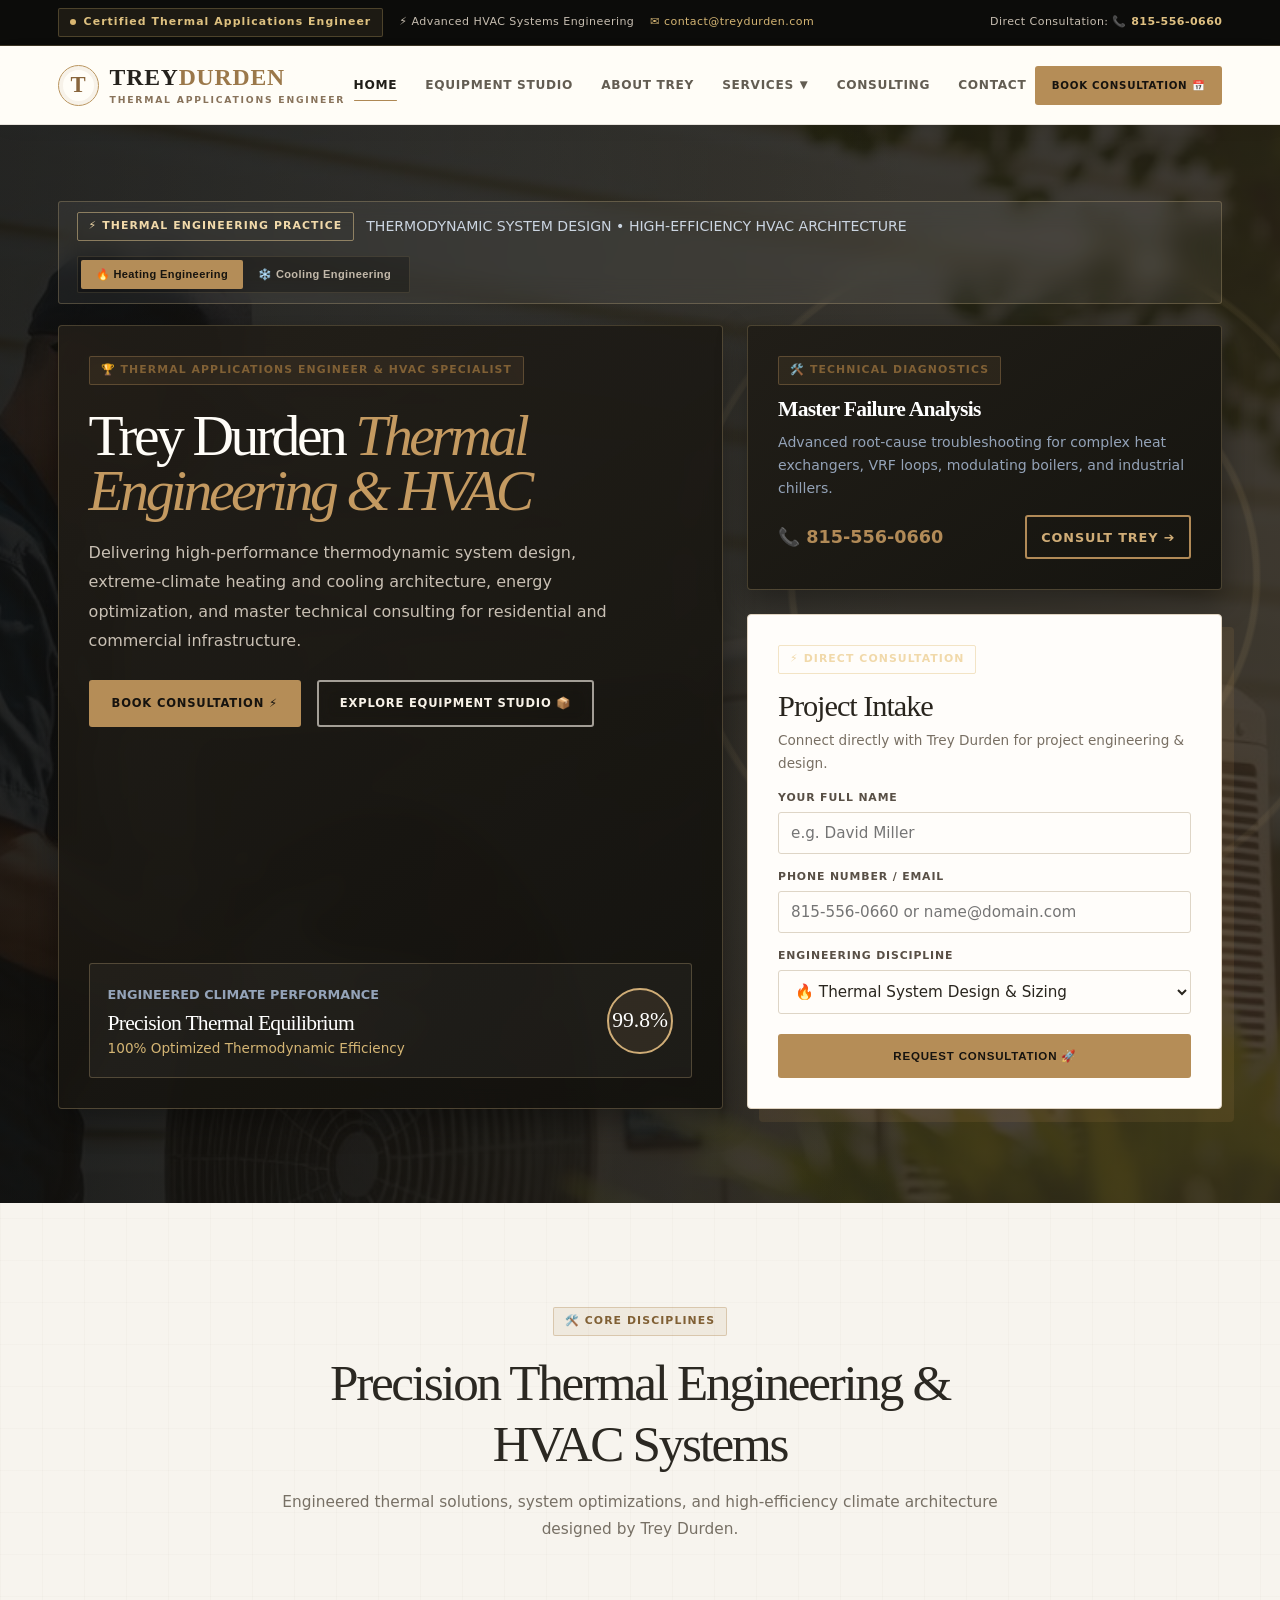
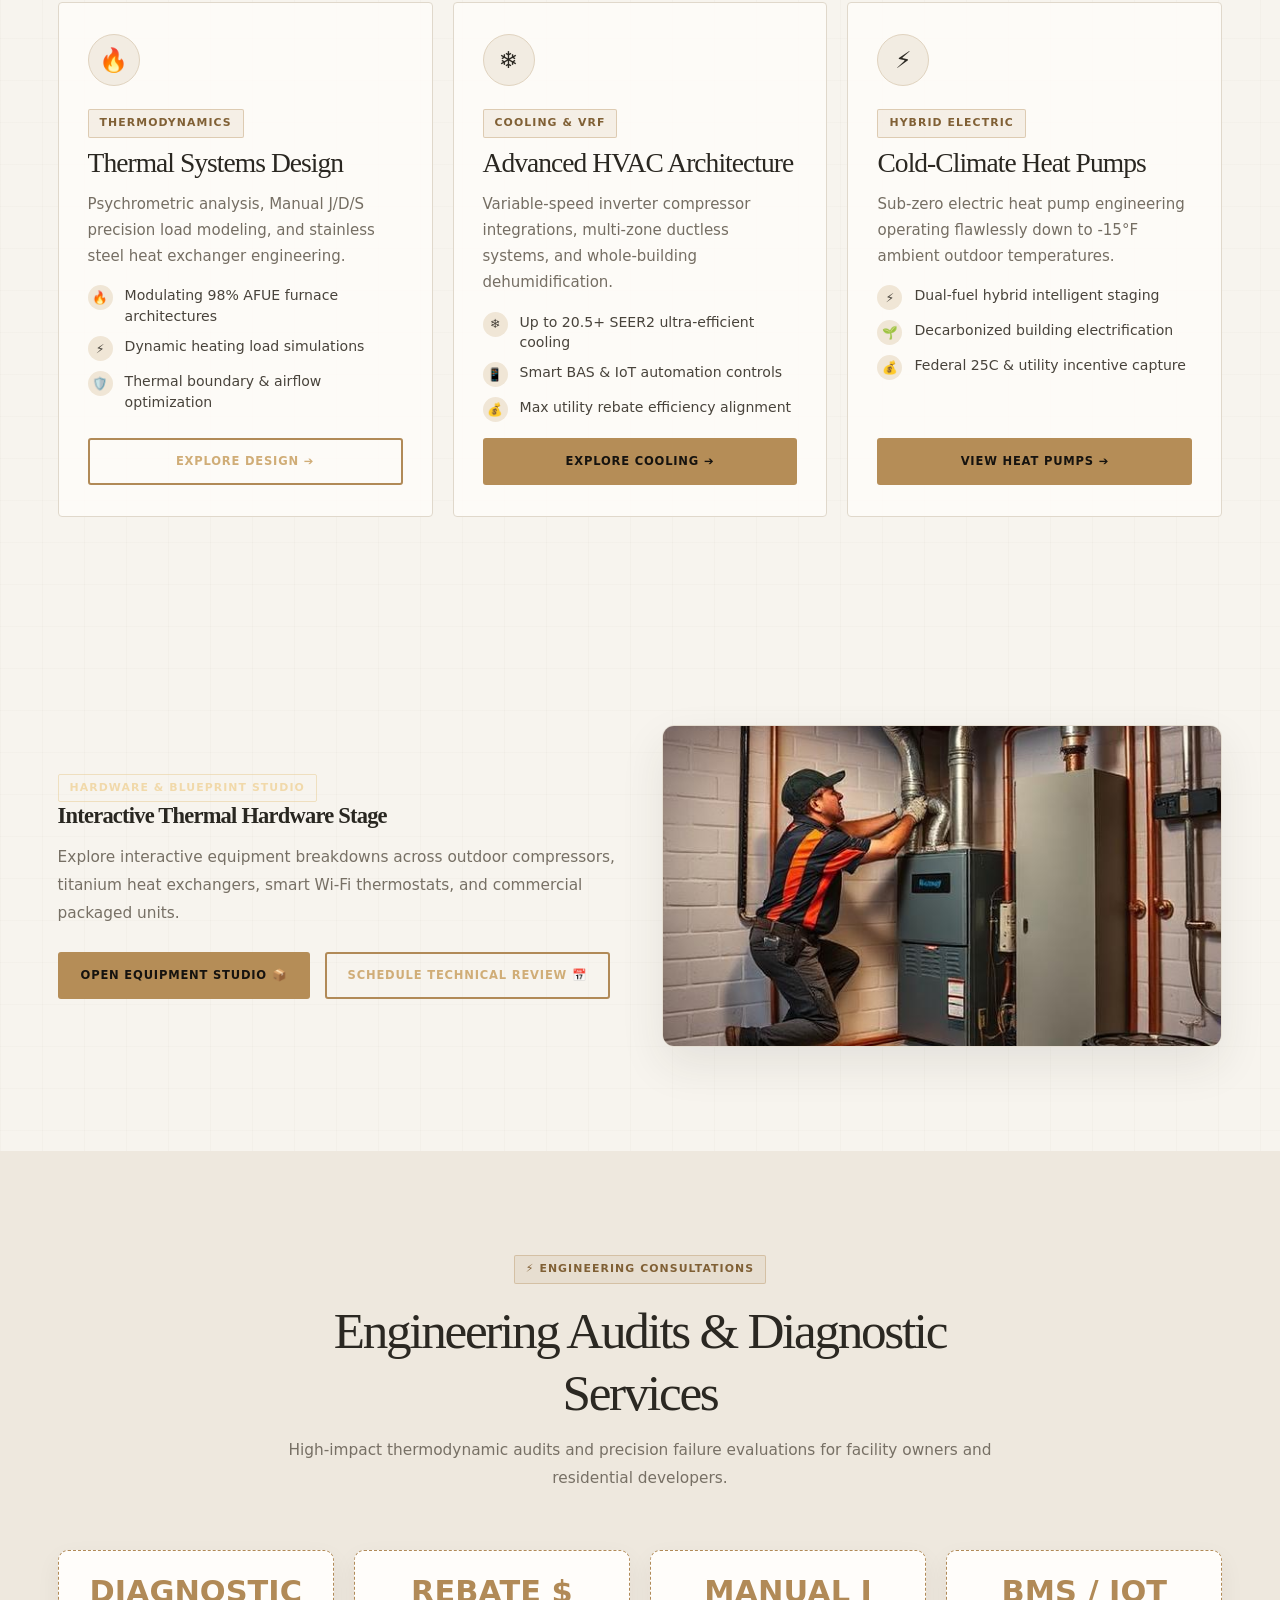
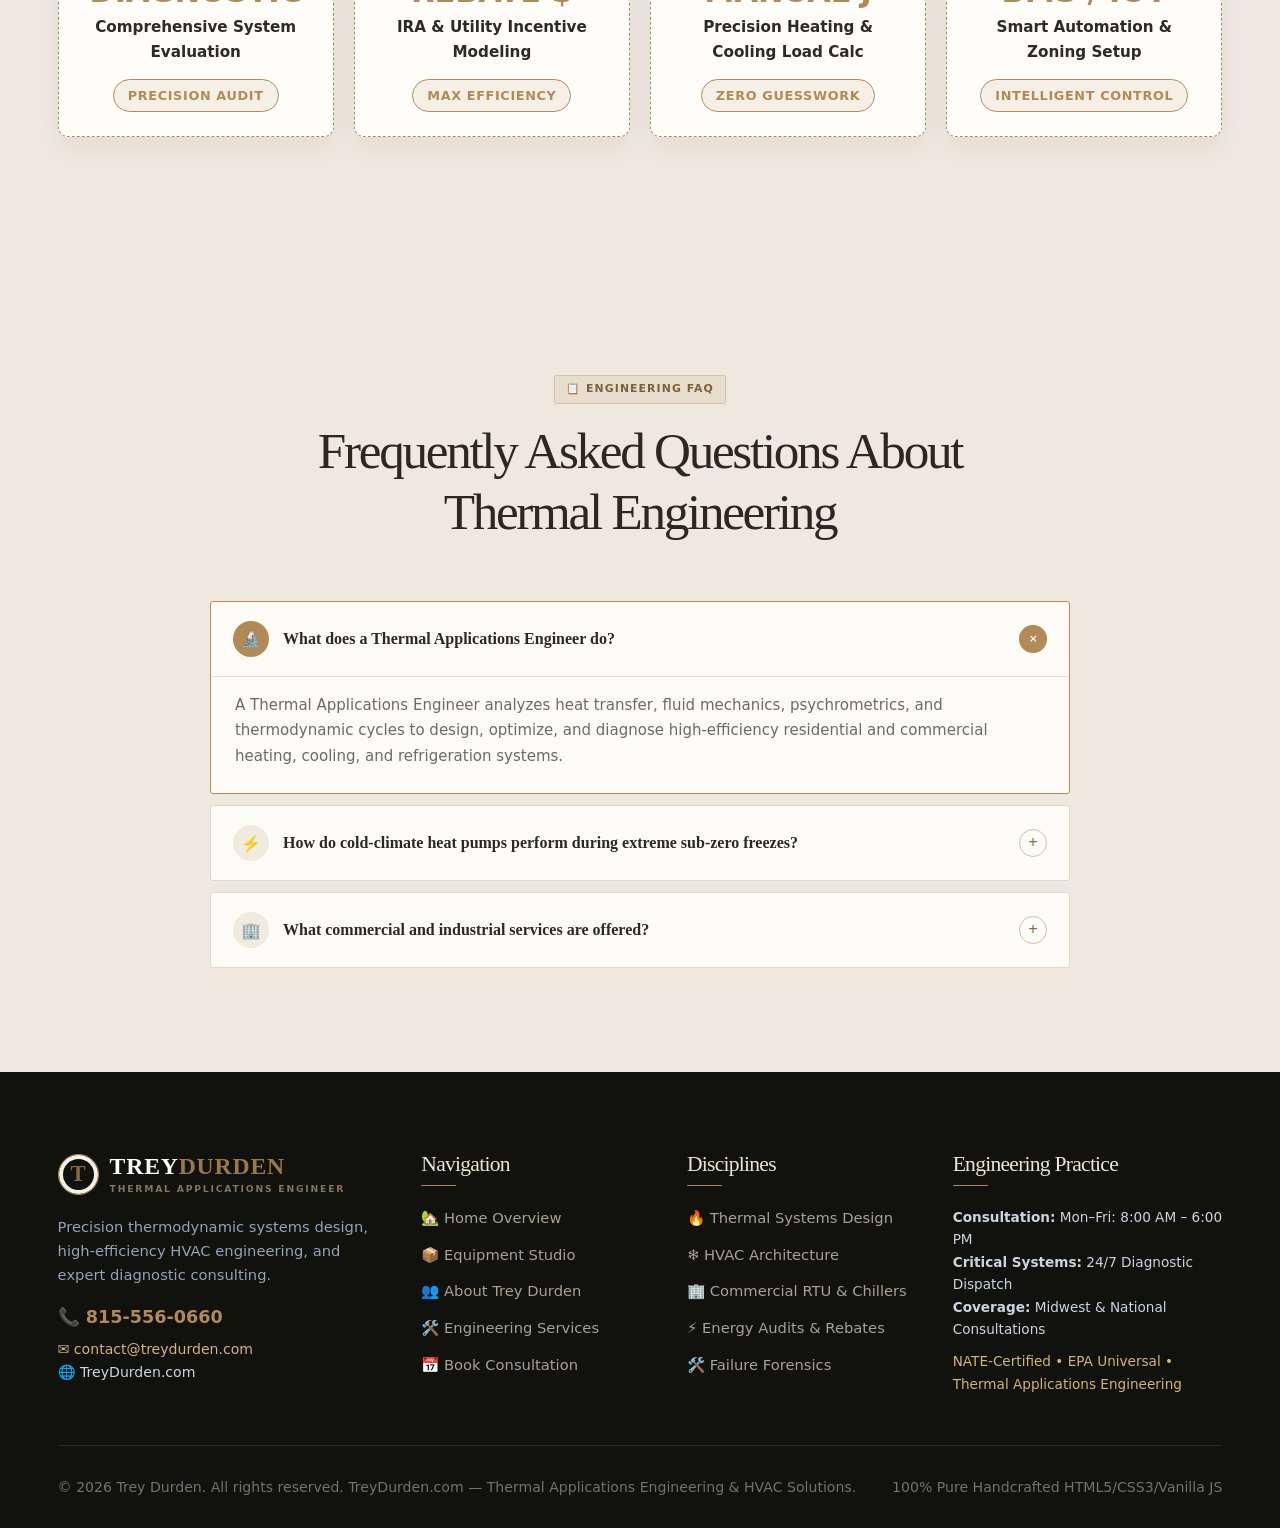
==== index.html @ c23e9679 "Fix 4-thumbnail image switcher and brand pill colors contrast" ====
<!DOCTYPE html>
<html lang="en">
<head>
  <meta charset="UTF-8">
  <meta name="viewport" content="width=device-width, initial-scale=1.0">
  <title>Trey Durden | Thermal Applications Engineer &amp; HVAC Specialist</title>
  <meta name="description" content="Trey Durden - Thermal Applications Engineer and HVAC Specialist providing thermodynamic systems design, advanced cooling & heating engineering, and diagnostic consulting.">
  <link rel="stylesheet" href="css/style.css?v=3.6">
</head>
<body>

  <!-- Top Announcement Bar -->
  <div class="top-announcement">
    <div class="container">
      <div class="top-left-badges">
        <span class="badge-live"><span class="live-dot"></span> Certified Thermal Applications Engineer</span>
        <span>⚡ Advanced HVAC Systems Engineering</span>
        <span style="color: var(--color-cyan);">✉️ contact@treydurden.com</span>
      </div>
      <div class="top-right-contact">
        <span>Direct Consultation:</span>
        <a href="tel:8155560660" class="top-phone-link">📞 815-556-0660</a>
      </div>
    </div>
  </div>

  <!-- Header Navigation -->
  <header class="site-header">
    <div class="container">
      <a href="index.html" class="brand-logo">
        <div class="brand-symbol">🔥❄️</div>
        <div class="brand-text">
          <h1>TREY<span>DURDEN</span></h1>
          <p>Thermal Applications Engineer</p>
        </div>
      </a>

      <nav class="nav-menu" id="navMenu">
        <div class="mobile-nav-top-bar">
          <span class="mobile-nav-heading">TREY DURDEN MENU</span>
          <button type="button" class="mobile-nav-close" id="mobileNavClose" aria-label="Close Menu">✕</button>
        </div>
        <a href="index.html" class="active">Home</a>
        <a href="products.html">Equipment Studio</a>
        <a href="about.html">About Trey</a>
        <div class="nav-item-dropdown">
          <a href="services.html">Services <span class="dropdown-caret">▼</span></a>
          <ul class="dropdown-menu">
            <li><a href="services.html#thermal-design">🔥 Thermal Systems Design</a></li>
            <li><a href="services.html#hvac-architecture">❄️ HVAC Architecture &amp; VRF</a></li>
            <li><a href="services.html#commercial-rtu">🏢 Commercial &amp; Industrial HVAC</a></li>
            <li><a href="services.html#energy-audits">⚡ Energy Audits &amp; Rebates</a></li>
            <li><a href="services.html#diagnostics">🛠️ Diagnostic Forensics</a></li>
            <li><a href="services.html#commissioning">📋 Commissioning &amp; Balancing</a></li>
          </ul>
        </div>
        <a href="services.html#consulting">Consulting</a>
        <a href="contact.html">Contact</a>
      </nav>

      <div class="header-right">
        <a href="contact.html" class="btn btn-primary" style="padding: 10px 22px; font-size: 0.9rem;">Book Consultation 📅</a>
        <button class="mobile-nav-toggle" id="mobileNavToggle" aria-label="Toggle Navigation">☰</button>
      </div>
    </div>
  </header>

  <!-- Bento Grid Hero Section with Interactive Climate Switcher -->
  <section class="hero-bento-section">
    <div class="container">
      
      <!-- Interactive Heat vs Cool Live Switcher Bar -->
      <div class="climate-mode-bar">
        <div style="display: flex; align-items: center; gap: 12px; flex-wrap: wrap;">
          <span class="badge badge-gradient">⚡ THERMAL ENGINEERING PRACTICE</span>
          <span style="font-size: 0.88rem; color: #cbd5e1;">THERMODYNAMIC SYSTEM DESIGN • HIGH-EFFICIENCY HVAC ARCHITECTURE</span>
        </div>
        <div class="mode-toggle-group">
          <button type="button" class="mode-btn active heat" id="heatModeBtn">🔥 Heating Engineering</button>
          <button type="button" class="mode-btn" id="coolModeBtn">❄️ Cooling Engineering</button>
        </div>
      </div>

      <!-- Bento Grid Layout -->
      <div class="bento-grid">
        
        <!-- Bento Main Hero Card -->
        <div class="bento-card bento-card-main">
          <div>
            <span class="badge badge-salmon">🏆 THERMAL APPLICATIONS ENGINEER &amp; HVAC SPECIALIST</span>
            <h1 class="bento-hero-title" id="heroDynamicTitle">
              Trey Durden <span class="text-gradient">Thermal Engineering &amp; HVAC</span>
            </h1>
            <p class="bento-lead" id="heroDynamicDesc">
              Delivering high-performance thermodynamic system design, extreme-climate heating and cooling architecture, energy optimization, and master technical consulting for residential and commercial infrastructure.
            </p>

            <div style="display: flex; gap: 16px; flex-wrap: wrap; margin-bottom: 25px;">
              <a href="contact.html" class="btn btn-primary">Book Consultation ⚡</a>
              <a href="products.html" class="btn btn-outline-white">Explore Equipment Studio 📦</a>
            </div>
          </div>

          <!-- Live Engineering Load Widget -->
          <div class="weather-load-widget">
            <div>
              <span style="font-size: 0.8rem; color: #94a3b8; text-transform: uppercase; font-weight: 700;">Engineered Climate Performance</span>
              <h4 style="color: #ffffff; font-size: 1.15rem; margin-top: 4px;">Precision Thermal Equilibrium</h4>
              <p style="color: var(--color-cyan); font-size: 0.85rem; margin: 0;">100% Optimized Thermodynamic Efficiency</p>
            </div>
            <div class="temp-gauge-circle" id="heroTempGauge">99.8%</div>
          </div>
        </div>

        <!-- Bento Card 2: Professional Diagnostic Dispatch -->
        <div class="bento-card" style="display: flex; flex-direction: column; justify-content: space-between;">
          <div>
            <span class="badge badge-pink" style="margin-bottom: 12px;">🛠️ Technical Diagnostics</span>
            <h3 style="font-size: 1.35rem; color: #fff; margin-bottom: 8px;">Master Failure Analysis</h3>
            <p style="color: #94a3b8; font-size: 0.88rem;">Advanced root-cause troubleshooting for complex heat exchangers, VRF loops, modulating boilers, and industrial chillers.</p>
          </div>
          <div style="margin-top: 15px; display: flex; align-items: center; justify-content: space-between; flex-wrap: wrap; gap: 10px;">
            <span style="color: var(--color-salmon); font-weight: 800; font-size: 1.1rem;">📞 815-556-0660</span>
            <a href="contact.html" class="btn btn-outline-salmon" style="padding: 6px 14px; font-size: 0.8rem;">Consult Trey ➔</a>
          </div>
        </div>

        <!-- Bento Card 3: Instant Consultation Request -->
        <div class="bento-card bento-form-card">
          <span class="badge badge-gradient">⚡ Direct Consultation</span>
          <h3>Project Intake</h3>
          <p style="color: #cbd5e1; font-size: 0.85rem; margin-bottom: 15px;">Connect directly with Trey Durden for project engineering &amp; design.</p>
          
          <form id="heroQuoteForm">
            <div class="form-group">
              <label class="form-label" for="quoteName">Your Full Name</label>
              <input type="text" id="quoteName" class="form-control" placeholder="e.g. David Miller" required>
            </div>
            <div class="form-group">
              <label class="form-label" for="quotePhone">Phone Number / Email</label>
              <input type="text" id="quotePhone" class="form-control" placeholder="815-556-0660 or name@domain.com" required>
            </div>
            <div class="form-group">
              <label class="form-label" for="quoteService">Engineering Discipline</label>
              <select id="quoteService" class="form-control">
                <option value="Thermal System Design">🔥 Thermal System Design &amp; Sizing</option>
                <option value="High-Efficiency HVAC Architecture">❄️ High-Efficiency HVAC Architecture</option>
                <option value="Commercial HVAC Consulting">🏢 Commercial RTU &amp; Chiller Engineering</option>
                <option value="Failure Analysis & Diagnostics">🛠️ Diagnostic Failure Analysis</option>
                <option value="Decarbonization & Rebates">⚡ Heat Pump &amp; IRA Rebate Engineering</option>
              </select>
            </div>
            <button type="submit" class="btn btn-primary" style="width: 100%; margin-top: 6px;">Request Consultation 🚀</button>
          </form>
        </div>

      </div>

    </div>
  </section>

  <!-- Core Engineering Disciplines -->
  <section class="section">
    <div class="container">
      <div class="section-header">
        <span class="badge badge-salmon">🛠️ Core Disciplines</span>
        <h2>Precision Thermal Engineering &amp; <span>HVAC Systems</span></h2>
        <p class="section-subtitle">Engineered thermal solutions, system optimizations, and high-efficiency climate architecture designed by Trey Durden.</p>
      </div>

      <div class="grid-3">
        <!-- Discipline 1 -->
        <div class="feature-bento-card">
          <div class="card-icon-frame">🔥</div>
          <span class="badge badge-salmon" style="margin-bottom: 8px;">Thermodynamics</span>
          <h3>Thermal Systems Design</h3>
          <p>Psychrometric analysis, Manual J/D/S precision load modeling, and stainless steel heat exchanger engineering.</p>
          <ul class="emoji-bullet-list">
            <li><span class="bullet-emoji salmon">🔥</span> Modulating 98% AFUE furnace architectures</li>
            <li><span class="bullet-emoji salmon">⚡</span> Dynamic heating load simulations</li>
            <li><span class="bullet-emoji salmon">🛡️</span> Thermal boundary &amp; airflow optimization</li>
          </ul>
          <a href="services.html#thermal-design" class="btn btn-outline-salmon" style="margin-top: auto;">Explore Design ➔</a>
        </div>

        <!-- Discipline 2 -->
        <div class="feature-bento-card">
          <div class="card-icon-frame">❄️</div>
          <span class="badge badge-pink" style="margin-bottom: 8px;">Cooling &amp; VRF</span>
          <h3>Advanced HVAC Architecture</h3>
          <p>Variable-speed inverter compressor integrations, multi-zone ductless systems, and whole-building dehumidification.</p>
          <ul class="emoji-bullet-list">
            <li><span class="bullet-emoji pink">❄️</span> Up to 20.5+ SEER2 ultra-efficient cooling</li>
            <li><span class="bullet-emoji pink">📱</span> Smart BAS &amp; IoT automation controls</li>
            <li><span class="bullet-emoji pink">💰</span> Max utility rebate efficiency alignment</li>
          </ul>
          <a href="services.html#hvac-architecture" class="btn btn-pink" style="margin-top: auto;">Explore Cooling ➔</a>
        </div>

        <!-- Discipline 3 -->
        <div class="feature-bento-card">
          <div class="card-icon-frame">⚡</div>
          <span class="badge badge-blue" style="margin-bottom: 8px;">Hybrid Electric</span>
          <h3>Cold-Climate Heat Pumps</h3>
          <p>Sub-zero electric heat pump engineering operating flawlessly down to -15°F ambient outdoor temperatures.</p>
          <ul class="emoji-bullet-list">
            <li><span class="bullet-emoji blue">⚡</span> Dual-fuel hybrid intelligent staging</li>
            <li><span class="bullet-emoji blue">🌱</span> Decarbonized building electrification</li>
            <li><span class="bullet-emoji blue">💰</span> Federal 25C &amp; utility incentive capture</li>
          </ul>
          <a href="services.html#energy-audits" class="btn btn-primary" style="margin-top: auto;">View Heat Pumps ➔</a>
        </div>
      </div>
    </div>
  </section>

  <!-- Interactive Equipment Studio Preview -->
  <section class="section">
    <div class="container">
      <div class="grid-2" style="align-items: center; gap: 45px;">
        <div>
          <span class="badge badge-gradient">HARDWARE &amp; BLUEPRINT STUDIO</span>
          <h2>Interactive Thermal <span>Hardware Stage</span></h2>
          <p class="section-subtitle" style="margin: 15px 0 25px;">
            Explore interactive equipment breakdowns across outdoor compressors, titanium heat exchangers, smart Wi-Fi thermostats, and commercial packaged units.
          </p>
          <div style="display: flex; gap: 15px; flex-wrap: wrap;">
            <a href="products.html" class="btn btn-primary">Open Equipment Studio 📦</a>
            <a href="contact.html" class="btn btn-outline-salmon">Schedule Technical Review 📅</a>
          </div>
        </div>
        <div style="border-radius: 12px; overflow: hidden; border: 1px solid var(--color-border); box-shadow: var(--shadow-md);">
          <img src="images/hvac-install.jpg" alt="Trey Durden Thermal Engineering" style="width: 100%; height: 320px; object-fit: cover;">
        </div>
      </div>
    </div>
  </section>

  <!-- Special Technical Value & Consultations -->
  <section class="section" style="background: #f8fafc;">
    <div class="container">
      <div class="section-header">
        <span class="badge badge-salmon">⚡ Engineering Consultations</span>
        <h2>Engineering Audits &amp; <span>Diagnostic Services</span></h2>
        <p class="section-subtitle">High-impact thermodynamic audits and precision failure evaluations for facility owners and residential developers.</p>
      </div>

      <div class="coupon-grid">
        <div class="coupon-card">
          <div class="coupon-discount">DIAGNOSTIC</div>
          <div class="coupon-title">Comprehensive System Evaluation</div>
          <div class="coupon-code-pill">PRECISION AUDIT</div>
        </div>

        <div class="coupon-card">
          <div class="coupon-discount">REBATE $</div>
          <div class="coupon-title">IRA &amp; Utility Incentive Modeling</div>
          <div class="coupon-code-pill">MAX EFFICIENCY</div>
        </div>

        <div class="coupon-card">
          <div class="coupon-discount">MANUAL J</div>
          <div class="coupon-title">Precision Heating &amp; Cooling Load Calc</div>
          <div class="coupon-code-pill">ZERO GUESSWORK</div>
        </div>

        <div class="coupon-card">
          <div class="coupon-discount">BMS / IOT</div>
          <div class="coupon-title">Smart Automation &amp; Zoning Setup</div>
          <div class="coupon-code-pill">INTELLIGENT CONTROL</div>
        </div>
      </div>
    </div>
  </section>

  <!-- Technical Accordion FAQ -->
  <section class="section" style="background: #f1f5f9;">
    <div class="container">
      <div class="section-header">
        <span class="badge badge-pink">📋 Engineering FAQ</span>
        <h2>Frequently Asked Questions About <span>Thermal Engineering</span></h2>
      </div>

      <div class="accordion-wrapper" style="max-width: 860px; margin: 0 auto;">
        
        <div class="accordion-item active">
          <button class="accordion-header" type="button">
            <div class="accordion-header-left">
              <span class="accordion-badge-icon">🔬</span>
              <span>What does a Thermal Applications Engineer do?</span>
            </div>
            <span class="accordion-icon-indicator">+</span>
          </button>
          <div class="accordion-content">
            <p>A Thermal Applications Engineer analyzes heat transfer, fluid mechanics, psychrometrics, and thermodynamic cycles to design, optimize, and diagnose high-efficiency residential and commercial heating, cooling, and refrigeration systems.</p>
          </div>
        </div>

        <div class="accordion-item">
          <button class="accordion-header" type="button">
            <div class="accordion-header-left">
              <span class="accordion-badge-icon">⚡</span>
              <span>How do cold-climate heat pumps perform during extreme sub-zero freezes?</span>
            </div>
            <span class="accordion-icon-indicator">+</span>
          </button>
          <div class="accordion-content">
            <p>Modern inverter-driven cold climate heat pumps maintain high coefficient of performance (COP) down to -15°F. Trey Durden designs custom hybrid dual-fuel systems that seamlessly blend electric heat pumps with modulating gas backup for 100% reliability.</p>
          </div>
        </div>

        <div class="accordion-item">
          <button class="accordion-header" type="button">
            <div class="accordion-header-left">
              <span class="accordion-badge-icon">🏢</span>
              <span>What commercial and industrial services are offered?</span>
            </div>
            <span class="accordion-icon-indicator">+</span>
          </button>
          <div class="accordion-content">
            <p>Services include packaged rooftop unit (RTU) engineering, chilled water system optimization, building automation systems (BAS) commissioning, ventilation air quality compliance, and root-cause failure forensics.</p>
          </div>
        </div>

      </div>
    </div>
  </section>

  <!-- Footer -->
  <footer class="site-footer">
    <div class="container">
      <div class="footer-grid">
        <div class="footer-col">
          <div class="brand-logo" style="margin-bottom: 18px;">
            <div class="brand-symbol">🔥❄️</div>
            <div class="brand-text">
              <h1 style="color: #fff;">TREY<span>DURDEN</span></h1>
              <p>Thermal Applications Engineer</p>
            </div>
          </div>
          <p style="font-size: 0.92rem; margin-bottom: 15px; color: #94a3b8;">
            Precision thermodynamic systems design, high-efficiency HVAC engineering, and expert diagnostic consulting.
          </p>
          <p style="color: var(--color-salmon); font-weight: 800; font-size: 1.1rem;">📞 815-556-0660</p>
          <p style="color: var(--color-cyan); font-size: 0.88rem; margin-top: 6px;">✉️ contact@treydurden.com</p>
          <p style="color: #cbd5e1; font-size: 0.88rem;">🌐 TreyDurden.com</p>
        </div>

        <div class="footer-col">
          <h4>Navigation</h4>
          <ul class="footer-links">
            <li><a href="index.html">🏡 Home Overview</a></li>
            <li><a href="products.html">📦 Equipment Studio</a></li>
            <li><a href="about.html">👥 About Trey Durden</a></li>
            <li><a href="services.html">🛠️ Engineering Services</a></li>
            <li><a href="contact.html">📅 Book Consultation</a></li>
          </ul>
        </div>

        <div class="footer-col">
          <h4>Disciplines</h4>
          <ul class="footer-links">
            <li><a href="services.html#thermal-design">🔥 Thermal Systems Design</a></li>
            <li><a href="services.html#hvac-architecture">❄️ HVAC Architecture</a></li>
            <li><a href="services.html#commercial-rtu">🏢 Commercial RTU &amp; Chillers</a></li>
            <li><a href="services.html#energy-audits">⚡ Energy Audits &amp; Rebates</a></li>
            <li><a href="services.html#diagnostics">🛠️ Failure Forensics</a></li>
          </ul>
        </div>

        <div class="footer-col">
          <h4>Engineering Practice</h4>
          <p style="font-size: 0.85rem; color: #cbd5e1; margin-bottom: 8px;">
            <strong>Consultation:</strong> Mon–Fri: 8:00 AM – 6:00 PM<br>
            <strong>Critical Systems:</strong> 24/7 Diagnostic Dispatch<br>
            <strong>Coverage:</strong> Midwest &amp; National Consultations
          </p>
          <p style="color: var(--color-cyan); font-size: 0.85rem; margin-top: 10px;">
            NATE-Certified • EPA Universal • Thermal Applications Engineering
          </p>
        </div>
      </div>

      <div class="footer-bottom">
        <p>&copy; 2026 Trey Durden. All rights reserved. TreyDurden.com — Thermal Applications Engineering &amp; HVAC Solutions.</p>
        <p>100% Pure Handcrafted HTML5/CSS3/Vanilla JS</p>
      </div>
    </div>
  </footer>

  <script src="js/main.js?v=3.6"></script>
</body>
</html>
---- css/style.css ----
/* ==========================================================================
   BESTCOMFORT HVAC - BENTO GRID & CLIMATE STUDIO DESIGN SYSTEM
   Palette: Electric Salmon (#FF4D30 / #FF6548), Rich Midnight Blue (#040D1A / #071933 / #0E2A54),
            Vibrant Hot Pink (#FF1A75 / #FF3E94), Electric Ice Cyan (#00E5FF)
   100% Pure Handcrafted CSS3 (Zero External Libraries, Zero Bloat)
   ========================================================================== */

:root {
  /* Rich Midnight Blues */
  --bg-darkest: #030914;
  --bg-dark: #071933;
  --bg-card-dark: #0b2246;
  --bg-card-dark-hover: #102e5c;
  --color-blue-deep: #071933;
  --color-blue-mid: #0f366d;
  --color-blue-light: #1d5cb0;
  --color-blue-ice: #eaf4fc;
  
  /* Electric Salmon & Hot Pinks */
  --color-salmon: #ff4d30;
  --color-salmon-light: #ff6c54;
  --color-pink: #ff1a75;
  --color-pink-light: #ff458f;
  --color-cyan: #00e5ff;
  --color-amber: #ffb703;
  --color-white: #ffffff;
  
  /* Neutrals */
  --color-text-main: #0f172a;
  --color-text-muted: #475569;
  --color-text-light: #94a3b8;
  --color-bg-page: #f8fafc;
  --color-bg-card: #ffffff;
  --color-border: #e2e8f0;
  --color-border-dark: rgba(255, 255, 255, 0.12);

  /* Gradients */
  --grad-salmon-pink: linear-gradient(135deg, #ff4d30 0%, #ff1a75 100%);
  --grad-cyan-blue: linear-gradient(135deg, #00e5ff 0%, #0f366d 100%);
  --grad-dark-bento: linear-gradient(145deg, #071933 0%, #0b2246 100%);
  --grad-hero-glow: radial-gradient(circle at top right, rgba(255, 26, 117, 0.28), transparent 50%),
                     radial-gradient(circle at bottom left, rgba(255, 77, 48, 0.22), transparent 45%);

  /* UI Tokens */
  --radius-xs: 8px;
  --radius-sm: 12px;
  --radius-md: 18px;
  --radius-lg: 26px;
  --radius-xl: 36px;
  --radius-pill: 9999px;
  
  --shadow-sm: 0 4px 14px rgba(4, 13, 26, 0.06);
  --shadow-md: 0 10px 30px rgba(4, 13, 26, 0.10);
  --shadow-lg: 0 20px 45px rgba(4, 13, 26, 0.16);
  --shadow-glow-salmon: 0 10px 30px rgba(255, 77, 48, 0.35);
  --shadow-glow-cyan: 0 10px 30px rgba(0, 229, 255, 0.35);
  
  --font-sans: system-ui, -apple-system, 'Segoe UI', Roboto, Helvetica, Arial, sans-serif;
  --transition: all 0.3s cubic-bezier(0.16, 1, 0.3, 1);
}

/* ==========================================================================
   Base & Reset
   ========================================================================== */
*, *::before, *::after {
  box-sizing: border-box;
  margin: 0;
  padding: 0;
}

html {
  scroll-behavior: smooth;
  font-size: 16px;
}

body {
  font-family: var(--font-sans);
  color: var(--color-text-main);
  background-color: var(--color-bg-page);
  line-height: 1.65;
  overflow-x: hidden;
}

a {
  text-decoration: none;
  color: inherit;
  transition: var(--transition);
}

ul {
  list-style: none;
}

img, svg {
  max-width: 100%;
  height: auto;
  display: block;
}

.container {
  width: 92%;
  max-width: 1260px;
  margin: 0 auto;
}

/* ==========================================================================
   Typography & Creative Headings
   ========================================================================== */
h1, h2, h3, h4, h5, h6 {
  color: var(--color-blue-deep);
  font-weight: 850;
  line-height: 1.2;
  letter-spacing: -0.025em;
}

.text-gradient {
  background: var(--grad-salmon-pink);
  -webkit-background-clip: text;
  -webkit-text-fill-color: transparent;
}

.text-gradient-cyan {
  background: linear-gradient(135deg, #00e5ff 0%, #1d5cb0 100%);
  -webkit-background-clip: text;
  -webkit-text-fill-color: transparent;
}

.text-salmon { color: var(--color-salmon); }
.text-pink { color: var(--color-pink); }
.text-cyan { color: var(--color-cyan); }
.text-white { color: #ffffff !important; }

/* ==========================================================================
   Badges & Interactive Tags
   ========================================================================== */
.badge {
  display: inline-flex;
  align-items: center;
  gap: 8px;
  padding: 6px 16px;
  font-size: 0.8rem;
  font-weight: 750;
  border-radius: var(--radius-pill);
  text-transform: uppercase;
  letter-spacing: 0.05em;
  width: fit-content;
}

.badge-salmon {
  background: rgba(255, 77, 48, 0.12);
  color: var(--color-salmon);
  border: 1px solid rgba(255, 77, 48, 0.35);
}

.badge-pink {
  background: rgba(255, 26, 117, 0.12);
  color: var(--color-pink);
  border: 1px solid rgba(255, 26, 117, 0.35);
}

.badge-blue {
  background: rgba(15, 54, 109, 0.12);
  color: var(--color-blue-mid);
  border: 1px solid rgba(15, 54, 109, 0.3);
}

.badge-gradient {
  background: var(--grad-salmon-pink);
  color: #fff;
  box-shadow: var(--shadow-glow-salmon);
}

.badge-live {
  display: inline-flex;
  align-items: center;
  gap: 8px;
  background: rgba(0, 229, 255, 0.15);
  color: var(--color-cyan);
  border: 1px solid rgba(0, 229, 255, 0.4);
  padding: 4px 12px;
  border-radius: var(--radius-pill);
  font-size: 0.8rem;
  font-weight: 700;
}

.live-dot {
  width: 8px;
  height: 8px;
  background: var(--color-cyan);
  border-radius: 50%;
  display: inline-block;
  animation: pulseDot 1.5s infinite;
}

@keyframes pulseDot {
  0% { transform: scale(0.9); box-shadow: 0 0 0 0 rgba(0, 229, 255, 0.7); }
  70% { transform: scale(1.2); box-shadow: 0 0 0 8px rgba(0, 229, 255, 0); }
  100% { transform: scale(0.9); box-shadow: 0 0 0 0 rgba(0, 229, 255, 0); }
}

/* ==========================================================================
   Buttons with High-Impact Polish
   ========================================================================== */
.btn {
  display: inline-flex;
  align-items: center;
  justify-content: center;
  gap: 10px;
  padding: 13px 28px;
  font-size: 0.95rem;
  font-weight: 750;
  border-radius: var(--radius-pill);
  cursor: pointer;
  border: 2px solid transparent;
  transition: var(--transition);
  text-align: center;
  position: relative;
  overflow: hidden;
  z-index: 1;
}

.btn-primary {
  background: var(--grad-salmon-pink);
  color: var(--color-white);
  box-shadow: var(--shadow-glow-salmon);
}

.btn-primary:hover {
  transform: translateY(-3px) scale(1.02);
  box-shadow: 0 15px 35px rgba(255, 77, 48, 0.5);
}

.btn-pink {
  background: var(--color-pink);
  color: #fff;
}

.btn-pink:hover {
  background: var(--color-pink-light);
  transform: translateY(-3px);
  box-shadow: 0 15px 35px rgba(255, 26, 117, 0.5);
}

.btn-outline-white {
  background: rgba(255, 255, 255, 0.08);
  color: #ffffff;
  border: 2px solid rgba(255, 255, 255, 0.3);
  backdrop-filter: blur(8px);
}

.btn-outline-white:hover {
  background: #ffffff;
  color: var(--color-blue-deep);
  border-color: #ffffff;
  transform: translateY(-3px);
}

.btn-outline-salmon {
  background: transparent;
  color: var(--color-salmon);
  border: 2px solid var(--color-salmon);
}

.btn-outline-salmon:hover {
  background: var(--color-salmon);
  color: #ffffff;
  transform: translateY(-3px);
}

/* ==========================================================================
   Header & Top Announcement Bar
   ========================================================================== */
.top-announcement {
  background: var(--bg-darkest);
  color: #fff;
  padding: 8px 0;
  font-size: 0.85rem;
  border-bottom: 2px solid;
  border-image: var(--grad-salmon-pink) 1;
}

.top-announcement .container {
  display: flex;
  justify-content: space-between;
  align-items: center;
  flex-wrap: wrap;
  gap: 12px;
}

.top-left-badges {
  display: flex;
  align-items: center;
  gap: 16px;
  flex-wrap: wrap;
}

.top-phone-link {
  color: var(--color-salmon);
  font-weight: 800;
  display: inline-flex;
  align-items: center;
  gap: 6px;
}

.site-header {
  position: sticky;
  top: 0;
  background: rgba(4, 13, 26, 0.97);
  border-bottom: 1px solid rgba(255, 255, 255, 0.08);
  z-index: 999;
  padding: 14px 0;
}

.site-header .container {
  display: flex;
  align-items: center;
  justify-content: space-between;
}

.brand-logo {
  display: flex;
  align-items: center;
  gap: 12px;
}

.brand-symbol {
  width: 46px;
  height: 46px;
  border-radius: 12px;
  background: var(--grad-salmon-pink);
  display: flex;
  align-items: center;
  justify-content: center;
  font-size: 1.4rem;
  box-shadow: var(--shadow-glow-salmon);
}

.brand-text h1 {
  font-size: 1.4rem;
  color: #ffffff;
  margin: 0;
}

.brand-text h1 span {
  color: var(--color-salmon);
}

.brand-text p {
  font-size: 0.72rem;
  color: var(--color-cyan);
  text-transform: uppercase;
  letter-spacing: 0.1em;
  font-weight: 700;
  margin: 0;
}

.nav-menu {
  display: flex;
  align-items: center;
  gap: 28px;
}

.mobile-nav-top-bar {
  display: none;
}

.nav-menu a {
  color: #cbd5e1;
  font-weight: 600;
  font-size: 0.95rem;
  position: relative;
  padding: 6px 0;
}

.nav-menu a::after {
  content: '';
  position: absolute;
  bottom: 0;
  left: 0;
  width: 0;
  height: 3px;
  border-radius: 2px;
  background: var(--grad-salmon-pink);
  transition: var(--transition);
}

.nav-menu a:hover,
.nav-menu a.active {
  color: #ffffff;
}

.nav-menu a:hover::after,
.nav-menu a.active::after {
  width: 100%;
}

/* Navigation Dropdown Menu */
.nav-item-dropdown {
  position: relative;
  display: inline-block;
}

.nav-item-dropdown > a {
  display: inline-flex;
  align-items: center;
  gap: 6px;
}

.dropdown-caret {
  font-size: 0.65rem;
  transition: transform 0.2s ease;
}

.nav-item-dropdown:hover .dropdown-caret {
  transform: rotate(180deg);
}

.dropdown-menu {
  position: absolute;
  top: 100%;
  left: 0;
  min-width: 270px;
  background: rgba(10, 25, 47, 0.98);
  border: 1px solid rgba(255, 255, 255, 0.12);
  border-radius: var(--radius-md, 12px);
  box-shadow: 0 18px 40px rgba(0, 0, 0, 0.45);
  backdrop-filter: blur(16px);
  -webkit-backdrop-filter: blur(16px);
  padding: 8px 0;
  margin-top: 10px;
  opacity: 0;
  visibility: hidden;
  transform: translateY(8px);
  transition: all 0.25s ease;
  z-index: 1000;
  list-style: none;
}

.nav-item-dropdown:hover .dropdown-menu,
.nav-item-dropdown:focus-within .dropdown-menu {
  opacity: 1;
  visibility: visible;
  transform: translateY(0);
}

.dropdown-menu li {
  margin: 0;
  padding: 0;
}

.dropdown-menu a {
  display: flex !important;
  align-items: center;
  gap: 10px;
  padding: 10px 18px !important;
  color: #cbd5e1 !important;
  font-size: 0.88rem !important;
  font-weight: 600;
  transition: var(--transition, all 0.3s ease);
}

.dropdown-menu a::after {
  display: none !important;
}

.dropdown-menu a:hover {
  background: rgba(255, 77, 48, 0.14);
  color: #ffffff !important;
  padding-left: 22px !important;
}

/* Service Category Filter Pills */
.service-filter-bar {
  display: flex;
  align-items: center;
  justify-content: center;
  flex-wrap: wrap;
  gap: 10px;
  margin: 25px 0 45px;
}

.service-filter-pill {
  display: inline-flex;
  align-items: center;
  gap: 8px;
  padding: 10px 20px;
  border-radius: var(--radius-pill, 9999px);
  background: #ffffff;
  border: 1.5px solid var(--color-border, #e2e8f0);
  color: var(--color-text-main, #334155);
  font-size: 0.9rem;
  font-weight: 700;
  cursor: pointer;
  transition: var(--transition, all 0.3s ease);
}

.service-filter-pill:hover,
.service-filter-pill.active {
  background: var(--color-blue-deep, #0f172a);
  color: #ffffff;
  border-color: var(--color-blue-deep, #0f172a);
  transform: translateY(-2px);
  box-shadow: 0 6px 16px rgba(15, 23, 42, 0.15);
}

.service-filter-pill.active {
  background: var(--grad-salmon-pink, linear-gradient(135deg, #ff4d30 0%, #ff1a75 100%));
  border-color: transparent;
  box-shadow: var(--shadow-glow-salmon, 0 8px 20px rgba(255, 77, 48, 0.35));
}

.header-right {
  display: flex;
  align-items: center;
  gap: 16px;
}

.mobile-nav-toggle {
  display: none;
  background: rgba(255, 255, 255, 0.1);
  border: 1px solid rgba(255, 255, 255, 0.2);
  color: #fff;
  font-size: 1.4rem;
  width: 44px;
  height: 44px;
  border-radius: 10px;
  cursor: pointer;
}

/* ==========================================================================
   INNOVATIVE CLIMATE SWITCHER & HERO BENTO STAGE
   ========================================================================== */
.hero-bento-section {
  background: linear-gradient(180deg, rgba(4, 13, 26, 0.82) 0%, rgba(4, 13, 26, 0.93) 100%), url('../images/hvac-hero.jpg') center center / cover no-repeat;
  padding: 60px 0 85px;
  position: relative;
  overflow: hidden;
  color: #ffffff;
}

.hero-bento-section::before {
  content: '';
  position: absolute;
  inset: 0;
  background: radial-gradient(circle at 75% 20%, rgba(255, 77, 48, 0.22) 0%, transparent 50%), radial-gradient(circle at 20% 80%, rgba(0, 229, 255, 0.16) 0%, transparent 50%);
  pointer-events: none;
}

/* Live Climate Mode Switcher Bar */
.climate-mode-bar {
  display: flex;
  align-items: center;
  justify-content: space-between;
  background: rgba(11, 34, 70, 0.7);
  border: 1px solid rgba(255, 255, 255, 0.15);
  padding: 12px 24px;
  border-radius: var(--radius-pill);
  margin-bottom: 35px;
  backdrop-filter: blur(12px);
  flex-wrap: wrap;
  gap: 15px;
}

.mode-toggle-group {
  display: inline-flex;
  background: rgba(3, 9, 20, 0.8);
  padding: 4px;
  border-radius: var(--radius-pill);
  border: 1px solid rgba(255, 255, 255, 0.12);
}

.mode-btn {
  padding: 8px 20px;
  border-radius: var(--radius-pill);
  border: none;
  font-size: 0.85rem;
  font-weight: 750;
  cursor: pointer;
  color: #94a3b8;
  background: transparent;
  transition: var(--transition);
  display: inline-flex;
  align-items: center;
  gap: 8px;
}

.mode-btn.active.heat {
  background: var(--grad-salmon-pink);
  color: #ffffff;
  box-shadow: var(--shadow-glow-salmon);
}

.mode-btn.active.cool {
  background: linear-gradient(135deg, #00e5ff, #0f366d);
  color: #ffffff;
  box-shadow: var(--shadow-glow-cyan);
}

/* Bento Grid System */
.bento-grid {
  display: grid;
  grid-template-columns: 1.4fr 1fr;
  grid-template-rows: auto auto;
  gap: 24px;
  position: relative;
  z-index: 2;
}

.bento-card {
  background: var(--grad-dark-bento);
  border: 1px solid var(--color-border-dark);
  border-radius: var(--radius-lg);
  padding: 34px;
  position: relative;
  overflow: hidden;
  box-shadow: var(--shadow-lg);
  transition: var(--transition);
}

.bento-card:hover {
  border-color: rgba(255, 77, 48, 0.4);
  transform: translateY(-4px);
}

.bento-card-main {
  grid-row: span 2;
  display: flex;
  flex-direction: column;
  justify-content: space-between;
}

.bento-hero-title {
  font-size: 3.2rem;
  color: #ffffff;
  line-height: 1.12;
  margin: 18px 0 16px;
}

.bento-lead {
  font-size: 1.1rem;
  color: #cbd5e1;
  margin-bottom: 25px;
  line-height: 1.65;
}

/* Live Weather & Load Widget */
.weather-load-widget {
  display: flex;
  align-items: center;
  justify-content: space-between;
  background: rgba(3, 9, 20, 0.6);
  border: 1px solid rgba(0, 229, 255, 0.25);
  border-radius: var(--radius-md);
  padding: 20px;
}

.temp-gauge-circle {
  width: 70px;
  height: 70px;
  border-radius: 50%;
  border: 4px solid var(--color-salmon);
  display: flex;
  flex-direction: column;
  align-items: center;
  justify-content: center;
  font-weight: 900;
  font-size: 1.4rem;
  color: #ffffff;
  background: rgba(255, 77, 48, 0.1);
}

/* Instant Quote Card in Bento */
.bento-form-card {
  background: rgba(11, 34, 70, 0.85);
  backdrop-filter: blur(20px);
  border: 1px solid rgba(255, 255, 255, 0.18);
  border-radius: var(--radius-lg);
  padding: 30px;
}

.bento-form-card h3 {
  color: #ffffff;
  font-size: 1.5rem;
  margin: 10px 0 6px;
}

.form-group {
  margin-bottom: 14px;
}

.form-label {
  display: block;
  font-size: 0.82rem;
  font-weight: 700;
  color: #cbd5e1;
  margin-bottom: 5px;
}

.form-control {
  width: 100%;
  padding: 11px 16px;
  background: rgba(3, 9, 20, 0.7);
  border: 1.5px solid rgba(255, 255, 255, 0.18);
  border-radius: var(--radius-xs);
  color: #ffffff;
  font-size: 0.95rem;
  font-family: inherit;
  transition: var(--transition);
}

.form-control:focus {
  outline: none;
  border-color: var(--color-salmon);
  box-shadow: 0 0 0 4px rgba(255, 77, 48, 0.2);
}

.form-control option {
  background: var(--bg-darkest);
  color: #ffffff;
}

/* ==========================================================================
   Section Headers & Standard Cards
   ========================================================================== */
.section {
  padding: 85px 0;
}

.section-header {
  text-align: center;
  max-width: 780px;
  margin: 0 auto 55px;
}

.section-header h2 {
  font-size: 2.5rem;
  margin: 14px 0 16px;
}

.section-subtitle {
  font-size: 1.05rem;
  color: var(--color-text-muted);
}

.grid-3 {
  display: grid;
  grid-template-columns: repeat(3, 1fr);
  gap: 28px;
}

.grid-2 {
  display: grid;
  grid-template-columns: repeat(2, 1fr);
  gap: 36px;
}

.feature-bento-card {
  background: var(--color-bg-card);
  border: 1px solid var(--color-border);
  border-radius: var(--radius-lg);
  padding: 34px;
  box-shadow: var(--shadow-sm);
  transition: var(--transition);
  display: flex;
  flex-direction: column;
}

.feature-bento-card:hover {
  transform: translateY(-6px);
  box-shadow: var(--shadow-lg);
  border-color: rgba(255, 77, 48, 0.4);
}

.card-icon-frame {
  width: 62px;
  height: 62px;
  border-radius: 16px;
  background: var(--color-blue-ice);
  display: flex;
  align-items: center;
  justify-content: center;
  font-size: 1.9rem;
  margin-bottom: 20px;
  transition: var(--transition);
}

.feature-bento-card:hover .card-icon-frame {
  background: var(--grad-salmon-pink);
  transform: scale(1.08) rotate(4deg);
}

/* Emoji Bullet Points */
.emoji-bullet-list {
  display: flex;
  flex-direction: column;
  gap: 12px;
  margin: 16px 0;
}

.emoji-bullet-list li {
  display: flex;
  align-items: flex-start;
  gap: 12px;
  font-size: 0.94rem;
  color: var(--color-text-main);
  line-height: 1.45;
}

.bullet-emoji {
  display: inline-flex;
  align-items: center;
  justify-content: center;
  width: 28px;
  height: 28px;
  min-width: 28px;
  border-radius: 8px;
  background: var(--color-blue-ice);
  font-size: 1rem;
}

.bullet-emoji.salmon { background: rgba(255, 77, 48, 0.15); }
.bullet-emoji.pink { background: rgba(255, 26, 117, 0.15); }
.bullet-emoji.blue { background: rgba(15, 54, 109, 0.15); }

/* ==========================================================================
   PRODUCTS PAGE: High-Tech Blueprint & Interactive Studio Stage
   ========================================================================== */
.product-studio-stage {
  background: #ffffff;
  border: 1px solid var(--color-border);
  border-radius: var(--radius-xl);
  padding: 40px;
  box-shadow: var(--shadow-lg);
  margin-bottom: 50px;
}

.studio-grid {
  display: grid;
  grid-template-columns: 1fr 1.15fr;
  gap: 45px;
}

/* Primary Image Box (Studio Blueprint & Thermostat Preview) */
.primary-studio-box {
  width: 100%;
  aspect-ratio: 4 / 3;
  background: var(--bg-darkest);
  border: 2px solid var(--color-blue-mid);
  border-radius: var(--radius-lg);
  position: relative;
  overflow: hidden;
  display: flex;
  flex-direction: column;
  align-items: center;
  justify-content: center;
  padding: 25px;
  color: #ffffff;
  box-shadow: 0 15px 35px rgba(3, 9, 20, 0.4);
  transition: var(--transition);
}

.primary-studio-box::before {
  content: '';
  position: absolute;
  inset: 0;
  background: radial-gradient(circle at center, rgba(255, 77, 48, 0.2) 0%, transparent 70%);
}

.primary-studio-box.active-glow {
  border-color: var(--color-salmon);
  box-shadow: 0 0 35px rgba(255, 77, 48, 0.45);
}

/* Interactive Hotspot Tooltips on Blueprint */
.hotspot-marker {
  position: absolute;
  width: 24px;
  height: 24px;
  background: var(--color-salmon);
  border: 3px solid #ffffff;
  border-radius: 50%;
  cursor: pointer;
  animation: pulseDot 2s infinite;
  z-index: 10;
}

.hotspot-marker::after {
  content: attr(data-tooltip);
  position: absolute;
  bottom: 30px;
  left: 50%;
  transform: translateX(-50%);
  background: rgba(3, 9, 20, 0.95);
  color: #fff;
  padding: 4px 10px;
  border-radius: 6px;
  font-size: 0.75rem;
  white-space: nowrap;
  opacity: 0;
  pointer-events: none;
  transition: var(--transition);
  border: 1px solid var(--color-cyan);
}

.hotspot-marker:hover::after {
  opacity: 1;
}

/* Interactive Thermostat LCD Screen View */
.thermostat-lcd-screen {
  background: #0b1a2e;
  border: 2px solid var(--color-cyan);
  border-radius: 20px;
  padding: 20px 30px;
  text-align: center;
  box-shadow: inset 0 0 20px rgba(0, 229, 255, 0.3);
  width: 85%;
  position: relative;
  z-index: 2;
}

.thermo-temp-display {
  font-size: 3.5rem;
  font-weight: 900;
  color: var(--color-cyan);
  line-height: 1;
  margin: 10px 0;
}

.thermo-btn-row {
  display: flex;
  justify-content: center;
  gap: 15px;
  margin-top: 10px;
}

.thermo-ctrl-btn {
  width: 38px;
  height: 38px;
  border-radius: 50%;
  border: 1.5px solid var(--color-cyan);
  background: rgba(0, 229, 255, 0.15);
  color: #fff;
  font-size: 1.2rem;
  font-weight: 900;
  cursor: pointer;
  transition: var(--transition);
}

.thermo-ctrl-btn:hover {
  background: var(--color-cyan);
  color: #000;
}

/* 4 Interactive Thumbnails */
.thumbnail-bento-row {
  display: grid;
  grid-template-columns: repeat(4, 1fr);
  gap: 12px;
  margin-top: 16px;
}

.thumbnail-bento-item {
  background: #f1f5f9;
  border: 2px solid transparent;
  border-radius: var(--radius-sm);
  padding: 12px 6px;
  text-align: center;
  cursor: pointer;
  transition: var(--transition);
  display: flex;
  flex-direction: column;
  align-items: center;
  gap: 4px;
}

.thumbnail-bento-item:hover {
  background: #e2e8f0;
  transform: translateY(-2px);
}

.thumbnail-bento-item.active {
  background: #ffffff;
  border-color: var(--color-salmon);
  box-shadow: 0 6px 18px rgba(255, 77, 48, 0.25);
  transform: translateY(-2px);
}

/* Placeholder Field Cards (Client Requirement: TextPlaceHolder1, etc.) */
.placeholder-bento-field {
  background: #f8fafc;
  border: 1.5px dashed var(--color-salmon);
  border-radius: var(--radius-sm);
  padding: 14px 18px;
  margin-bottom: 14px;
}

.placeholder-bento-tag {
  display: inline-block;
  font-size: 0.72rem;
  font-weight: 800;
  color: var(--color-salmon);
  background: rgba(255, 77, 48, 0.1);
  padding: 2px 8px;
  border-radius: 4px;
  margin-bottom: 5px;
}

/* ==========================================================================
   ACCORDION MATRIX (Client Core Requirement)
   ========================================================================== */
.accordion-wrapper {
  display: flex;
  flex-direction: column;
  gap: 16px;
}

.accordion-item {
  background: var(--color-bg-card);
  border: 1.5px solid var(--color-border);
  border-radius: var(--radius-md);
  overflow: hidden;
  transition: var(--transition);
  box-shadow: var(--shadow-sm);
}

.accordion-item.active {
  border-color: var(--color-salmon);
  box-shadow: 0 10px 25px rgba(255, 77, 48, 0.12);
}

.accordion-header {
  width: 100%;
  display: flex;
  align-items: center;
  justify-content: space-between;
  padding: 20px 24px;
  background: transparent;
  border: none;
  cursor: pointer;
  text-align: left;
  font-size: 1.05rem;
  font-weight: 750;
  color: var(--color-blue-deep);
  font-family: inherit;
  transition: var(--transition);
  gap: 15px;
}

.accordion-header:hover {
  background: rgba(255, 77, 48, 0.04);
  color: var(--color-salmon);
}

.accordion-header-left {
  display: flex;
  align-items: center;
  gap: 14px;
}

.accordion-badge-icon {
  font-size: 1.3rem;
  width: 38px;
  height: 38px;
  border-radius: 10px;
  background: var(--color-blue-ice);
  display: inline-flex;
  align-items: center;
  justify-content: center;
}

.accordion-item.active .accordion-badge-icon {
  background: var(--grad-salmon-pink);
  color: #fff;
}

.accordion-icon-indicator {
  width: 32px;
  height: 32px;
  min-width: 32px;
  border-radius: 50%;
  background: var(--color-blue-ice);
  display: flex;
  align-items: center;
  justify-content: center;
  font-size: 1.2rem;
  font-weight: 800;
  color: var(--color-blue-deep);
  transition: var(--transition);
}

.accordion-item.active .accordion-icon-indicator {
  background: var(--color-salmon);
  color: #ffffff;
  transform: rotate(45deg);
}

.accordion-content {
  max-height: 0;
  overflow: hidden;
  transition: max-height 0.4s cubic-bezier(0, 1, 0, 1);
  padding: 0 24px;
}

.accordion-item.active .accordion-content {
  max-height: 1000px;
  transition: max-height 0.4s ease-in-out;
  padding: 0 24px 24px;
  border-top: 1px solid var(--color-border);
}

.accordion-content p {
  color: var(--color-text-muted);
  margin-top: 16px;
  line-height: 1.7;
}

/* ==========================================================================
   Neighborhood Quick Selector Pills (Contact Page)
   ========================================================================== */
.neighborhood-pills-row {
  display: flex;
  flex-wrap: wrap;
  gap: 8px;
  margin: 15px 0 20px;
}

.neighborhood-btn {
  background: #f1f5f9;
  border: 1px solid var(--color-border);
  padding: 6px 14px;
  border-radius: var(--radius-pill);
  font-size: 0.82rem;
  font-weight: 700;
  color: var(--color-blue-deep);
  cursor: pointer;
  transition: var(--transition);
}

.neighborhood-btn:hover,
.neighborhood-btn.active {
  background: var(--color-salmon);
  color: #ffffff;
  border-color: var(--color-salmon);
}

/* ==========================================================================
   Subpage Hero Banner
   ========================================================================== */
.subpage-hero {
  background: linear-gradient(135deg, rgba(4, 13, 26, 0.85) 0%, rgba(11, 34, 70, 0.90) 100%), url('../images/hvac-install.jpg') center center / cover no-repeat;
  color: #ffffff;
  padding: 65px 0 75px;
  text-align: center;
  position: relative;
  overflow: hidden;
}

.subpage-hero::before {
  content: '';
  position: absolute;
  inset: 0;
  background: radial-gradient(circle at 75% 20%, rgba(255, 77, 48, 0.2) 0%, transparent 50%), radial-gradient(circle at 20% 80%, rgba(0, 229, 255, 0.15) 0%, transparent 50%);
}

.subpage-hero .container {
  position: relative;
  z-index: 2;
  max-width: 820px;
}

.subpage-hero h1 {
  font-size: 3rem;
  color: #ffffff;
  margin: 12px 0 16px;
}

.subpage-hero p {
  color: #cbd5e1;
  font-size: 1.1rem;
}

/* ==========================================================================
   Footer
   ========================================================================== */
.site-footer {
  background: var(--bg-darkest);
  color: #cbd5e1;
  padding: 70px 0 30px;
  border-top: 3px solid;
  border-image: var(--grad-salmon-pink) 1;
}

.footer-grid {
  display: grid;
  grid-template-columns: 1.3fr 0.9fr 0.9fr 1.1fr;
  gap: 40px;
  margin-bottom: 50px;
}

.footer-col h4 {
  color: #ffffff;
  font-size: 1.15rem;
  margin-bottom: 20px;
  position: relative;
  padding-bottom: 8px;
}

.footer-col h4::after {
  content: '';
  position: absolute;
  bottom: 0;
  left: 0;
  width: 35px;
  height: 3px;
  background: var(--grad-salmon-pink);
  border-radius: 2px;
}

.footer-links li {
  margin-bottom: 12px;
}

.footer-links a {
  color: #94a3b8;
  font-size: 0.92rem;
}

.footer-links a:hover {
  color: var(--color-salmon);
  padding-left: 5px;
}

.footer-bottom {
  padding-top: 30px;
  border-top: 1px solid rgba(255, 255, 255, 0.1);
  display: flex;
  justify-content: space-between;
  align-items: center;
  flex-wrap: wrap;
  gap: 15px;
  font-size: 0.88rem;
  color: #64748b;
}

/* ==========================================================================
   Special Offers / Promotional Coupons
   ========================================================================== */
.coupon-grid {
  display: grid;
  grid-template-columns: repeat(auto-fit, minmax(220px, 1fr));
  gap: 20px;
  margin: 30px 0;
}

.coupon-card {
  background: var(--color-bg-card, #ffffff);
  border: 1.5px dashed var(--color-salmon);
  border-radius: var(--radius-md, 12px);
  padding: 24px 20px;
  text-align: center;
  position: relative;
  overflow: hidden;
  box-shadow: var(--shadow-sm);
  transition: var(--transition);
}

.coupon-card:hover {
  transform: translateY(-4px);
  box-shadow: var(--shadow-md);
  border-style: solid;
  border-color: var(--color-salmon);
}

.coupon-discount {
  font-size: 1.9rem;
  font-weight: 900;
  color: var(--color-salmon);
  line-height: 1.1;
  margin-bottom: 6px;
}

.coupon-title {
  font-size: 0.95rem;
  font-weight: 700;
  color: var(--color-text-main, #2d2a24);
  margin-bottom: 14px;
}

.coupon-code-pill {
  display: inline-block;
  background: rgba(177, 138, 87, 0.12);
  border: 1px solid var(--color-salmon);
  color: var(--color-salmon);
  padding: 5px 14px;
  border-radius: var(--radius-pill, 9999px);
  font-weight: 800;
  font-size: 0.8rem;
  letter-spacing: 0.05em;
}

/* Stats Counter Grid */
.stats-grid {
  display: grid;
  grid-template-columns: repeat(auto-fit, minmax(160px, 1fr));
  gap: 16px;
  margin: 35px 0;
}

.stat-card {
  background: var(--color-bg-card, #ffffff);
  border: 1px solid var(--color-border, #e2e8f0);
  border-radius: var(--radius-md, 12px);
  padding: 20px 16px;
  text-align: center;
  box-shadow: var(--shadow-sm);
  transition: var(--transition);
}

.stat-card:hover {
  border-color: var(--color-salmon);
  transform: translateY(-3px);
}

.stat-number {
  font-size: 2.2rem;
  font-weight: 900;
  color: var(--color-salmon);
  line-height: 1.1;
  margin-bottom: 4px;
}

.stat-label {
  font-size: 0.85rem;
  font-weight: 700;
  color: var(--color-text-main, #334155);
}

/* Partners Grid */
.partners-grid {
  display: grid;
  grid-template-columns: repeat(auto-fit, minmax(200px, 1fr));
  gap: 16px;
  margin: 30px 0;
}

.partner-card {
  background: #ffffff;
  border: 1px solid var(--color-border, #e2e8f0);
  border-radius: var(--radius-md, 10px);
  padding: 18px 16px;
  transition: var(--transition);
  display: flex;
  flex-direction: column;
  justify-content: space-between;
}

.partner-card:hover {
  border-color: var(--color-salmon);
  transform: translateY(-3px);
  box-shadow: var(--shadow-md);
}

.partner-name {
  font-size: 0.95rem;
  font-weight: 750;
  color: var(--color-blue-deep, #0f172a);
  margin-bottom: 6px;
}

.partner-phone {
  font-size: 0.88rem;
  font-weight: 700;
  color: var(--color-salmon);
}

/* Service Area Tag Cloud */
.service-area-tags {
  display: flex;
  flex-wrap: wrap;
  gap: 8px;
  margin-top: 15px;
}

.area-pill {
  background: rgba(255, 255, 255, 0.06);
  border: 1px solid rgba(255, 255, 255, 0.12);
  color: #cbd5e1;
  font-size: 0.78rem;
  font-weight: 600;
  padding: 4px 10px;
  border-radius: 4px;
}

/* ==========================================================================
   Responsive Breakpoints
   ========================================================================== */
@media (max-width: 1024px) {
  .bento-grid,
  .studio-grid,
  .grid-2 {
    grid-template-columns: 1fr;
  }
  
  .bento-card-main {
    grid-row: span 1;
  }
  
  .grid-3 {
    grid-template-columns: repeat(2, 1fr);
  }
  
  .footer-grid {
    grid-template-columns: repeat(2, 1fr);
  }
}

@media (max-width: 768px) {
  .bento-hero-title {
    font-size: 2.3rem;
  }
  
  .subpage-hero h1 {
    font-size: 2.2rem;
  }
  
  .section-header h2 {
    font-size: 2rem;
  }
  
  .grid-3,
  .footer-grid {
    grid-template-columns: 1fr;
  }
  
  .thumbnail-bento-row {
    grid-template-columns: repeat(2, 1fr);
  }
  
  .mobile-nav-toggle {
    display: flex;
    align-items: center;
    justify-content: center;
  }
  
  .nav-menu {
    position: fixed;
    top: 74px;
    left: 0;
    right: 0;
    background: var(--bg-darkest);
    flex-direction: column;
    padding: 24px;
    gap: 18px;
    display: none;
    border-bottom: 2px solid var(--color-salmon);
    box-shadow: var(--shadow-lg);
  }
  
  .nav-menu.show {
    display: flex;
  }
}

/* ===========================================================================
   MODERN LUXURY OVERLAY — tailored editorial treatment for the bento system
   =========================================================================== */

:root {
  --bg-darkest: #0d0d0b;
  --bg-dark: #171610;
  --bg-card-dark: #211e18;
  --bg-card-dark-hover: #2b261f;
  --color-blue-deep: #292721;
  --color-blue-mid: #685a48;
  --color-blue-light: #a6875b;
  --color-blue-ice: #f2ede3;
  --color-salmon: #b18a57;
  --color-salmon-light: #d0ad77;
  --color-pink: #806653;
  --color-pink-light: #ab8a6c;
  --color-cyan: #d4b574;
  --color-amber: #c5a161;
  --color-white: #fffdfa;
  --color-text-main: #2d2a24;
  --color-text-muted: #746d62;
  --color-text-light: #aaa195;
  --color-bg-page: #f7f4ee;
  --color-bg-card: #fffdfa;
  --color-border: #e5ded2;
  --color-border-dark: rgba(220, 193, 140, 0.27);
  --grad-salmon-pink: linear-gradient(135deg, #d0af7b 0%, #a87f4e 100%);
  --grad-cyan-blue: linear-gradient(135deg, #dbc287 0%, #80664a 100%);
  --grad-dark-bento: linear-gradient(145deg, #211e18 0%, #15140f 100%);
  --grad-hero-glow: radial-gradient(circle at 82% 18%, rgba(205, 170, 108, 0.17), transparent 26%), radial-gradient(circle at 12% 100%, rgba(143, 110, 68, 0.18), transparent 40%);
  --radius-xs: 3px;
  --radius-sm: 6px;
  --radius-md: 10px;
  --radius-lg: 16px;
  --radius-xl: 24px;
  --shadow-sm: 0 9px 24px rgba(48, 39, 28, 0.06);
  --shadow-md: 0 18px 45px rgba(48, 39, 28, 0.09);
  --shadow-lg: 0 25px 65px rgba(20, 16, 10, 0.20);
  --shadow-glow-salmon: 0 14px 32px rgba(124, 91, 48, 0.20);
  --shadow-glow-cyan: 0 14px 32px rgba(124, 91, 48, 0.18);
  --font-sans: Inter, ui-sans-serif, system-ui, -apple-system, BlinkMacSystemFont, "Segoe UI", sans-serif;
  --font-display: Iowan Old Style, Baskerville, "Times New Roman", serif;
  --transition: all 0.32s cubic-bezier(0.16, 1, 0.3, 1);
}

body {
  background-color: var(--color-bg-page);
  background-image: linear-gradient(90deg, rgba(99, 80, 51, 0.024) 1px, transparent 1px), linear-gradient(rgba(99, 80, 51, 0.018) 1px, transparent 1px);
  background-size: 42px 42px;
  font-size: 15px;
}

h1, h2, h3, h4, h5, h6 {
  font-family: var(--font-display);
  font-weight: 600;
  letter-spacing: -0.035em;
}

.container { width: min(91%, 1280px); }

.text-gradient,
.text-gradient-cyan {
  background: none;
  -webkit-text-fill-color: currentColor;
  color: #c49a61;
  font-style: italic;
}

.badge,
.badge-live {
  padding: 6px 11px;
  border-radius: 2px;
  font-size: 0.68rem;
  font-weight: 800;
  letter-spacing: 0.10em;
  line-height: 1.35;
}

.badge-salmon,
.badge-pink,
.badge-blue {
  background: rgba(177, 138, 87, 0.10);
  color: #806035;
  border-color: rgba(177, 138, 87, 0.36);
}

.badge-gradient {
  background: transparent;
  color: #f1d9aa;
  border: 1px solid rgba(232, 203, 146, 0.50);
  box-shadow: none;
}

.badge-live { background: rgba(212, 181, 116, 0.09); color: #dec180; border-color: rgba(212, 181, 116, 0.26); }
.live-dot { width: 6px; height: 6px; background: #d9b671; animation: none; }

.btn {
  min-height: 44px;
  border-radius: 3px;
  padding: 12px 21px;
  font-size: 0.72rem;
  font-weight: 800;
  letter-spacing: 0.07em;
  text-transform: uppercase;
}

.btn-primary,
.btn-pink { background: #b58d57; color: #16130f; box-shadow: none; }
.btn-primary:hover,
.btn-pink:hover { background: #d0ad77; color: #15130f; box-shadow: 0 10px 20px rgba(121,91,53,0.20); transform: translateY(-2px); }
.btn-outline-white,
.btn-outline-salmon { background: transparent; border-color: currentColor; }
.btn-outline-white { color: #f8f2e8; border-color: rgba(248,242,232,0.62); }
.btn-outline-salmon { color: #d0ad77; border-color: #b18a57; }
.btn-outline-white:hover { background: #f8f2e8; color: #17140f; border-color: #f8f2e8; transform: translateY(-2px); }
.btn-outline-salmon:hover { background: #b18a57; color: #17140f; border-color: #b18a57; transform: translateY(-2px); }

.top-announcement {
  background: #0c0c0a;
  border: 0;
  border-bottom: 1px solid rgba(222,193,128,0.23);
  padding: 8px 0;
  color: #c7beb1;
  font-size: 0.69rem;
  letter-spacing: 0.04em;
}
.top-phone-link { color: #dfc082; letter-spacing: 0.04em; }
.top-phone-link:hover { color: #fff6df; }

.site-header {
  background: rgba(255,253,248,0.94);
  border-bottom: 1px solid rgba(76,62,44,0.13);
  padding: 17px 0;
  box-shadow: 0 4px 18px rgba(36,29,19,0.035);
}
.brand-logo { gap: 11px; }
.brand-symbol { width: 41px; height: 41px; border: 1px solid #b9955f; background: transparent; border-radius: 50%; box-shadow: inset 0 0 0 4px #f7f2e9; font-size: 0; }
.brand-symbol::after { content: 'T'; font-family: var(--font-display); font-size: 1.42rem; font-weight: 600; color: #89663d; line-height: 1; }
.brand-text h1 { color: #25221d; font-family: var(--font-display); font-size: 1.48rem; font-weight: 600; letter-spacing: 0.035em; }
.brand-text h1 span { color: #9b784a; }
.brand-text p { color: #88735b; font-size: 0.58rem; letter-spacing: 0.19em; margin-top: 1px; }
.nav-menu { gap: clamp(15px, 2.2vw, 31px); }
.nav-menu a { color: #635d52; font-size: 0.76rem; font-weight: 750; letter-spacing: 0.055em; text-transform: uppercase; }
.nav-menu a::after { height: 1px; background: #ae8854; }
.nav-menu a:hover, .nav-menu a.active { color: #201e19; }
.header-right { gap: 12px; }
.header-right .btn { min-height: 39px; padding: 9px 15px !important; font-size: 0.64rem !important; }

/* Home / climate studio */
.hero-bento-section {
  background: linear-gradient(120deg, rgba(17, 17, 14, 0.82) 0%, rgba(31, 27, 21, 0.86) 53%, rgba(49, 39, 27, 0.88) 100%), url('../images/hvac-hero.jpg') center center / cover no-repeat !important;
  padding: 76px 0 94px;
  isolation: isolate;
  position: relative;
}
.hero-bento-section::before {
  background: radial-gradient(circle at 80% 42%, transparent 0 19%, rgba(220,190,129,0.095) 19.2% 19.55%, transparent 19.8% 28%, rgba(220,190,129,0.07) 28.2% 28.5%, transparent 28.8%), linear-gradient(90deg, rgba(8,8,7,0.40), transparent 72%);
}
.climate-mode-bar { background: rgba(255,253,248,0.055); border-color: rgba(227,199,142,0.25); border-radius: 3px; padding: 10px 13px 10px 18px; margin-bottom: 21px; }
.mode-toggle-group { padding: 3px; border-radius: 2px; background: rgba(0,0,0,0.27); border-color: rgba(223,195,139,0.15); }
.mode-btn { border-radius: 2px; padding: 8px 15px; font-size: 0.69rem; letter-spacing: 0.035em; color: #c3b9aa; }
.mode-btn.active.heat,
.mode-btn.active.cool { background: #b48d58; color: #17140f; box-shadow: none; }
.bento-card { border-color: rgba(218,190,136,0.25); border-radius: 4px; padding: 30px; box-shadow: 0 12px 30px rgba(0,0,0,0.35); backdrop-filter: blur(10px); -webkit-backdrop-filter: blur(10px); }
.bento-card:hover { border-color: rgba(211,177,113,0.62); box-shadow: 0 18px 36px rgba(0,0,0,0.3); transform: translateY(-3px); }
.bento-card-main { background: linear-gradient(145deg, rgba(34,30,24,0.88), rgba(17,16,12,0.90)); min-height: 475px; }
.bento-hero-title { font-family: var(--font-display); color: #fffdf8; font-size: clamp(3rem, 4.5vw, 4.95rem); font-weight: 500; letter-spacing: -0.06em; line-height: 0.96; margin: 23px 0 20px; max-width: 680px; }
.bento-lead { color: #c9c0b4; font-size: 1rem; line-height: 1.82; max-width: 555px; }
.weather-load-widget { background: rgba(255,253,248,0.04); border-color: rgba(218,190,136,0.27); border-radius: 3px; padding: 18px; }
.weather-load-widget h4 { font-family: var(--font-display); font-size: 1.35rem !important; font-weight: 500; }
.temp-gauge-circle { width: 66px; height: 66px; border-width: 2px; border-color: #d0ad77; border-radius: 50%; background: rgba(204,168,105,0.10); font-family: var(--font-display); font-size: 1.35rem; font-weight: 500; }
.bento-form-card { background: #fffdfa; border-color: #dfd3c1; box-shadow: 12px 13px 0 rgba(173,136,81,0.14); }
.bento-form-card h3 { color: #29251e; font-family: var(--font-display); font-size: 1.9rem; font-weight: 500; margin: 14px 0 5px; }
.bento-form-card p[style] { color: #786f63 !important; }
.form-label { color: #584f45; font-size: 0.68rem; letter-spacing: 0.08em; text-transform: uppercase; }
.form-control { background: #fffdfa; color: #29251e; border-color: #ded5c6; border-radius: 3px; padding: 11px 12px; }
.form-control:focus { background: #fffdfa; border-color: #ae8956; box-shadow: 0 0 0 3px rgba(177,138,87,0.14); }
.form-control option { background: #fffdfa; color: #29251e; }

.section { padding: 104px 0; }
.section[style*="background"] { background: #eee8de !important; }
.section-header { max-width: 720px; margin-bottom: 58px; }
.section-header h2 { color: #2b2822; font-family: var(--font-display); font-size: clamp(2.4rem,4vw,3.8rem); font-weight: 500; letter-spacing: -0.045em; margin: 16px 0 14px; }
.section-subtitle { color: #777065; font-size: 0.96rem; line-height: 1.8; }
.grid-3 { gap: 20px; }
.grid-2 { gap: 30px; }
.feature-bento-card {
  border: 1px solid #e0d8cb;
  border-radius: 4px;
  padding: 31px 29px;
  box-shadow: none;
  background: rgba(255,253,249,0.82);
}
.feature-bento-card:hover { border-color: #b7905c; box-shadow: 0 18px 35px rgba(62,47,28,0.10); transform: translateY(-5px); }
.card-icon-frame { width: 52px; height: 52px; border-radius: 50%; background: #f2ece2; border: 1px solid #e0d3bf; box-shadow: none; font-size: 1.45rem; margin-bottom: 23px; }
.feature-bento-card:hover .card-icon-frame { background: #f3e4ca; transform: none; }
.feature-bento-card h3 { color: #2a2721; font-family: var(--font-display); font-size: 1.72rem; font-weight: 500; margin-bottom: 12px; }
.feature-bento-card p { color: #756e63; line-height: 1.75; }
.emoji-bullet-list { gap: 10px; }
.emoji-bullet-list li { color: #48433b; font-size: 0.88rem; }
.bullet-emoji, .bullet-emoji.salmon, .bullet-emoji.pink, .bullet-emoji.blue { width: 25px; height: 25px; min-width: 25px; border-radius: 50%; background: #f0e6d6; font-size: 0.78rem; }

/* Shared content pages */
.accordion-wrapper { gap: 11px; }
.accordion-item { border: 1px solid #dfd7ca; border-radius: 3px; box-shadow: none; background: rgba(255,253,249,0.9); }
.accordion-item.active { border-color: #b48d59; box-shadow: none; }
.accordion-header { padding: 19px 22px; color: #2d2922; font-family: var(--font-display); font-size: 1rem; font-weight: 600; }
.accordion-header:hover { background: #fbf7f0; color: #8b693f; }
.accordion-badge-icon { background: #f1eadf; width: 36px; height: 36px; border-radius: 50%; font-size: 1rem; }
.accordion-item.active .accordion-badge-icon { background: #b28a56; color: #fff; }
.accordion-icon-indicator { background: transparent; border: 1px solid #cfc1ae; width: 28px; height: 28px; min-width: 28px; border-radius: 50%; color: #86663d; font-size: 1.05rem; }
.accordion-item.active .accordion-icon-indicator { background: #b28a56; border-color: #b28a56; }
.accordion-item.active .accordion-content { border-color: #e4dccf; }
.accordion-content p { color: #71695e; }

.subpage-hero { min-height: 330px; display: flex; align-items: center; padding: 66px 0; background: linear-gradient(116deg, rgba(21, 20, 15, 0.86), rgba(41, 34, 25, 0.90)), url('../images/hvac-install.jpg') center center / cover no-repeat; }
.subpage-hero::before { background: radial-gradient(circle at 80% 50%, rgba(210,177,109,0.20), transparent 20%), radial-gradient(circle at 80% 50%, transparent 0 31%, rgba(209,176,108,0.10) 31.3% 31.7%, transparent 32%); }
.subpage-hero h1 { font-family: var(--font-display); font-size: clamp(3rem,5vw,4.8rem); font-weight: 500; letter-spacing: -0.05em; margin: 17px 0 14px; }
.subpage-hero p { color: #c6bdae; font-size: 1rem; line-height: 1.75; }

.product-studio-stage { background: #fffdfa; border: 1px solid #dfd6c7; border-radius: 4px; padding: 34px; box-shadow: 0 20px 44px rgba(54,40,23,0.07); }
.primary-studio-box { background: linear-gradient(145deg, #1f1c16, #403424); border-color: #7b6646; border-radius: 3px; box-shadow: none; }
.primary-studio-box.active-glow { border-color: #d1ac71; box-shadow: 0 0 0 4px rgba(177,138,87,0.12); }
.thumbnail-bento-item { background: #f4efe7; border-radius: 3px; }
.thumbnail-bento-item:hover { background: #ede3d4; transform: translateY(-2px); }
.thumbnail-bento-item.active { background: #fffdfa; border-color: #af8752; box-shadow: none; transform: translateY(-2px); }
.placeholder-bento-field { background: #fbf8f2; border: 1px solid #ded2c0; border-radius: 3px; }
.placeholder-bento-field:hover { background: #fffdfa; border-color: #b58e5a; }
.placeholder-bento-tag { background: #f0e4d1; color: #87643b; border-radius: 2px; font-size: 0.65rem; }

.neighborhood-btn { border-radius: 2px; border-color: #d9cbb8; color: #6c5a45; background: #fffdfa; }
.neighborhood-btn.active, .neighborhood-btn:hover { background: #b28a56; color: #17140f; border-color: #b28a56; }

.site-footer { padding: 80px 0 28px; background: #11110e; border: 0; }
.footer-grid { gap: 45px; }
.footer-col h4 { color: #eee5d6; font-family: var(--font-display); font-size: 1.35rem; font-weight: 500; }
.footer-col h4::after { height: 1px; background: #b18a57; }
.footer-links a { color: #aaa194; }
.footer-links a:hover { color: #ddc188; padding-left: 3px; }
.footer-bottom { color: #777166; }
::selection { background: #caa974; color: #18150f; }

/* ==========================================================================
   COMPREHENSIVE RESPONSIVE OPTIMIZATIONS ACROSS ALL DEVICES
   ========================================================================== */

@media (max-width: 1024px) {
  .container {
    width: 94%;
  }

  .nav-menu {
    gap: 18px;
  }

  .bento-grid {
    grid-template-columns: 1fr;
    gap: 20px;
  }

  .bento-card-main {
    grid-row: span 1;
    min-height: auto;
  }

  .grid-3 {
    grid-template-columns: repeat(2, 1fr);
    gap: 20px;
  }

  .studio-grid {
    grid-template-columns: 1fr;
    gap: 30px;
  }

  .footer-grid {
    grid-template-columns: repeat(2, 1fr);
    gap: 35px;
  }
}

@media (max-width: 992px) {
  .top-announcement {
    padding: 8px 0;
  }

  .top-announcement .container {
    flex-direction: column;
    gap: 6px;
    text-align: center;
    justify-content: center;
  }

  .top-left-badges {
    justify-content: center;
    gap: 8px;
    font-size: 0.78rem;
  }

  .top-left-badges > span:not(:first-child):not(:last-child) {
    display: none;
  }

  .top-right-contact {
    font-size: 0.82rem;
  }

  .site-header {
    position: sticky;
    top: 0;
    z-index: 10000;
    padding: 12px 0;
    background: #fcf9f2 !important;
    border-bottom: 1px solid #dfd5c5 !important;
    backdrop-filter: none !important;
    -webkit-backdrop-filter: none !important;
    transform: none !important;
    filter: none !important;
  }

  .site-header .container {
    transform: none !important;
    filter: none !important;
  }

  .brand-logo {
    gap: 8px;
  }

  .brand-symbol {
    width: 38px;
    height: 38px;
    font-size: 1.1rem;
  }

  .brand-text h1 {
    font-size: 1.2rem;
  }

  .brand-text p {
    font-size: 0.6rem;
    letter-spacing: 0.08em;
  }

  .header-right {
    display: flex;
    align-items: center;
    gap: 8px;
  }

  .header-right .btn {
    display: none;
  }

  .mobile-nav-toggle {
    display: flex !important;
    align-items: center;
    justify-content: center;
    width: 42px;
    height: 42px;
    background: #f0e6d6 !important;
    border: 1.5px solid #b9955f !important;
    border-radius: 8px;
    color: #24201a !important;
    font-size: 1.4rem;
    font-weight: 700;
    cursor: pointer;
    box-shadow: 0 2px 8px rgba(0,0,0,0.06);
    z-index: 10002;
    transition: all 0.2s ease;
  }

  .mobile-nav-toggle:hover {
    background: #e4d5bf !important;
  }

  .nav-menu {
    position: fixed !important;
    top: 0 !important;
    left: 0 !important;
    right: 0 !important;
    bottom: 0 !important;
    width: 100vw !important;
    height: 100vh !important;
    max-height: 100vh !important;
    background: #110f0c !important;
    flex-direction: column !important;
    align-items: stretch !important;
    padding: 18px 20px 80px !important;
    gap: 8px !important;
    display: none !important;
    overflow-y: auto !important;
    -webkit-overflow-scrolling: touch !important;
    z-index: 9999999 !important;
    box-shadow: 0 0 100px rgba(0, 0, 0, 0.95) !important;
  }

  .nav-menu.show {
    display: flex !important;
  }

  .mobile-nav-top-bar {
    display: flex !important;
    align-items: center !important;
    justify-content: space-between !important;
    padding: 4px 4px 14px !important;
    margin-bottom: 12px !important;
    border-bottom: 1px solid rgba(220, 193, 140, 0.25) !important;
    width: 100% !important;
  }

  .mobile-nav-heading {
    font-size: 0.82rem !important;
    font-weight: 700 !important;
    letter-spacing: 0.12em !important;
    color: var(--color-salmon, #b18a57) !important;
    text-transform: uppercase !important;
    margin: 0 !important;
  }

  .mobile-nav-close {
    display: flex !important;
    align-items: center !important;
    justify-content: center !important;
    width: 40px !important;
    height: 40px !important;
    background: rgba(255, 255, 255, 0.08) !important;
    border: 1.5px solid rgba(220, 193, 140, 0.4) !important;
    border-radius: 8px !important;
    color: #fffdf8 !important;
    font-size: 1.35rem !important;
    font-weight: 700 !important;
    cursor: pointer !important;
    transition: all 0.2s ease !important;
  }

  .mobile-nav-close:hover {
    background: rgba(255, 77, 48, 0.25) !important;
    border-color: var(--color-salmon) !important;
    color: #ffffff !important;
  }

  .nav-menu a {
    font-size: 0.95rem !important;
    font-weight: 600 !important;
    letter-spacing: 0.04em !important;
    padding: 12px 16px !important;
    border-radius: 6px !important;
    color: #fffdf8 !important;
    background: rgba(255, 253, 248, 0.06) !important;
    border: 1px solid rgba(220, 193, 140, 0.18) !important;
    text-transform: uppercase !important;
    display: flex !important;
    align-items: center !important;
    justify-content: space-between !important;
    text-decoration: none !important;
  }

  .nav-menu a:hover,
  .nav-menu a.active {
    background: #b48d58 !important;
    color: #14120e !important;
    border-color: #b48d58 !important;
  }

  .nav-item-dropdown {
    width: 100% !important;
    margin: 2px 0 !important;
  }

  .nav-item-dropdown > a {
    display: flex !important;
    justify-content: space-between !important;
    align-items: center !important;
  }

  .dropdown-menu {
    position: static !important;
    opacity: 1 !important;
    visibility: visible !important;
    transform: none !important;
    background: rgba(0, 0, 0, 0.45) !important;
    border: 1px solid rgba(220, 193, 140, 0.22) !important;
    border-radius: 6px !important;
    box-shadow: none !important;
    margin: 6px 0 6px 12px !important;
    padding: 8px 10px !important;
    list-style: none !important;
    display: block !important;
  }

  .dropdown-menu li {
    margin-bottom: 4px !important;
  }

  .dropdown-menu a {
    padding: 9px 12px !important;
    font-size: 0.85rem !important;
    background: transparent !important;
    border: 1px solid transparent !important;
    color: #ded6c8 !important;
    font-weight: 500 !important;
    text-transform: none !important;
  }

  .dropdown-menu a:hover,
  .dropdown-menu a.active {
    color: #ffffff !important;
    background: rgba(220, 193, 140, 0.2) !important;
    border-color: rgba(220, 193, 140, 0.3) !important;
  }

  /* Hero & Climate Switcher */
  .hero-bento-section {
    padding: 40px 0 60px;
  }

  .climate-mode-bar {
    flex-direction: column;
    align-items: stretch;
    padding: 14px;
    gap: 12px;
    border-radius: 12px;
  }

  .mode-toggle-group {
    width: 100%;
    display: flex;
  }

  .mode-btn {
    flex: 1;
    justify-content: center;
    padding: 10px 8px;
    font-size: 0.78rem;
  }

  .bento-card {
    padding: 22px 18px;
  }

  .bento-hero-title {
    font-size: clamp(2rem, 7vw, 2.6rem);
    line-height: 1.15;
  }

  .bento-lead {
    font-size: 0.95rem;
  }

  .weather-load-widget {
    flex-direction: column;
    align-items: flex-start;
    gap: 12px;
  }

  .temp-gauge-circle {
    align-self: flex-start;
  }

  /* Subpage Hero */
  .subpage-hero {
    padding: 45px 0 55px;
    min-height: auto;
  }

  .subpage-hero h1 {
    font-size: clamp(1.9rem, 6vw, 2.6rem);
  }

  /* Section Headings */
  .section {
    padding: 60px 0;
  }

  .section-header {
    margin-bottom: 35px;
  }

  .section-header h2 {
    font-size: clamp(1.8rem, 5.5vw, 2.4rem);
  }

  .grid-3,
  .grid-2 {
    grid-template-columns: 1fr;
    gap: 20px;
  }

  /* Service Filter Bar */
  .service-filter-bar {
    justify-content: flex-start;
    overflow-x: auto;
    flex-wrap: nowrap;
    padding-bottom: 12px;
    gap: 8px;
    -webkit-overflow-scrolling: touch;
  }

  .service-filter-pill {
    flex-shrink: 0;
    padding: 8px 16px;
    font-size: 0.82rem;
  }

  /* Accordions on mobile */
  .accordion-header {
    padding: 16px 18px;
    font-size: 0.95rem;
    gap: 10px;
  }

  .accordion-badge-icon {
    width: 32px;
    height: 32px;
    font-size: 1.05rem;
  }

  .accordion-content {
    padding: 0 16px;
  }

  .accordion-item.active .accordion-content {
    padding: 0 16px 20px;
  }

  /* Product Studio Stage */
  .product-studio-stage {
    padding: 20px 16px;
  }

  .thumbnail-bento-row {
    grid-template-columns: repeat(2, 1fr);
    gap: 8px;
  }

  /* Footer */
  .site-footer {
    padding: 50px 0 25px;
  }

  .footer-grid {
    grid-template-columns: 1fr;
    gap: 30px;
  }

  .footer-bottom {
    flex-direction: column;
    text-align: center;
    gap: 10px;
  }
}

@media (max-width: 480px) {
  .bento-hero-title {
    font-size: 1.85rem;
  }

  .btn {
    width: 100%;
    padding: 12px 20px;
  }

  .mode-btn {
    font-size: 0.72rem;
    padding: 8px 4px;
  }
}

@media (prefers-reduced-motion: reduce) {
  *, *::before, *::after { scroll-behavior: auto !important; transition-duration: 0.01ms !important; animation-duration: 0.01ms !important; }
}
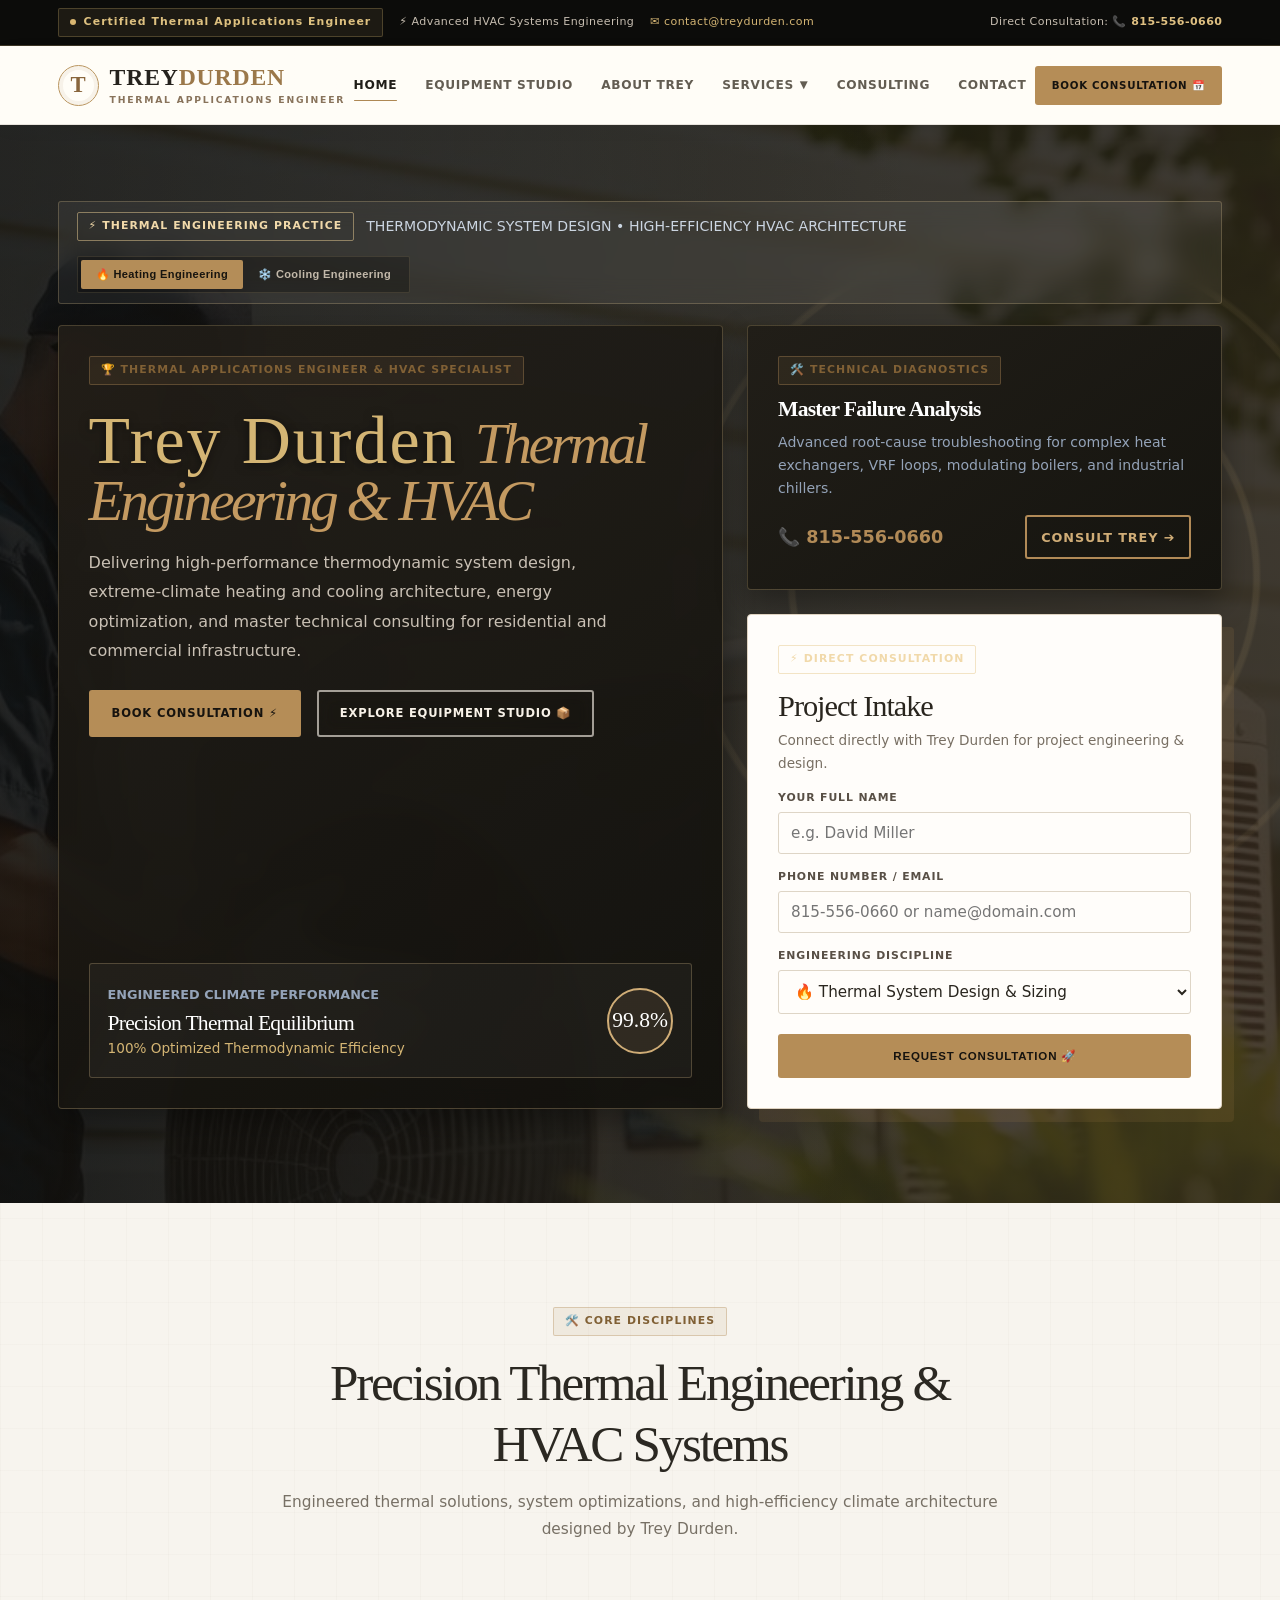
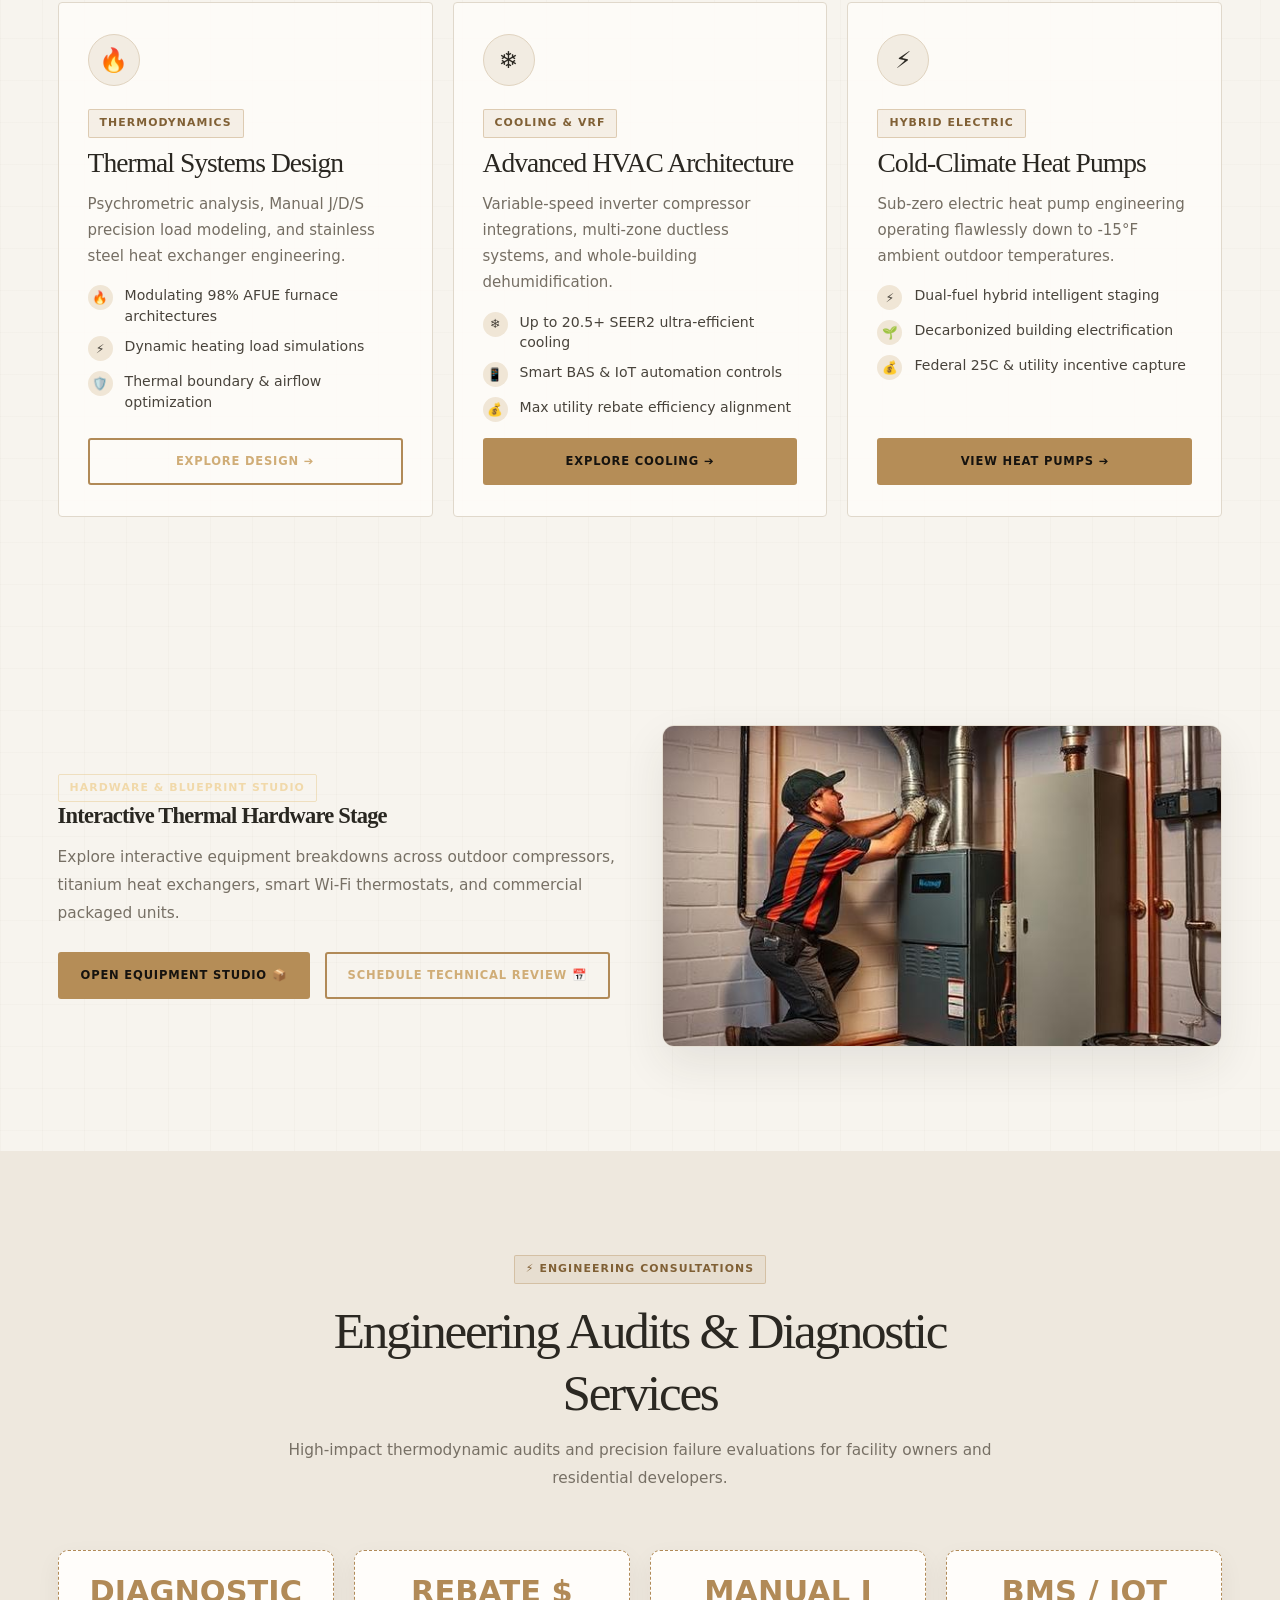
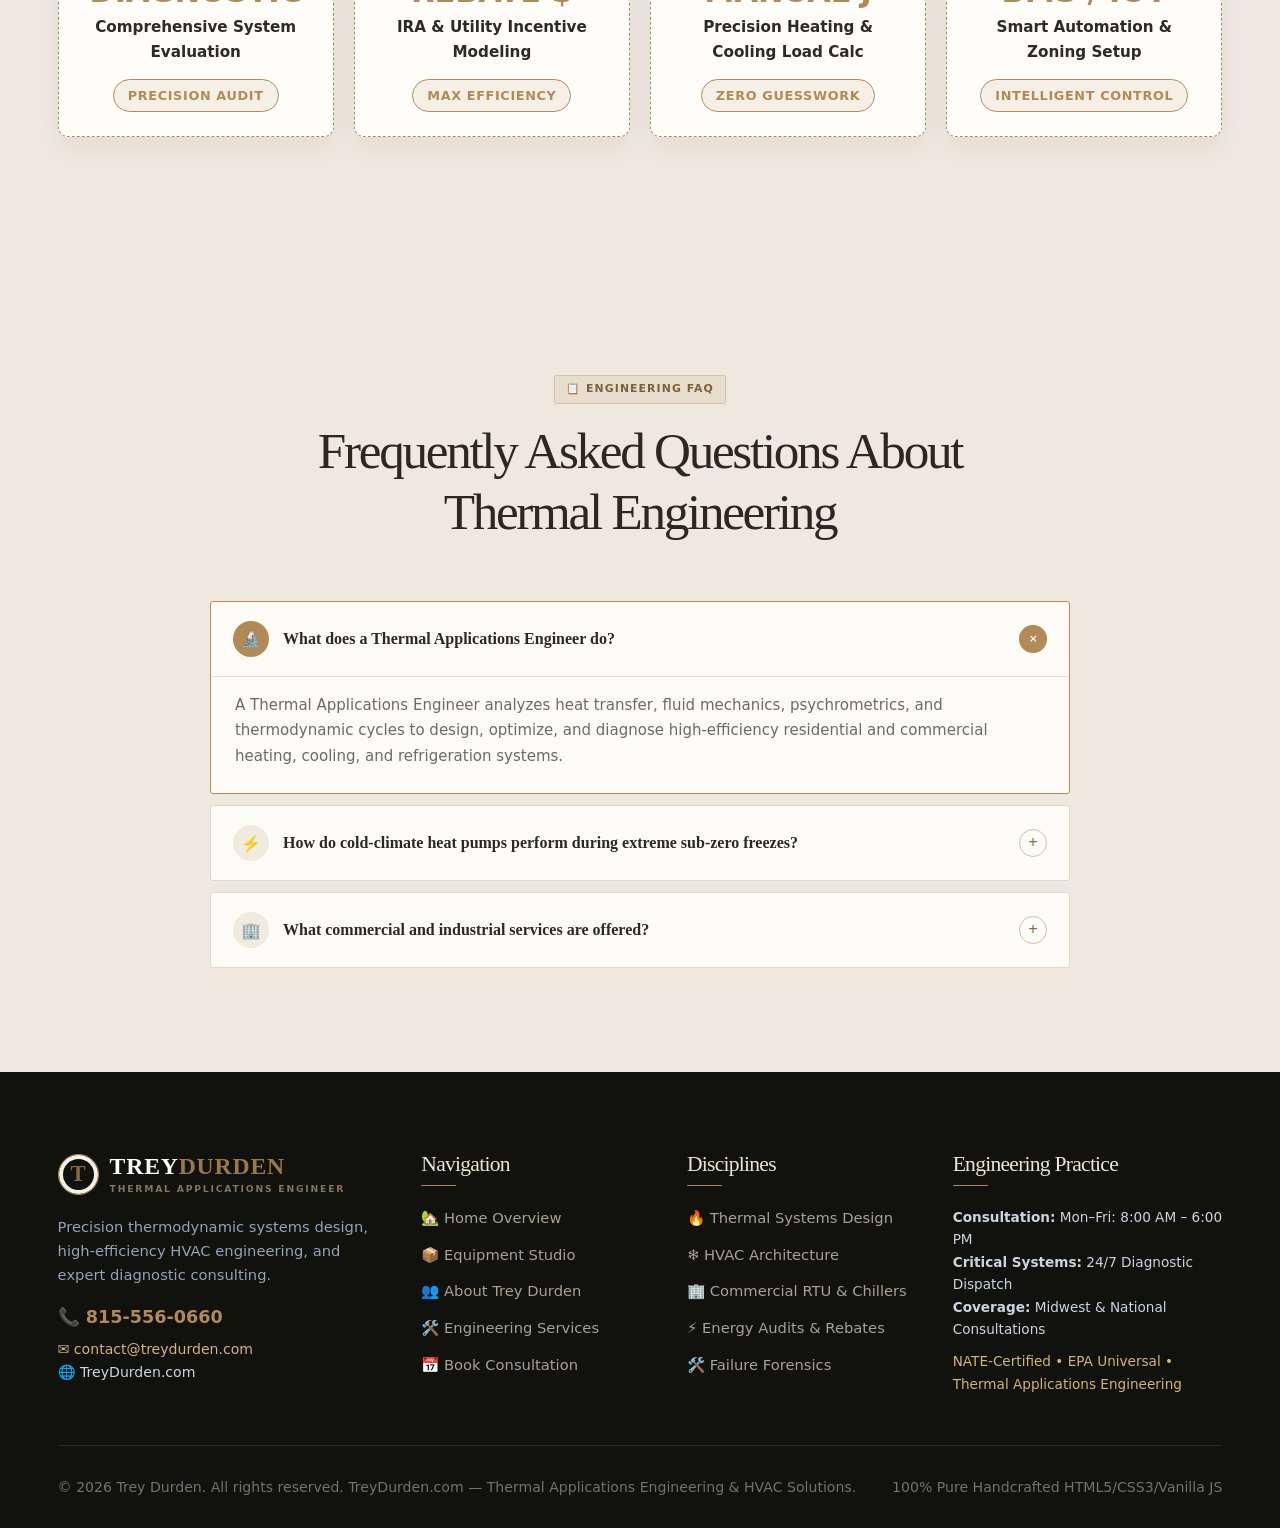
==== commit 73f5afc8: "Apply Rastanty Cortez script font style to Trey Durden on home page" ====
--- a/index.html
+++ b/index.html
@@ -5,7 +5,7 @@
   <meta name="viewport" content="width=device-width, initial-scale=1.0">
   <title>Trey Durden | Thermal Applications Engineer &amp; HVAC Specialist</title>
   <meta name="description" content="Trey Durden - Thermal Applications Engineer and HVAC Specialist providing thermodynamic systems design, advanced cooling & heating engineering, and diagnostic consulting.">
-  <link rel="stylesheet" href="css/style.css?v=3.6">
+  <link rel="stylesheet" href="css/style.css?v=3.7">
 </head>
 <body>
 
@@ -89,7 +89,7 @@
           <div>
             <span class="badge badge-salmon">🏆 THERMAL APPLICATIONS ENGINEER &amp; HVAC SPECIALIST</span>
             <h1 class="bento-hero-title" id="heroDynamicTitle">
-              Trey Durden <span class="text-gradient">Thermal Engineering &amp; HVAC</span>
+              <span class="trey-signature">Trey Durden</span> <span class="text-gradient">Thermal Engineering &amp; HVAC</span>
             </h1>
             <p class="bento-lead" id="heroDynamicDesc">
               Delivering high-performance thermodynamic system design, extreme-climate heating and cooling architecture, energy optimization, and master technical consulting for residential and commercial infrastructure.
@@ -388,6 +388,6 @@
     </div>
   </footer>
 
-  <script src="js/main.js?v=3.6"></script>
+  <script src="js/main.js?v=3.7"></script>
 </body>
 </html>
--- a/css/style.css
+++ b/css/style.css
@@ -1465,6 +1465,14 @@
 /* ===========================================================================
    MODERN LUXURY OVERLAY — tailored editorial treatment for the bento system
    =========================================================================== */
+
+@import url('https://fonts.googleapis.com/css2?family=Alex+Brush&family=Great+Vibes&family=MonteCarlo&display=swap');
+
+@font-face {
+  font-family: 'Rastanty Cortez';
+  src: local('Rastanty Cortez'), local('RastantyCortez'), local('Rastanty-Cortez');
+  font-display: swap;
+}
 
 :root {
   --bg-darkest: #0d0d0b;
@@ -1505,6 +1513,7 @@
   --shadow-glow-cyan: 0 14px 32px rgba(124, 91, 48, 0.18);
   --font-sans: Inter, ui-sans-serif, system-ui, -apple-system, BlinkMacSystemFont, "Segoe UI", sans-serif;
   --font-display: Iowan Old Style, Baskerville, "Times New Roman", serif;
+  --font-signature: 'Rastanty Cortez', 'Alex Brush', 'Great Vibes', 'MonteCarlo', cursive;
   --transition: all 0.32s cubic-bezier(0.16, 1, 0.3, 1);
 }
 
@@ -1519,6 +1528,24 @@
   font-family: var(--font-display);
   font-weight: 600;
   letter-spacing: -0.035em;
+}
+
+.trey-signature,
+.font-signature,
+.brand-signature {
+  font-family: 'Rastanty Cortez', 'Alex Brush', 'Great Vibes', 'MonteCarlo', cursive !important;
+  font-weight: 400 !important;
+  letter-spacing: 0.03em !important;
+  text-transform: none !important;
+  font-style: normal !important;
+}
+
+.bento-hero-title .trey-signature {
+  font-size: 1.18em;
+  color: #d4b574;
+  display: inline-block;
+  margin-right: 6px;
+  text-shadow: 0 2px 10px rgba(0, 0, 0, 0.5);
 }
 
 .container { width: min(91%, 1280px); }
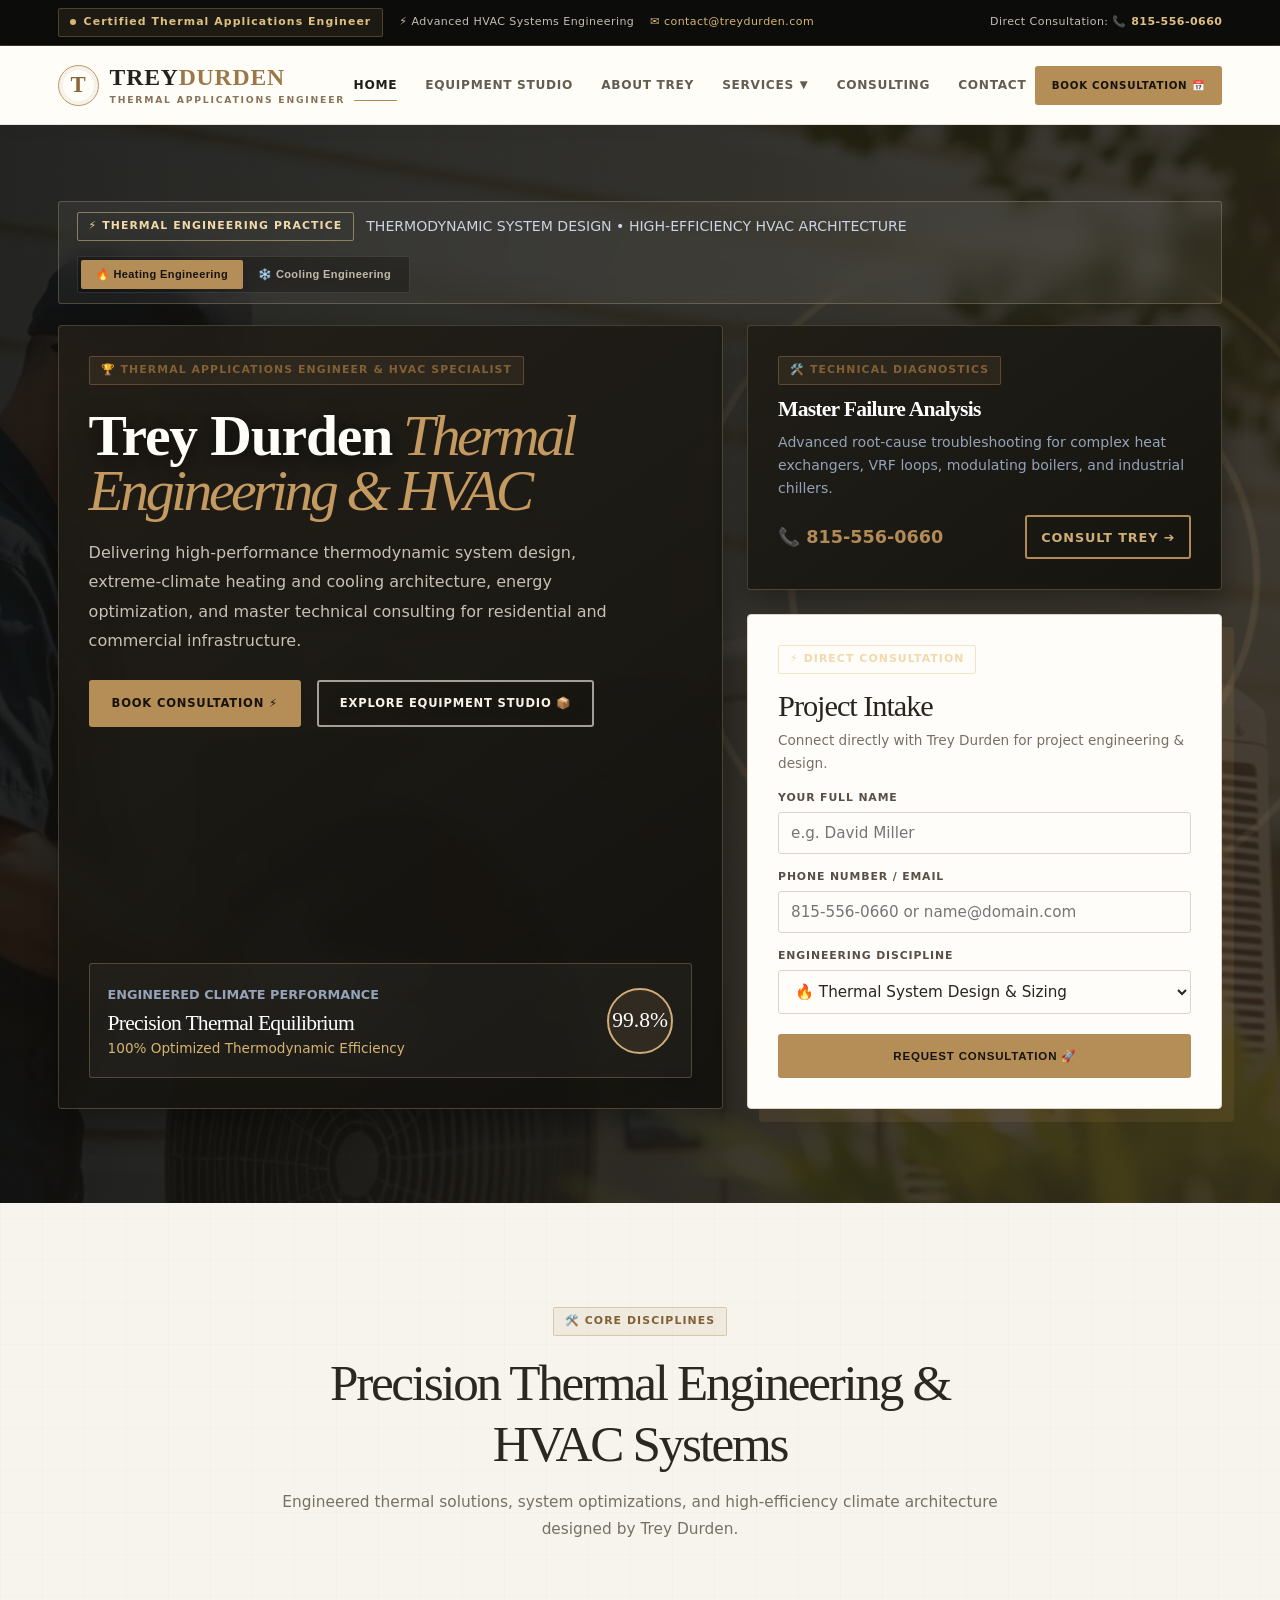
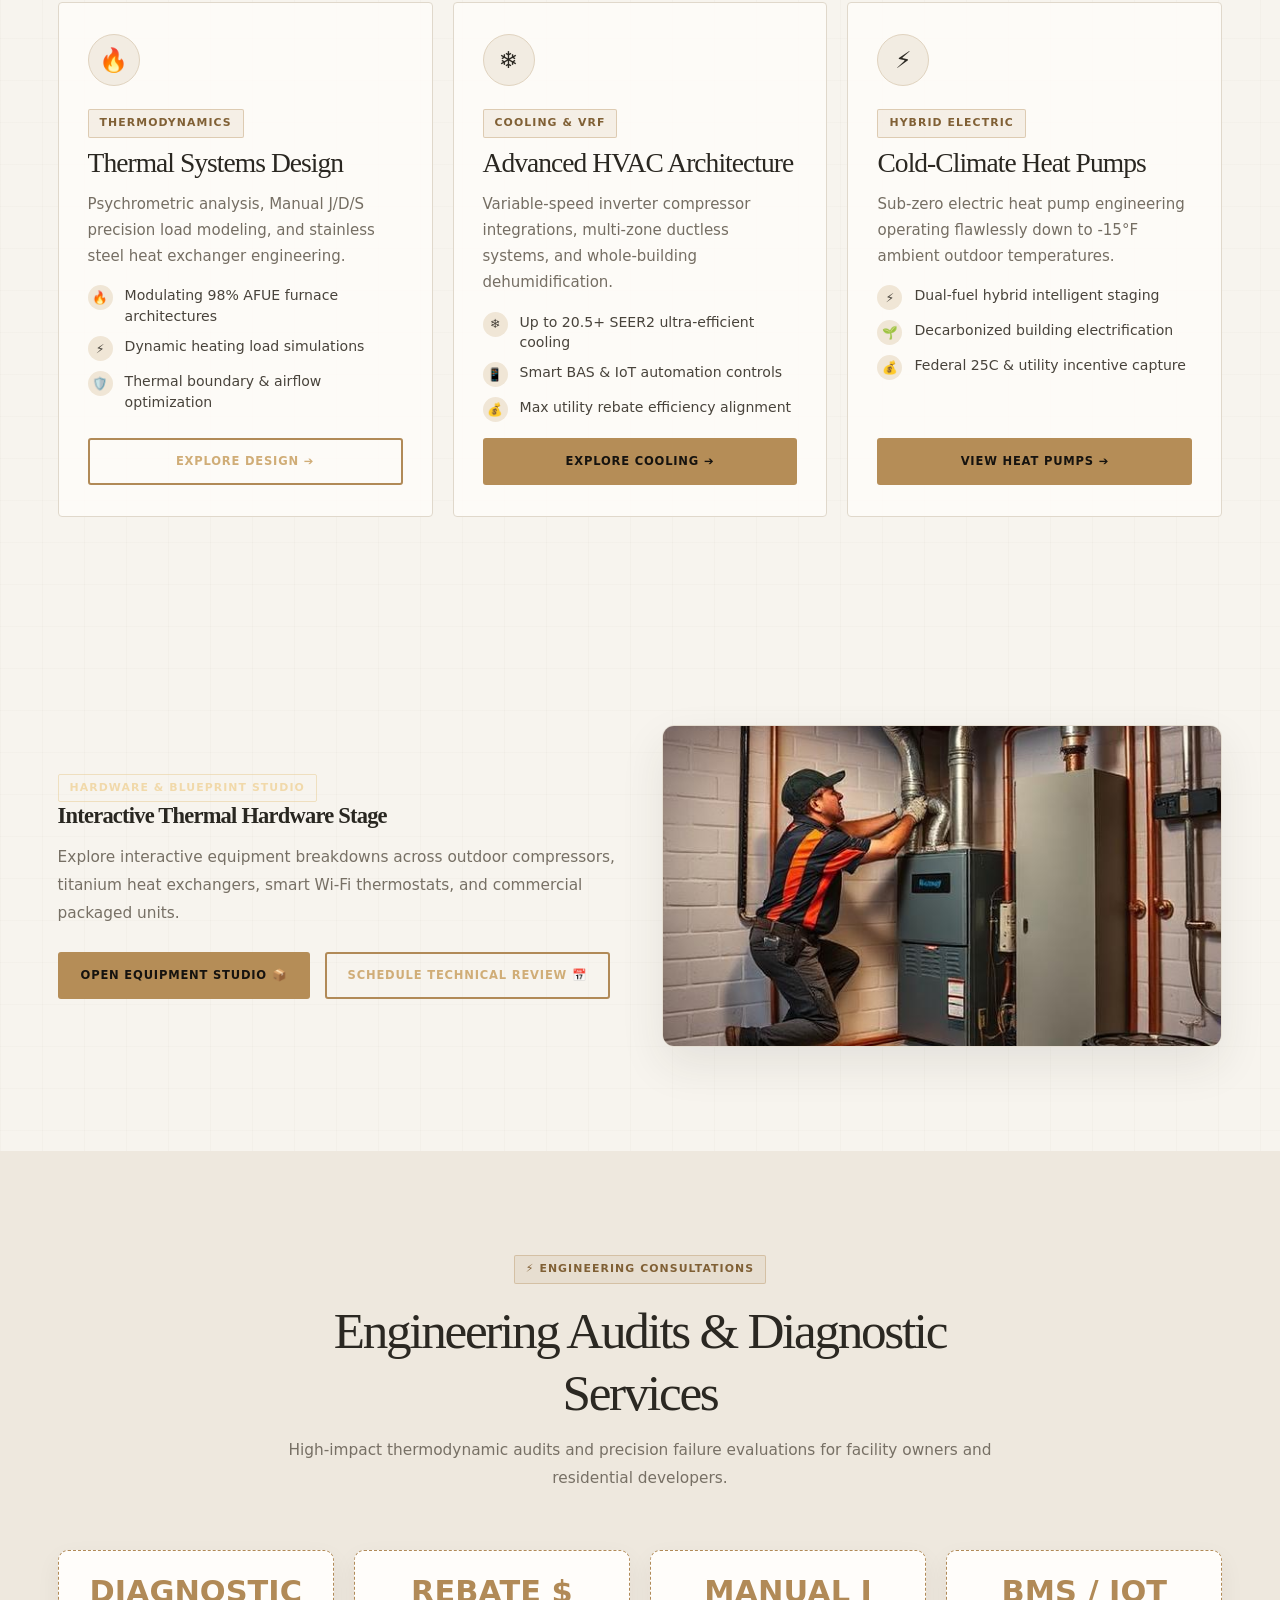
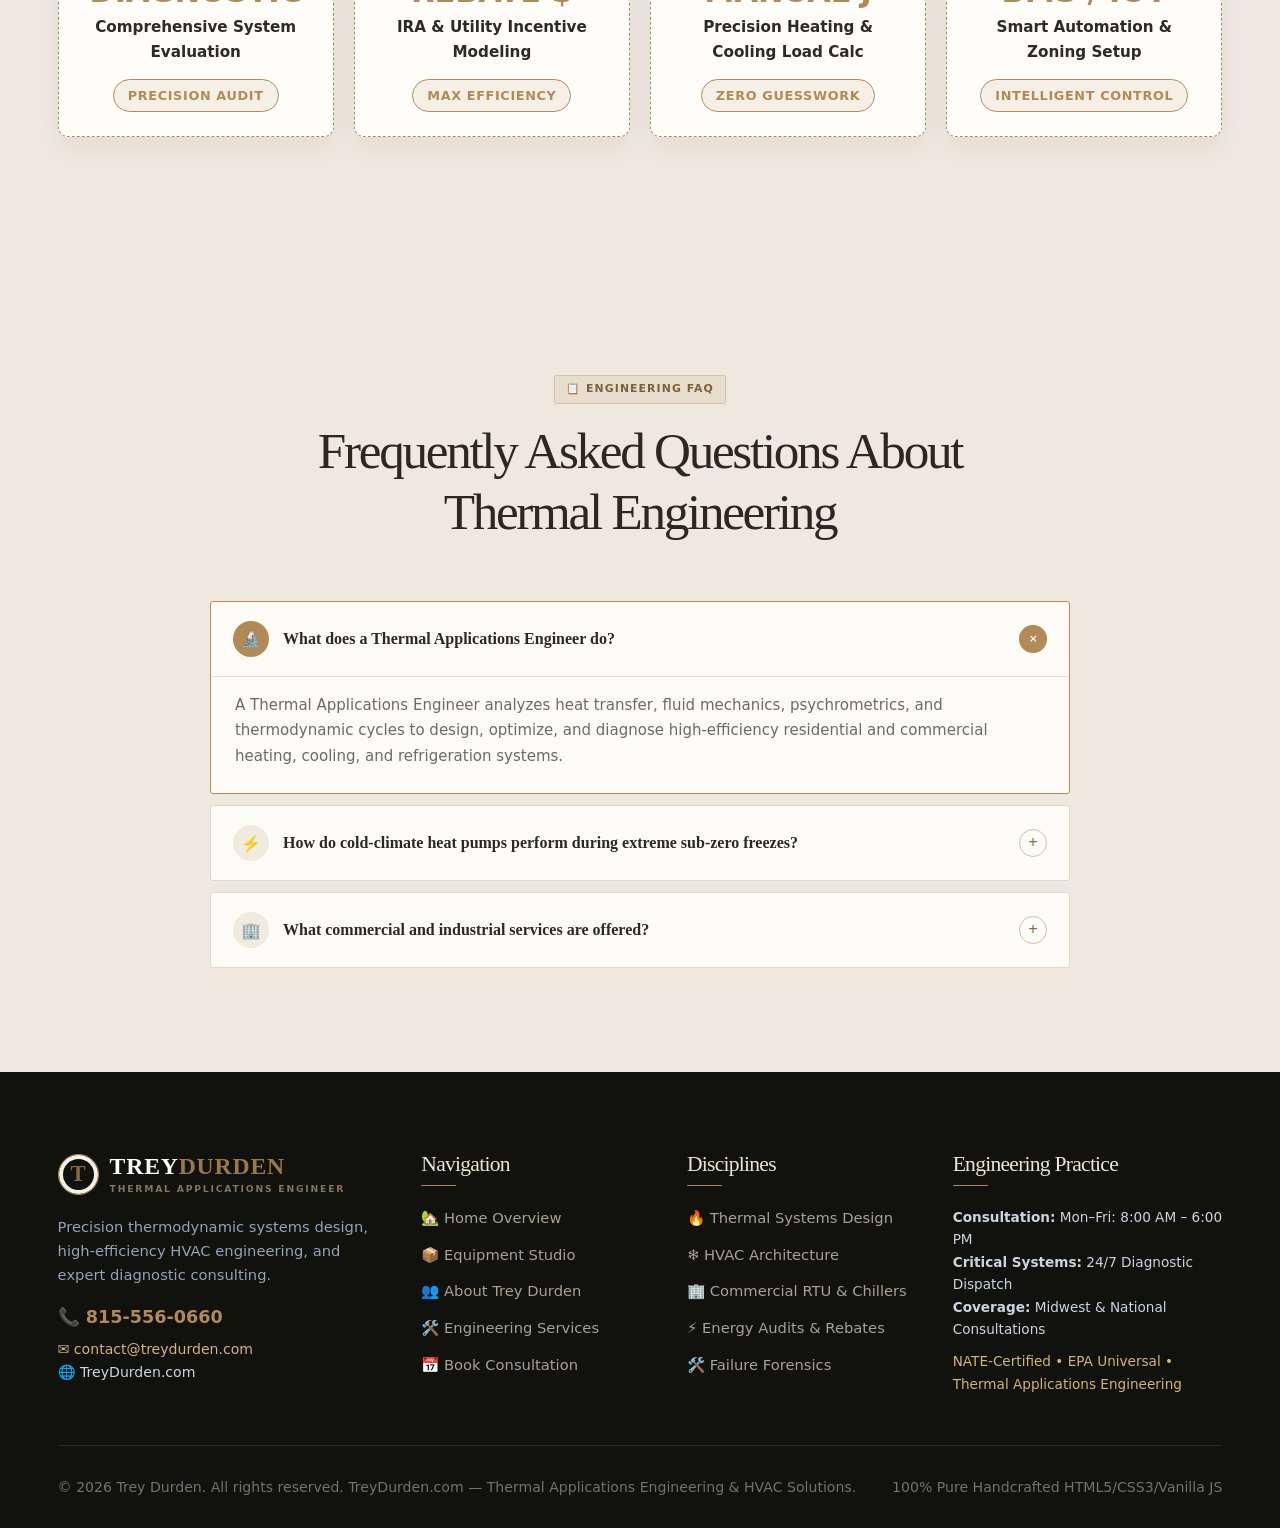
==== commit 73902655: "Upgrade Trey Durden to bold editorial luxury display typography for large headers" ====
--- a/index.html
+++ b/index.html
@@ -5,7 +5,8 @@
   <meta name="viewport" content="width=device-width, initial-scale=1.0">
   <title>Trey Durden | Thermal Applications Engineer &amp; HVAC Specialist</title>
   <meta name="description" content="Trey Durden - Thermal Applications Engineer and HVAC Specialist providing thermodynamic systems design, advanced cooling & heating engineering, and diagnostic consulting.">
-  <link rel="stylesheet" href="css/style.css?v=3.7">
+  <link rel="stylesheet" href="css/style.css?v=3.8">
+  <link rel="shortcut icon" href="images/favicon.svg" type="image/svg+xml">
 </head>
 <body>
 
@@ -89,7 +90,7 @@
           <div>
             <span class="badge badge-salmon">🏆 THERMAL APPLICATIONS ENGINEER &amp; HVAC SPECIALIST</span>
             <h1 class="bento-hero-title" id="heroDynamicTitle">
-              <span class="trey-signature">Trey Durden</span> <span class="text-gradient">Thermal Engineering &amp; HVAC</span>
+              <span class="trey-hero-brand">Trey Durden</span> <span class="text-gradient">Thermal Engineering &amp; HVAC</span>
             </h1>
             <p class="bento-lead" id="heroDynamicDesc">
               Delivering high-performance thermodynamic system design, extreme-climate heating and cooling architecture, energy optimization, and master technical consulting for residential and commercial infrastructure.
@@ -388,6 +389,6 @@
     </div>
   </footer>
 
-  <script src="js/main.js?v=3.7"></script>
+  <script src="js/main.js?v=3.8"></script>
 </body>
 </html>
--- a/css/style.css
+++ b/css/style.css
@@ -1,9 +1,6 @@
-/* ==========================================================================
-   BESTCOMFORT HVAC - BENTO GRID & CLIMATE STUDIO DESIGN SYSTEM
-   Palette: Electric Salmon (#FF4D30 / #FF6548), Rich Midnight Blue (#040D1A / #071933 / #0E2A54),
-            Vibrant Hot Pink (#FF1A75 / #FF3E94), Electric Ice Cyan (#00E5FF)
-   100% Pure Handcrafted CSS3 (Zero External Libraries, Zero Bloat)
-   ========================================================================== */
+/* TREY DURDEN - THERMAL APPLICATIONS ENGINEERING & HVAC SPECIALIST
+   Modern Editorial Bento System & Interactive Climate Architecture
+   Clean Vanilla CSS3 (Modular Tokens, Custom Properties & Responsive System) */
 
 :root {
   /* Rich Midnight Blues */
@@ -59,9 +56,7 @@
   --transition: all 0.3s cubic-bezier(0.16, 1, 0.3, 1);
 }
 
-/* ==========================================================================
-   Base & Reset
-   ========================================================================== */
+/* Base & Reset */
 *, *::before, *::after {
   box-sizing: border-box;
   margin: 0;
@@ -103,9 +98,7 @@
   margin: 0 auto;
 }
 
-/* ==========================================================================
-   Typography & Creative Headings
-   ========================================================================== */
+/* Typography & Creative Headings */
 h1, h2, h3, h4, h5, h6 {
   color: var(--color-blue-deep);
   font-weight: 850;
@@ -130,9 +123,7 @@
 .text-cyan { color: var(--color-cyan); }
 .text-white { color: #ffffff !important; }
 
-/* ==========================================================================
-   Badges & Interactive Tags
-   ========================================================================== */
+/* Badges & Interactive Tags */
 .badge {
   display: inline-flex;
   align-items: center;
@@ -198,9 +189,7 @@
   100% { transform: scale(0.9); box-shadow: 0 0 0 0 rgba(0, 229, 255, 0); }
 }
 
-/* ==========================================================================
-   Buttons with High-Impact Polish
-   ========================================================================== */
+/* Buttons with High-Impact Polish */
 .btn {
   display: inline-flex;
   align-items: center;
@@ -267,9 +256,7 @@
   transform: translateY(-3px);
 }
 
-/* ==========================================================================
-   Header & Top Announcement Bar
-   ========================================================================== */
+/* Header & Top Announcement Bar */
 .top-announcement {
   background: var(--bg-darkest);
   color: #fff;
@@ -527,9 +514,7 @@
   cursor: pointer;
 }
 
-/* ==========================================================================
-   INNOVATIVE CLIMATE SWITCHER & HERO BENTO STAGE
-   ========================================================================== */
+/* INNOVATIVE CLIMATE SWITCHER & HERO BENTO STAGE */
 .hero-bento-section {
   background: linear-gradient(180deg, rgba(4, 13, 26, 0.82) 0%, rgba(4, 13, 26, 0.93) 100%), url('../images/hvac-hero.jpg') center center / cover no-repeat;
   padding: 60px 0 85px;
@@ -719,9 +704,7 @@
   color: #ffffff;
 }
 
-/* ==========================================================================
-   Section Headers & Standard Cards
-   ========================================================================== */
+/* Section Headers & Standard Cards */
 .section {
   padding: 85px 0;
 }
@@ -822,9 +805,7 @@
 .bullet-emoji.pink { background: rgba(255, 26, 117, 0.15); }
 .bullet-emoji.blue { background: rgba(15, 54, 109, 0.15); }
 
-/* ==========================================================================
-   PRODUCTS PAGE: High-Tech Blueprint & Interactive Studio Stage
-   ========================================================================== */
+/* PRODUCTS PAGE: High-Tech Blueprint & Interactive Studio Stage */
 .product-studio-stage {
   background: #ffffff;
   border: 1px solid var(--color-border);
@@ -1006,9 +987,7 @@
   margin-bottom: 5px;
 }
 
-/* ==========================================================================
-   ACCORDION MATRIX (Client Core Requirement)
-   ========================================================================== */
+/* ACCORDION MATRIX (Client Core Requirement) */
 .accordion-wrapper {
   display: flex;
   flex-direction: column;
@@ -1115,9 +1094,7 @@
   line-height: 1.7;
 }
 
-/* ==========================================================================
-   Neighborhood Quick Selector Pills (Contact Page)
-   ========================================================================== */
+/* Neighborhood Quick Selector Pills (Contact Page) */
 .neighborhood-pills-row {
   display: flex;
   flex-wrap: wrap;
@@ -1144,9 +1121,7 @@
   border-color: var(--color-salmon);
 }
 
-/* ==========================================================================
-   Subpage Hero Banner
-   ========================================================================== */
+/* Subpage Hero Banner */
 .subpage-hero {
   background: linear-gradient(135deg, rgba(4, 13, 26, 0.85) 0%, rgba(11, 34, 70, 0.90) 100%), url('../images/hvac-install.jpg') center center / cover no-repeat;
   color: #ffffff;
@@ -1180,9 +1155,7 @@
   font-size: 1.1rem;
 }
 
-/* ==========================================================================
-   Footer
-   ========================================================================== */
+/* Footer */
 .site-footer {
   background: var(--bg-darkest);
   color: #cbd5e1;
@@ -1243,9 +1216,7 @@
   color: #64748b;
 }
 
-/* ==========================================================================
-   Special Offers / Promotional Coupons
-   ========================================================================== */
+/* Special Offers / Promotional Coupons */
 .coupon-grid {
   display: grid;
   grid-template-columns: repeat(auto-fit, minmax(220px, 1fr));
@@ -1392,9 +1363,7 @@
   border-radius: 4px;
 }
 
-/* ==========================================================================
-   Responsive Breakpoints
-   ========================================================================== */
+/* Responsive Breakpoints */
 @media (max-width: 1024px) {
   .bento-grid,
   .studio-grid,
@@ -1462,17 +1431,9 @@
   }
 }
 
-/* ===========================================================================
-   MODERN LUXURY OVERLAY — tailored editorial treatment for the bento system
-   =========================================================================== */
-
-@import url('https://fonts.googleapis.com/css2?family=Alex+Brush&family=Great+Vibes&family=MonteCarlo&display=swap');
-
-@font-face {
-  font-family: 'Rastanty Cortez';
-  src: local('Rastanty Cortez'), local('RastantyCortez'), local('Rastanty-Cortez');
-  font-display: swap;
-}
+/* MODERN LUXURY OVERLAY — tailored editorial treatment for the bento system */
+
+@import url('https://fonts.googleapis.com/css2?family=Cinzel:wght@600;700;800&family=Cormorant+Garamond:ital,wght@0,600;0,700;1,600&family=Playfair+Display:ital,wght@0,600;0,700;0,800;1,600&display=swap');
 
 :root {
   --bg-darkest: #0d0d0b;
@@ -1512,8 +1473,8 @@
   --shadow-glow-salmon: 0 14px 32px rgba(124, 91, 48, 0.20);
   --shadow-glow-cyan: 0 14px 32px rgba(124, 91, 48, 0.18);
   --font-sans: Inter, ui-sans-serif, system-ui, -apple-system, BlinkMacSystemFont, "Segoe UI", sans-serif;
-  --font-display: Iowan Old Style, Baskerville, "Times New Roman", serif;
-  --font-signature: 'Rastanty Cortez', 'Alex Brush', 'Great Vibes', 'MonteCarlo', cursive;
+  --font-display: 'Playfair Display', 'Cormorant Garamond', 'Iowan Old Style', Baskerville, Georgia, serif;
+  --font-display-hero: 'Playfair Display', 'Cormorant Garamond', 'Cinzel', serif;
   --transition: all 0.32s cubic-bezier(0.16, 1, 0.3, 1);
 }
 
@@ -1530,22 +1491,25 @@
   letter-spacing: -0.035em;
 }
 
-.trey-signature,
-.font-signature,
-.brand-signature {
-  font-family: 'Rastanty Cortez', 'Alex Brush', 'Great Vibes', 'MonteCarlo', cursive !important;
-  font-weight: 400 !important;
-  letter-spacing: 0.03em !important;
-  text-transform: none !important;
-  font-style: normal !important;
-}
-
-.bento-hero-title .trey-signature {
-  font-size: 1.18em;
-  color: #d4b574;
+.trey-hero-brand,
+.trey-display-title {
+  font-family: var(--font-display-hero) !important;
+  font-weight: 700 !important;
+  letter-spacing: -0.02em !important;
+  color: #fffdf8 !important;
+  text-shadow: 0 4px 20px rgba(0, 0, 0, 0.6);
   display: inline-block;
-  margin-right: 6px;
-  text-shadow: 0 2px 10px rgba(0, 0, 0, 0.5);
+}
+
+.bento-hero-title {
+  font-family: var(--font-display);
+  color: #fffdf8;
+  font-size: clamp(2.8rem, 4.3vw, 4.5rem);
+  font-weight: 600;
+  letter-spacing: -0.04em;
+  line-height: 1.05;
+  margin: 20px 0 18px;
+  max-width: 700px;
 }
 
 .container { width: min(91%, 1280px); }
@@ -1732,9 +1696,7 @@
 .footer-bottom { color: #777166; }
 ::selection { background: #caa974; color: #18150f; }
 
-/* ==========================================================================
-   COMPREHENSIVE RESPONSIVE OPTIMIZATIONS ACROSS ALL DEVICES
-   ========================================================================== */
+/* COMPREHENSIVE RESPONSIVE OPTIMIZATIONS ACROSS ALL DEVICES */
 
 @media (max-width: 1024px) {
   .container {
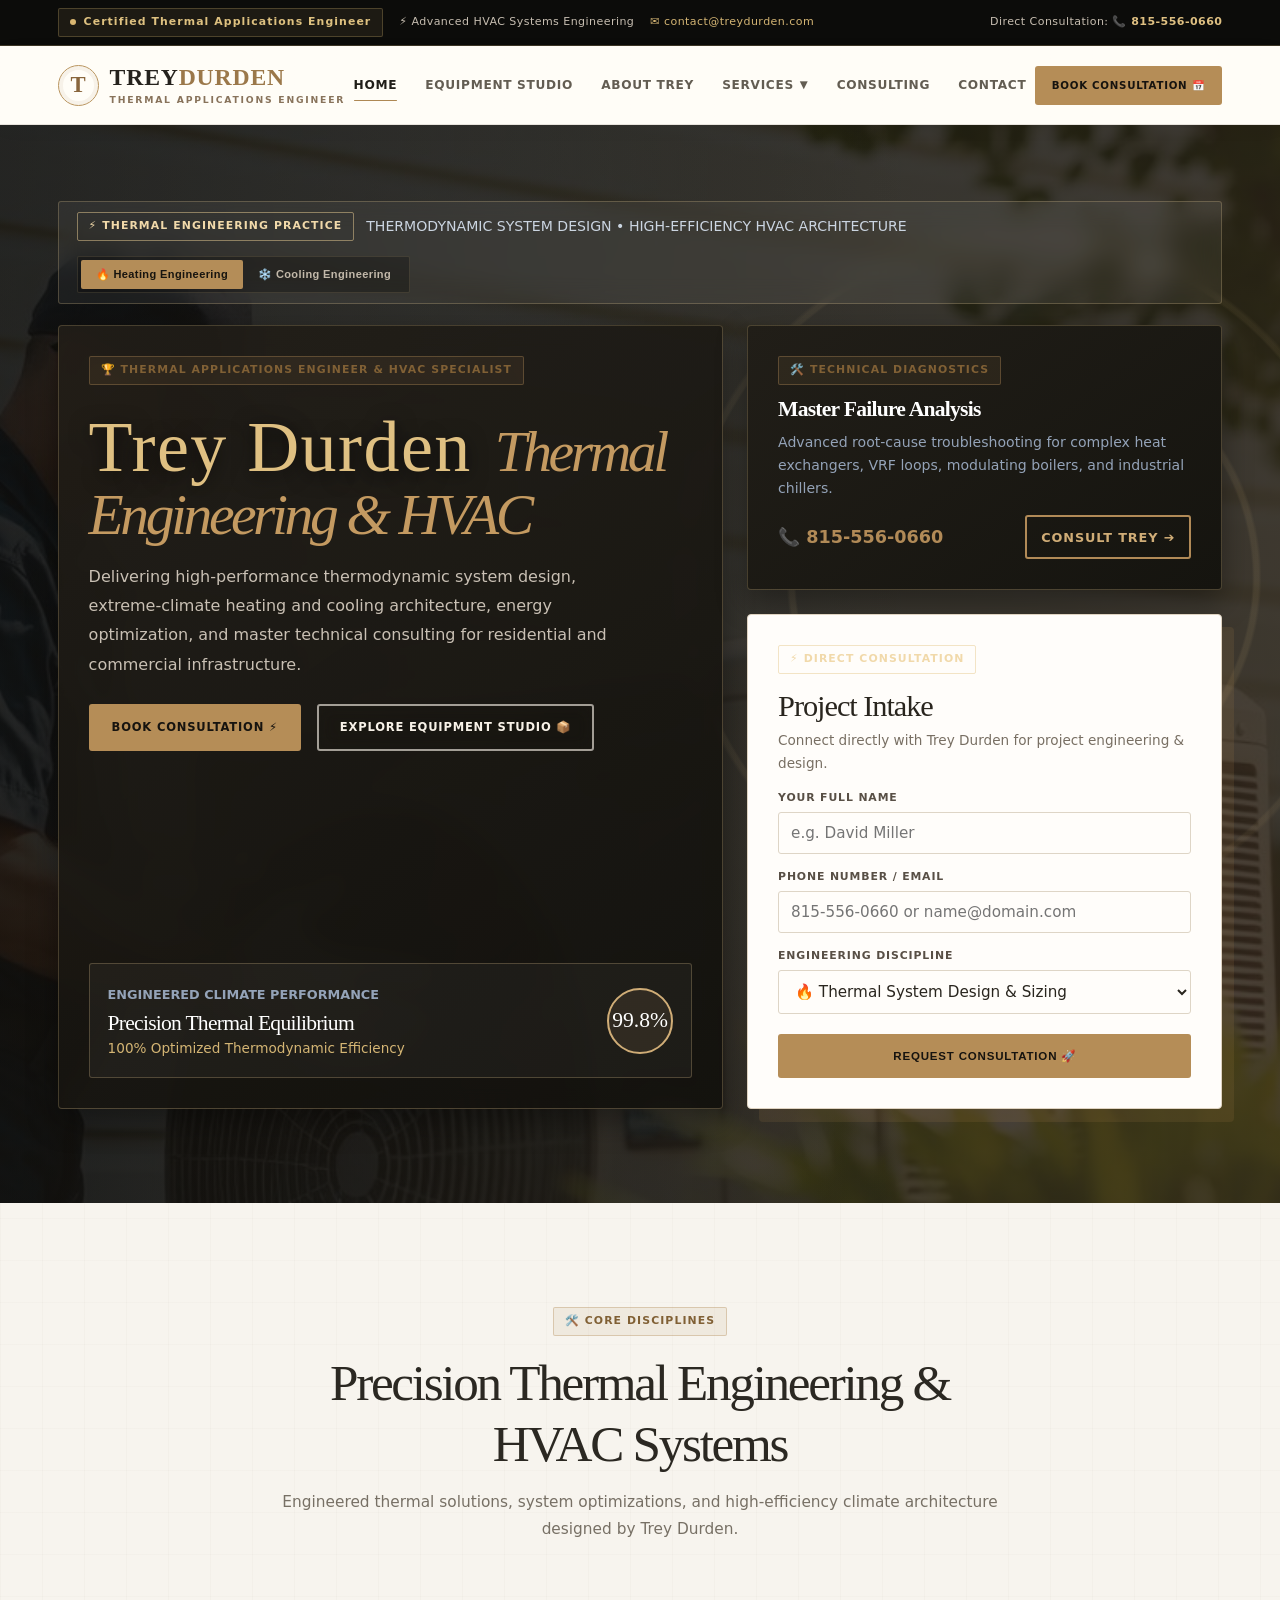
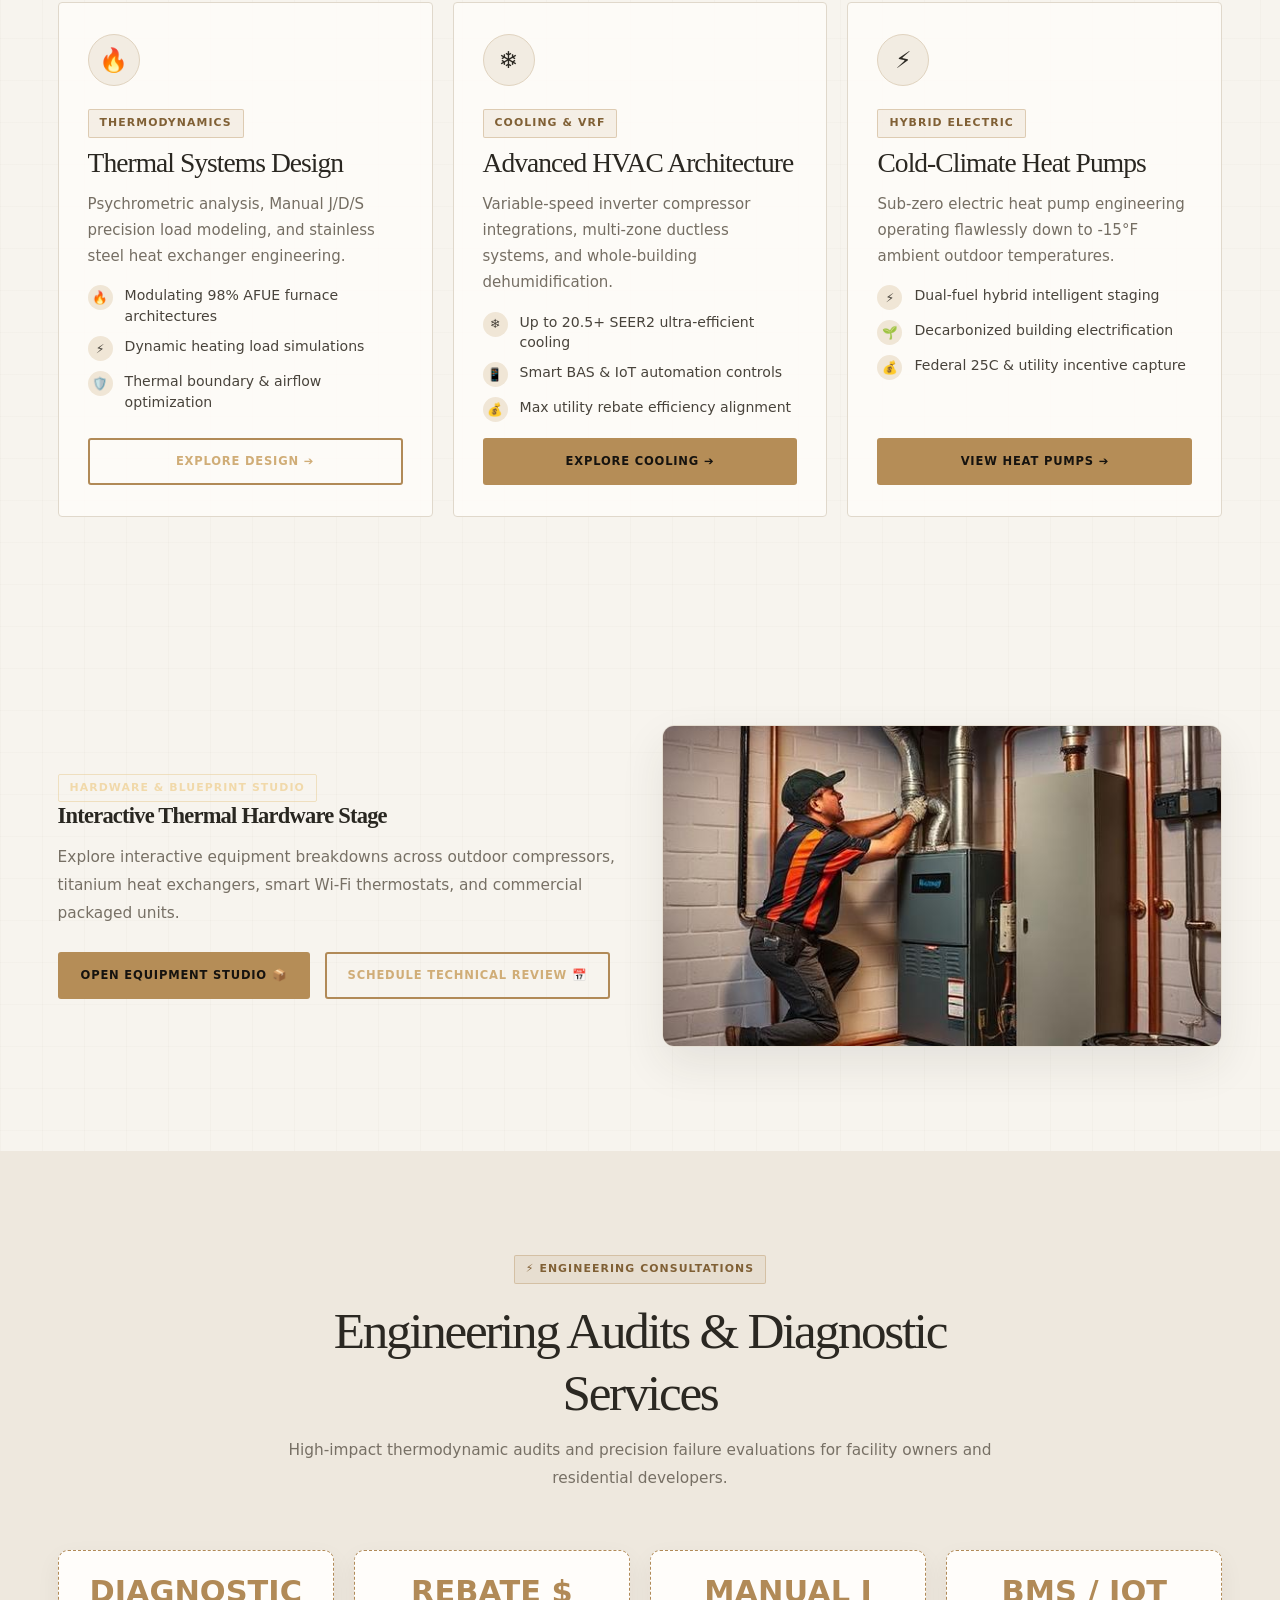
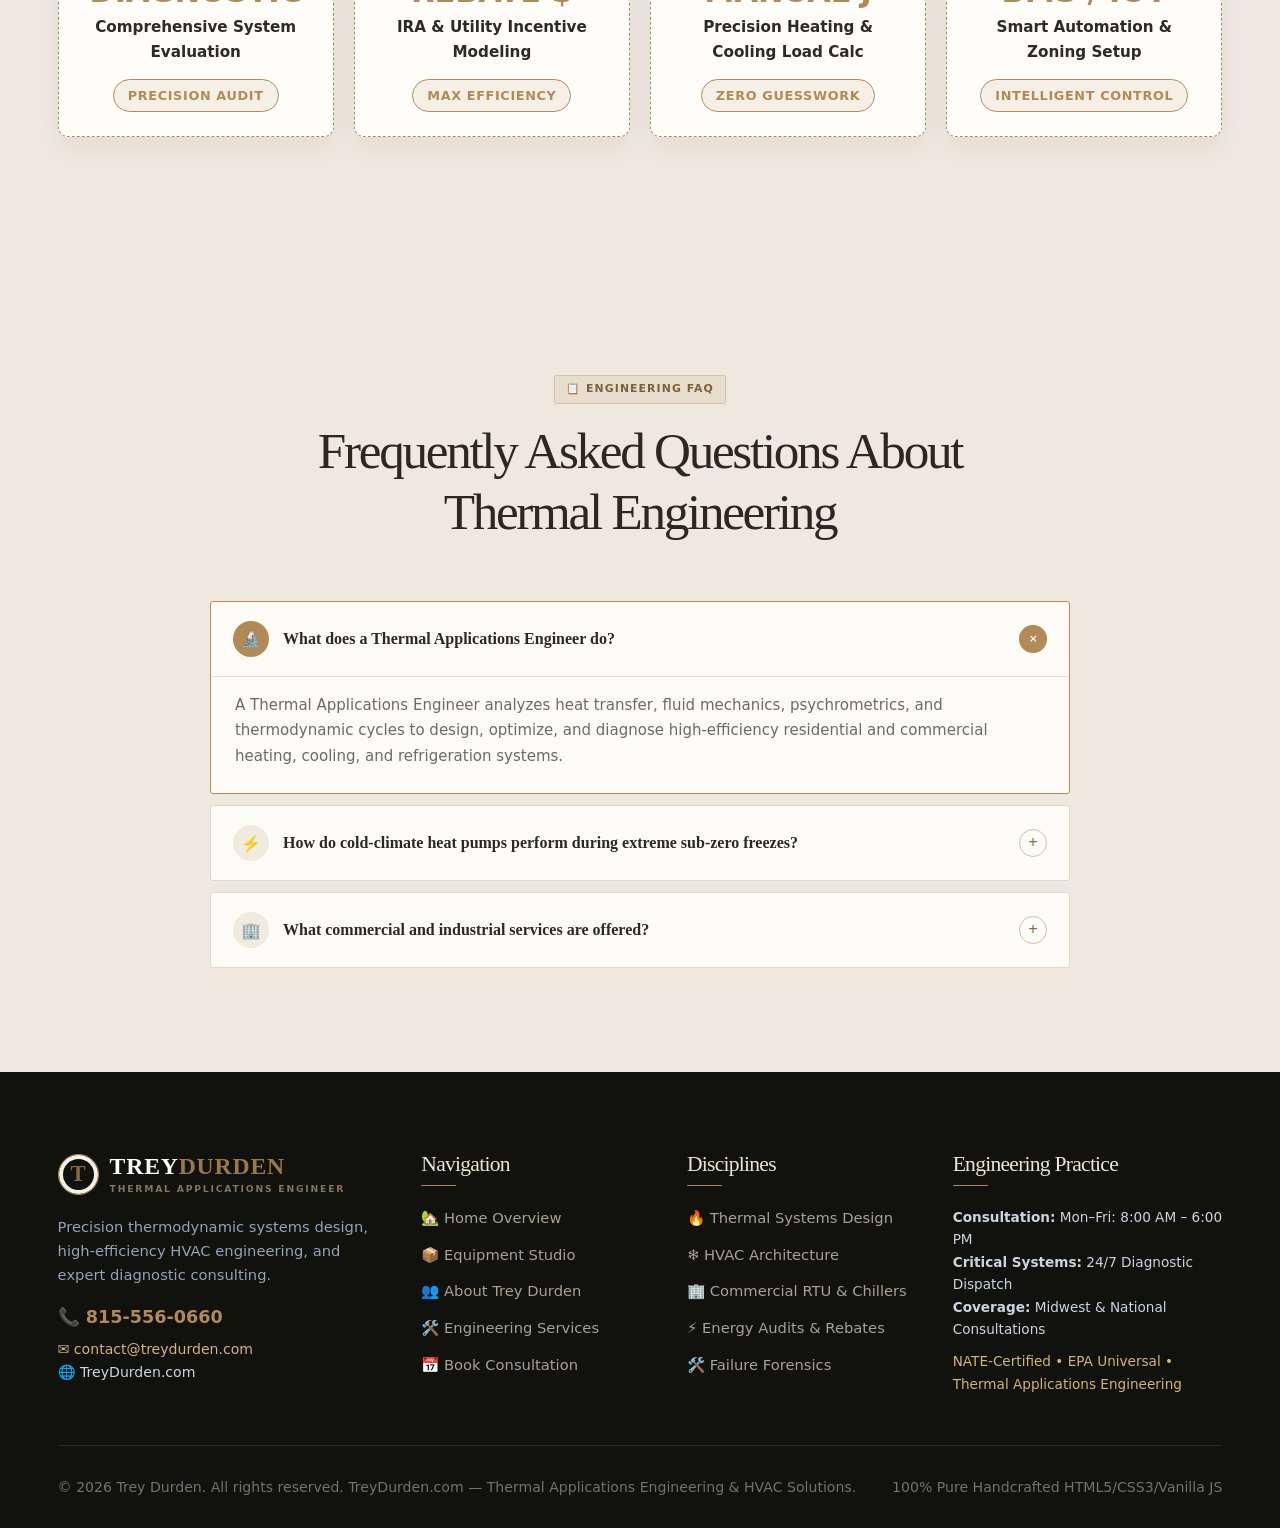
==== commit b7d23be5: "Add bold authentic signature script typography for Trey Durden" ====
--- a/index.html
+++ b/index.html
@@ -5,7 +5,7 @@
   <meta name="viewport" content="width=device-width, initial-scale=1.0">
   <title>Trey Durden | Thermal Applications Engineer &amp; HVAC Specialist</title>
   <meta name="description" content="Trey Durden - Thermal Applications Engineer and HVAC Specialist providing thermodynamic systems design, advanced cooling & heating engineering, and diagnostic consulting.">
-  <link rel="stylesheet" href="css/style.css?v=3.8">
+  <link rel="stylesheet" href="css/style.css?v=3.9">
   <link rel="shortcut icon" href="images/favicon.svg" type="image/svg+xml">
 </head>
 <body>
@@ -389,6 +389,6 @@
     </div>
   </footer>
 
-  <script src="js/main.js?v=3.8"></script>
+  <script src="js/main.js?v=3.9"></script>
 </body>
 </html>
--- a/css/style.css
+++ b/css/style.css
@@ -1433,7 +1433,7 @@
 
 /* MODERN LUXURY OVERLAY — tailored editorial treatment for the bento system */
 
-@import url('https://fonts.googleapis.com/css2?family=Cinzel:wght@600;700;800&family=Cormorant+Garamond:ital,wght@0,600;0,700;1,600&family=Playfair+Display:ital,wght@0,600;0,700;0,800;1,600&display=swap');
+@import url('https://fonts.googleapis.com/css2?family=Alex+Brush&family=Cinzel:wght@600;700;800&family=Cormorant+Garamond:ital,wght@0,600;0,700;1,600&family=Great+Vibes&family=Mr+Dafoe&family=Playfair+Display:ital,wght@0,600;0,700;0,800;1,600&family=Satisfy&display=swap');
 
 :root {
   --bg-darkest: #0d0d0b;
@@ -1475,6 +1475,7 @@
   --font-sans: Inter, ui-sans-serif, system-ui, -apple-system, BlinkMacSystemFont, "Segoe UI", sans-serif;
   --font-display: 'Playfair Display', 'Cormorant Garamond', 'Iowan Old Style', Baskerville, Georgia, serif;
   --font-display-hero: 'Playfair Display', 'Cormorant Garamond', 'Cinzel', serif;
+  --font-signature-bold: 'Mr Dafoe', 'Satisfy', 'Alex Brush', cursive;
   --transition: all 0.32s cubic-bezier(0.16, 1, 0.3, 1);
 }
 
@@ -1491,7 +1492,19 @@
   letter-spacing: -0.035em;
 }
 
-.trey-hero-brand,
+.trey-hero-brand {
+  font-family: var(--font-signature-bold) !important;
+  font-size: 1.25em !important;
+  font-weight: 400 !important;
+  color: #dfc082 !important;
+  letter-spacing: 0.02em !important;
+  text-shadow: 0 4px 20px rgba(0, 0, 0, 0.7);
+  display: inline-block;
+  margin-right: 12px;
+  line-height: 1.1;
+  text-transform: none !important;
+}
+
 .trey-display-title {
   font-family: var(--font-display-hero) !important;
   font-weight: 700 !important;
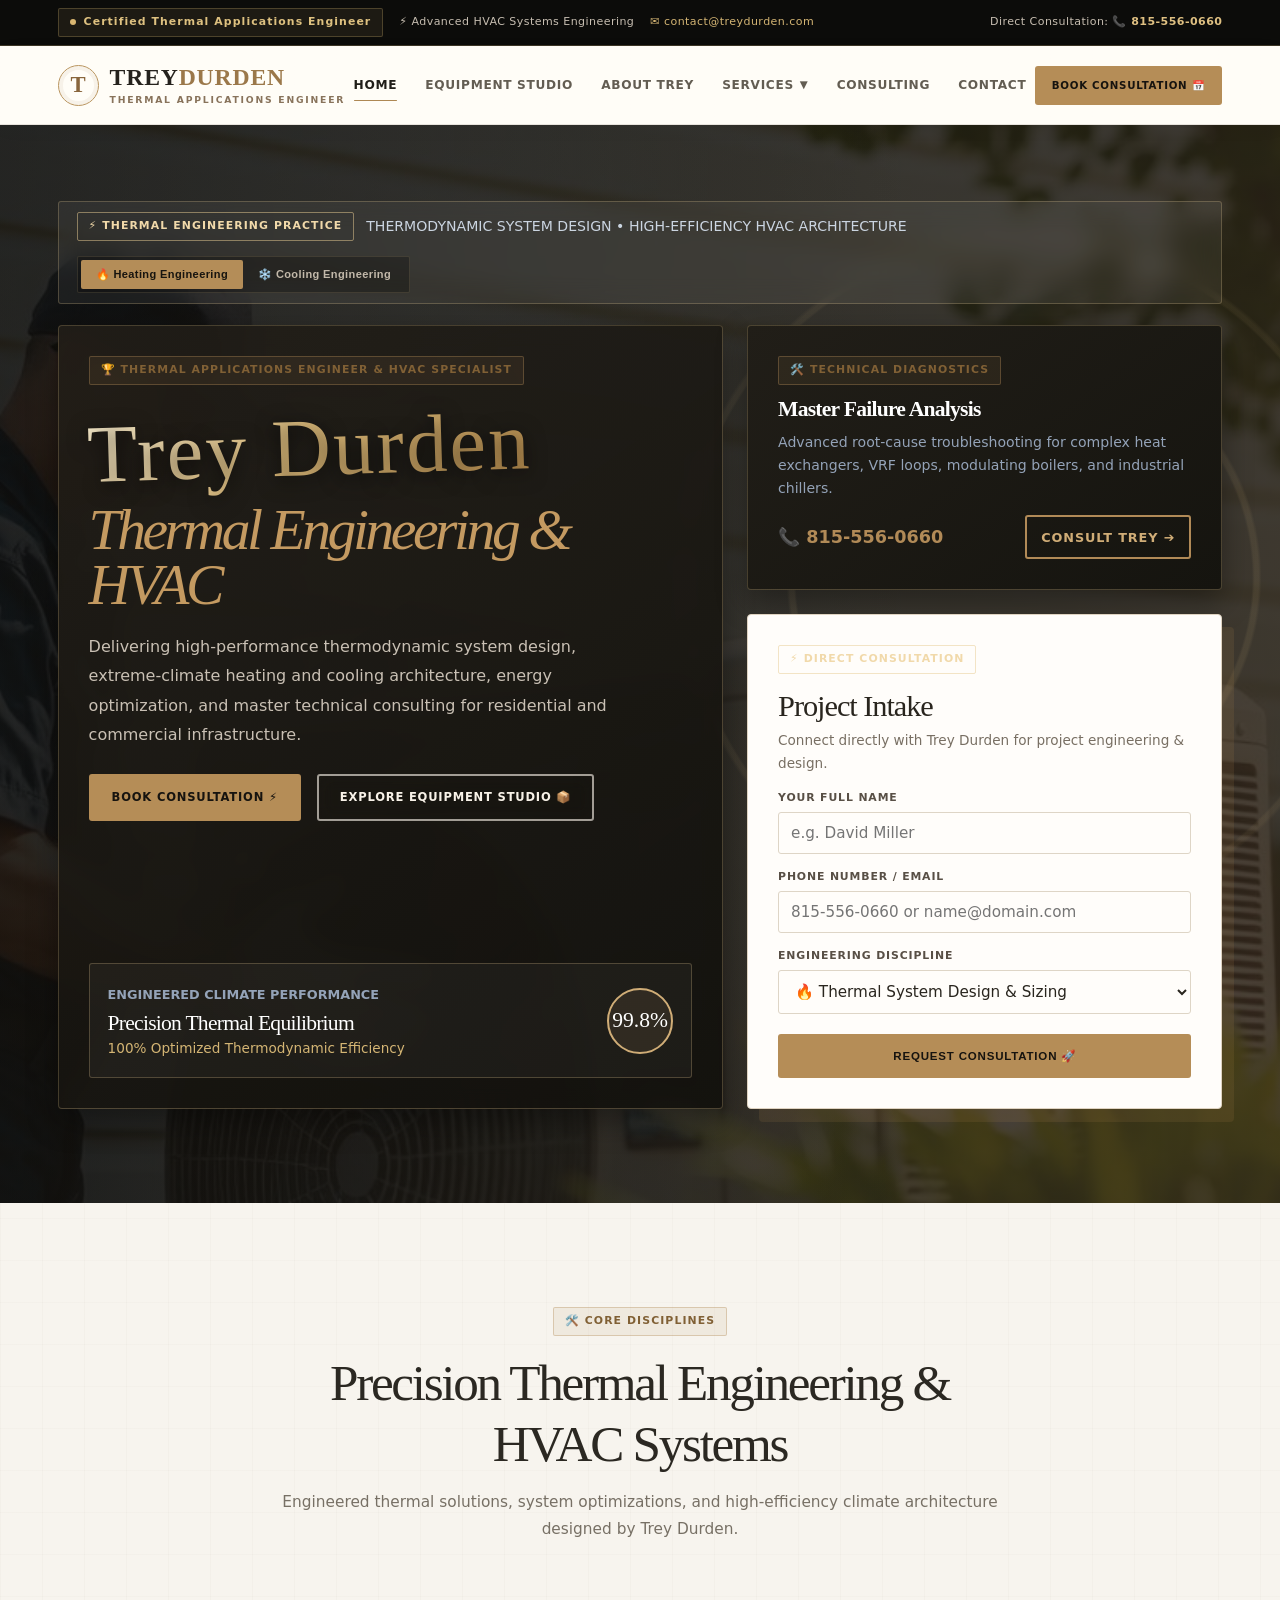
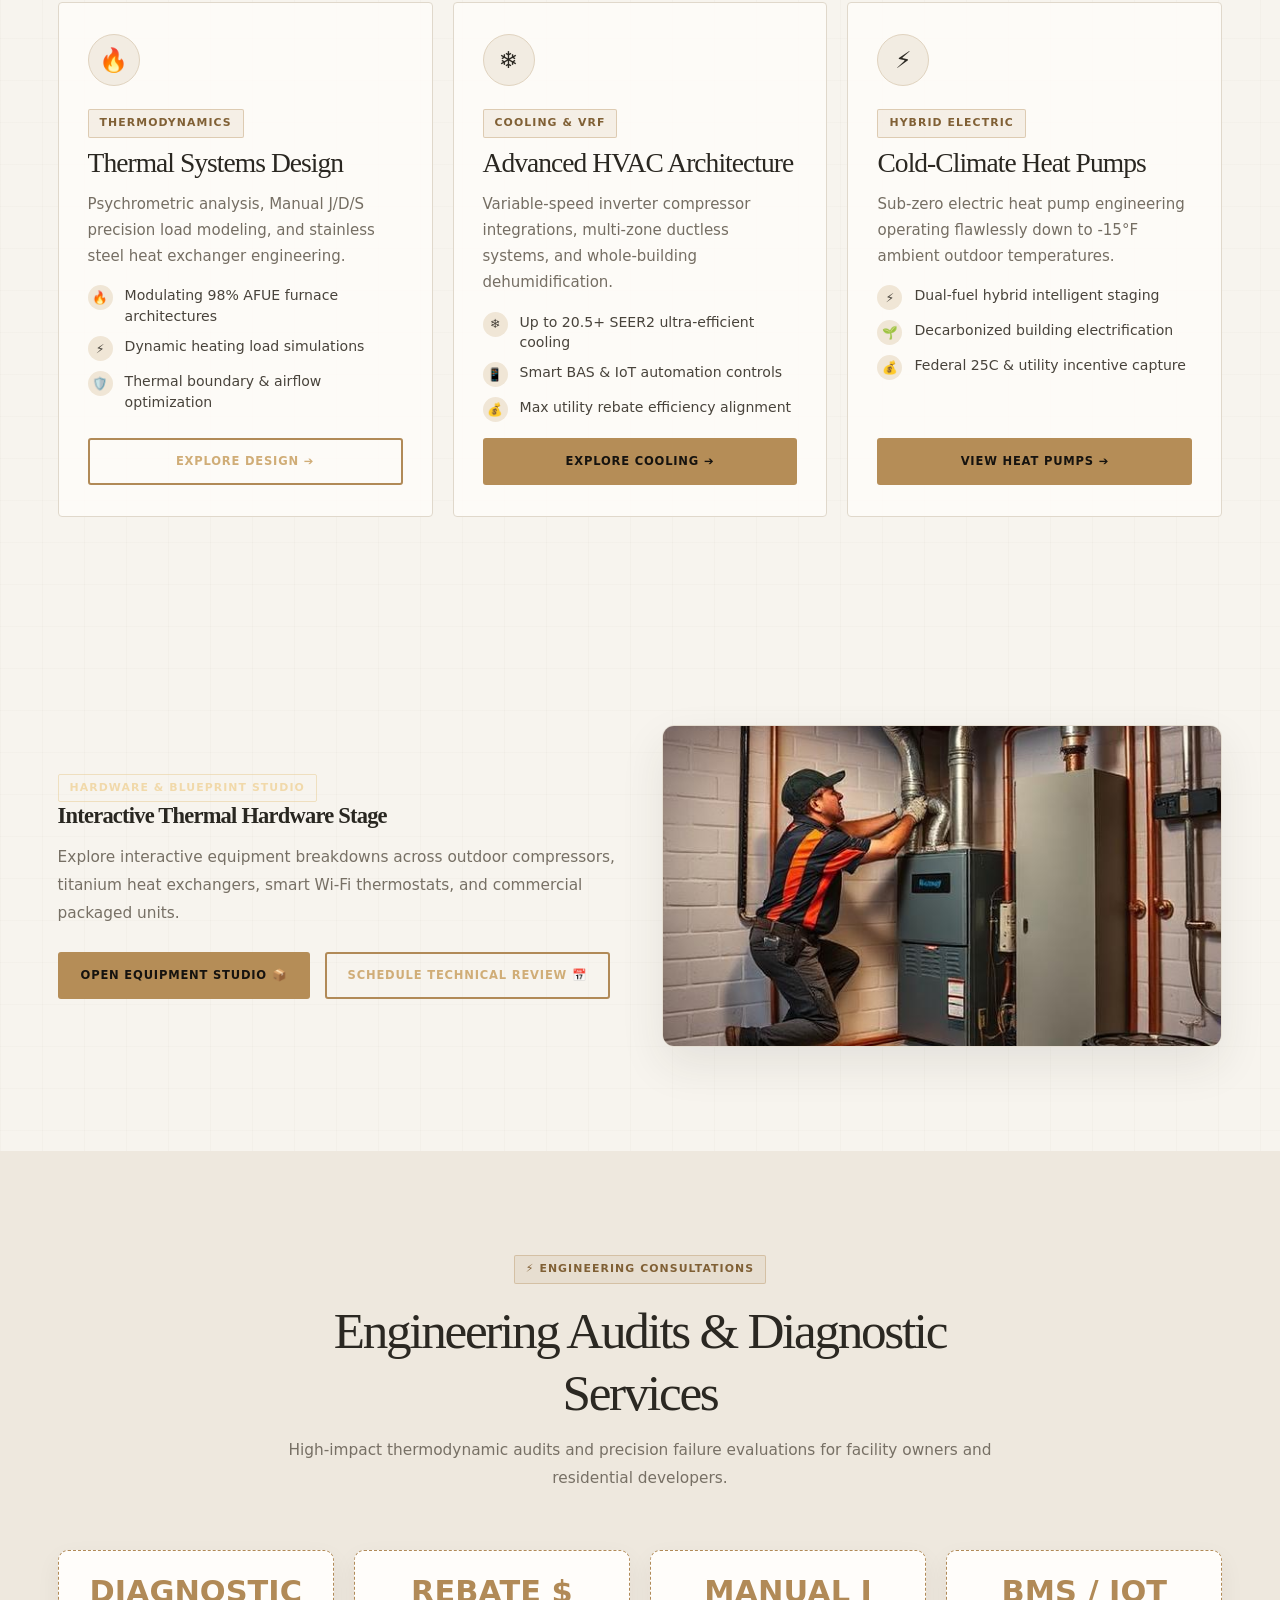
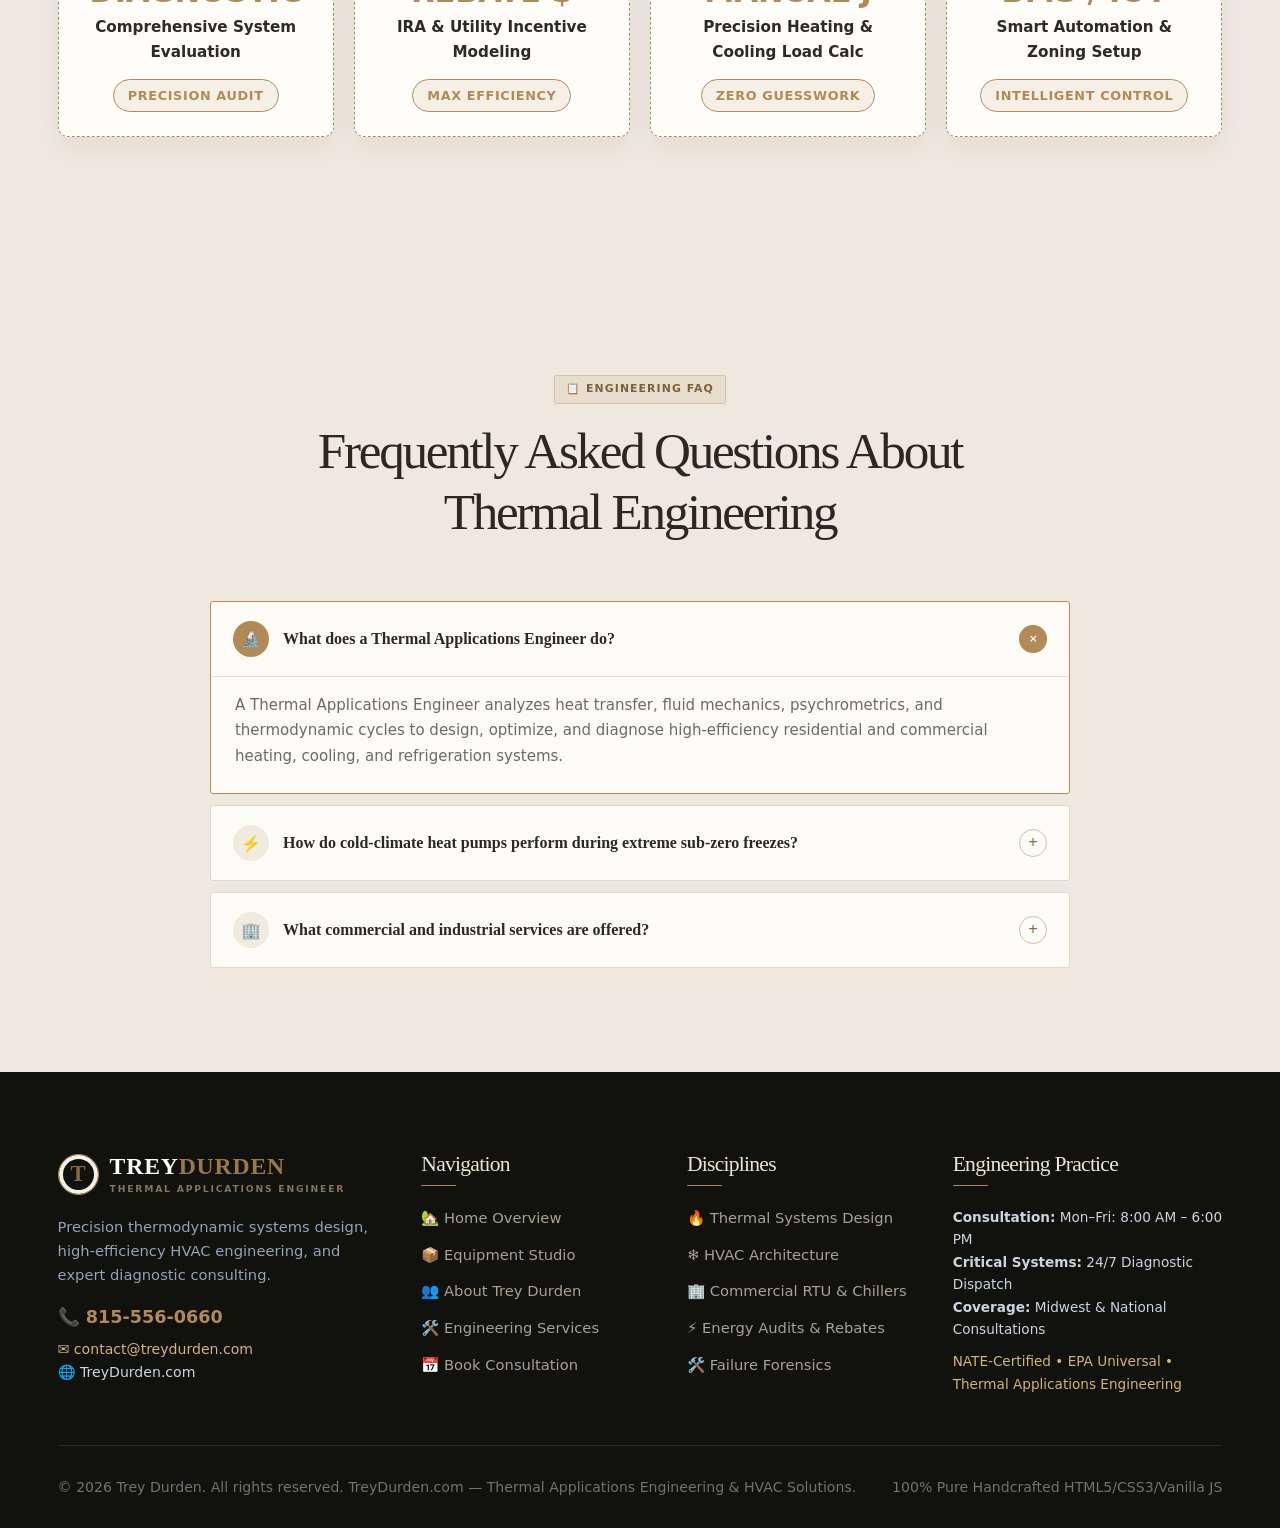
==== commit 2758bb86: "Design authentic handwritten signature typography with natural tilt and metallic ink shine" ====
--- a/index.html
+++ b/index.html
@@ -5,7 +5,7 @@
   <meta name="viewport" content="width=device-width, initial-scale=1.0">
   <title>Trey Durden | Thermal Applications Engineer &amp; HVAC Specialist</title>
   <meta name="description" content="Trey Durden - Thermal Applications Engineer and HVAC Specialist providing thermodynamic systems design, advanced cooling & heating engineering, and diagnostic consulting.">
-  <link rel="stylesheet" href="css/style.css?v=3.9">
+  <link rel="stylesheet" href="css/style.css?v=4.0">
   <link rel="shortcut icon" href="images/favicon.svg" type="image/svg+xml">
 </head>
 <body>
@@ -389,6 +389,6 @@
     </div>
   </footer>
 
-  <script src="js/main.js?v=3.9"></script>
+  <script src="js/main.js?v=4.0"></script>
 </body>
 </html>
--- a/css/style.css
+++ b/css/style.css
@@ -1433,7 +1433,7 @@
 
 /* MODERN LUXURY OVERLAY — tailored editorial treatment for the bento system */
 
-@import url('https://fonts.googleapis.com/css2?family=Alex+Brush&family=Cinzel:wght@600;700;800&family=Cormorant+Garamond:ital,wght@0,600;0,700;1,600&family=Great+Vibes&family=Mr+Dafoe&family=Playfair+Display:ital,wght@0,600;0,700;0,800;1,600&family=Satisfy&display=swap');
+@import url('https://fonts.googleapis.com/css2?family=Alex+Brush&family=Allura&family=Cinzel:wght@600;700;800&family=Cormorant+Garamond:ital,wght@0,600;0,700;1,600&family=Dancing+Script:wght@600;700&family=Great+Vibes&family=Playfair+Display:ital,wght@0,600;0,700;0,800;1,600&family=Sacramento&display=swap');
 
 :root {
   --bg-darkest: #0d0d0b;
@@ -1475,7 +1475,7 @@
   --font-sans: Inter, ui-sans-serif, system-ui, -apple-system, BlinkMacSystemFont, "Segoe UI", sans-serif;
   --font-display: 'Playfair Display', 'Cormorant Garamond', 'Iowan Old Style', Baskerville, Georgia, serif;
   --font-display-hero: 'Playfair Display', 'Cormorant Garamond', 'Cinzel', serif;
-  --font-signature-bold: 'Mr Dafoe', 'Satisfy', 'Alex Brush', cursive;
+  --font-signature-handwritten: 'Great Vibes', 'Allura', 'Alex Brush', 'Dancing Script', cursive;
   --transition: all 0.32s cubic-bezier(0.16, 1, 0.3, 1);
 }
 
@@ -1493,16 +1493,22 @@
 }
 
 .trey-hero-brand {
-  font-family: var(--font-signature-bold) !important;
-  font-size: 1.25em !important;
+  font-family: var(--font-signature-handwritten) !important;
+  font-size: 1.42em !important;
   font-weight: 400 !important;
   color: #dfc082 !important;
-  letter-spacing: 0.02em !important;
+  background: linear-gradient(135deg, #fff4d6 0%, #e0be7d 45%, #b68b4c 100%);
+  -webkit-background-clip: text;
+  -webkit-text-fill-color: transparent;
+  letter-spacing: 0.03em !important;
   text-shadow: 0 4px 20px rgba(0, 0, 0, 0.7);
   display: inline-block;
-  margin-right: 12px;
-  line-height: 1.1;
+  margin-right: 14px;
+  padding-right: 6px;
+  line-height: 1.15;
   text-transform: none !important;
+  transform: rotate(-1.8deg);
+  transform-origin: left bottom;
 }
 
 .trey-display-title {
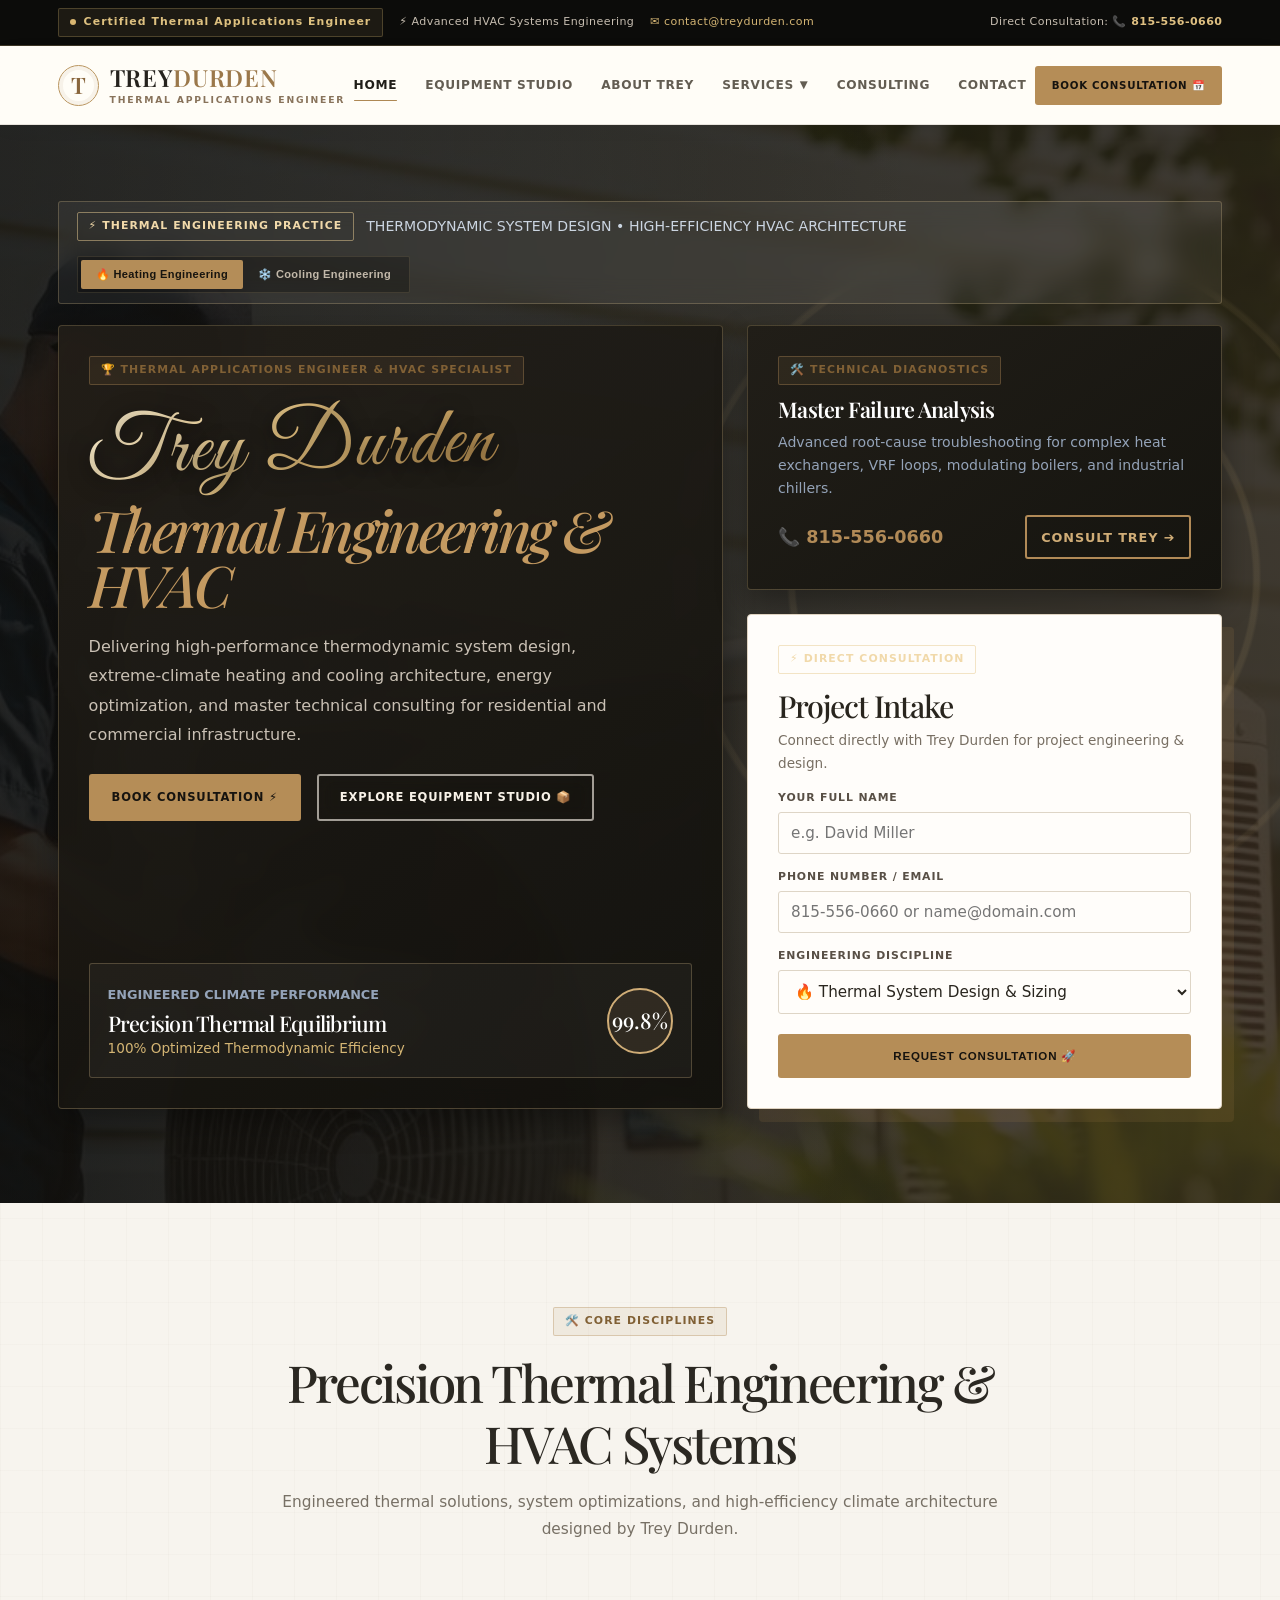
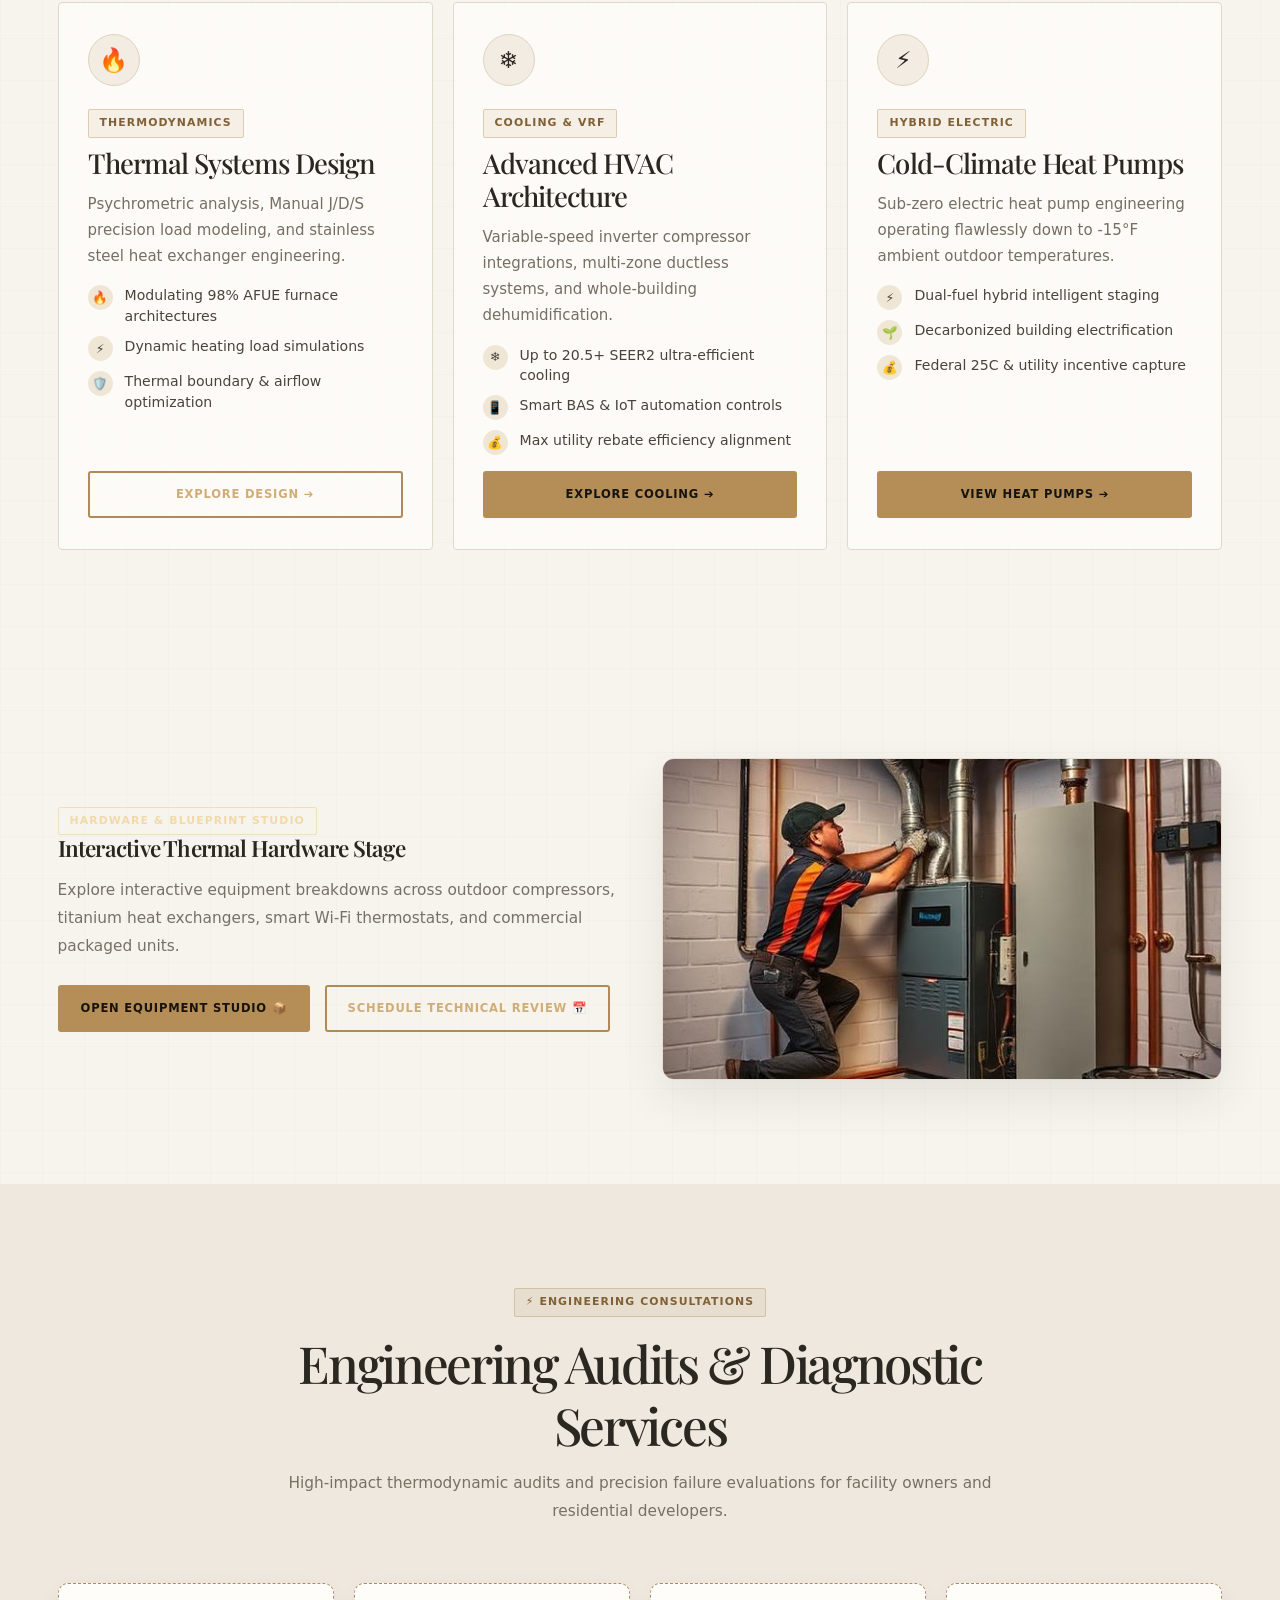
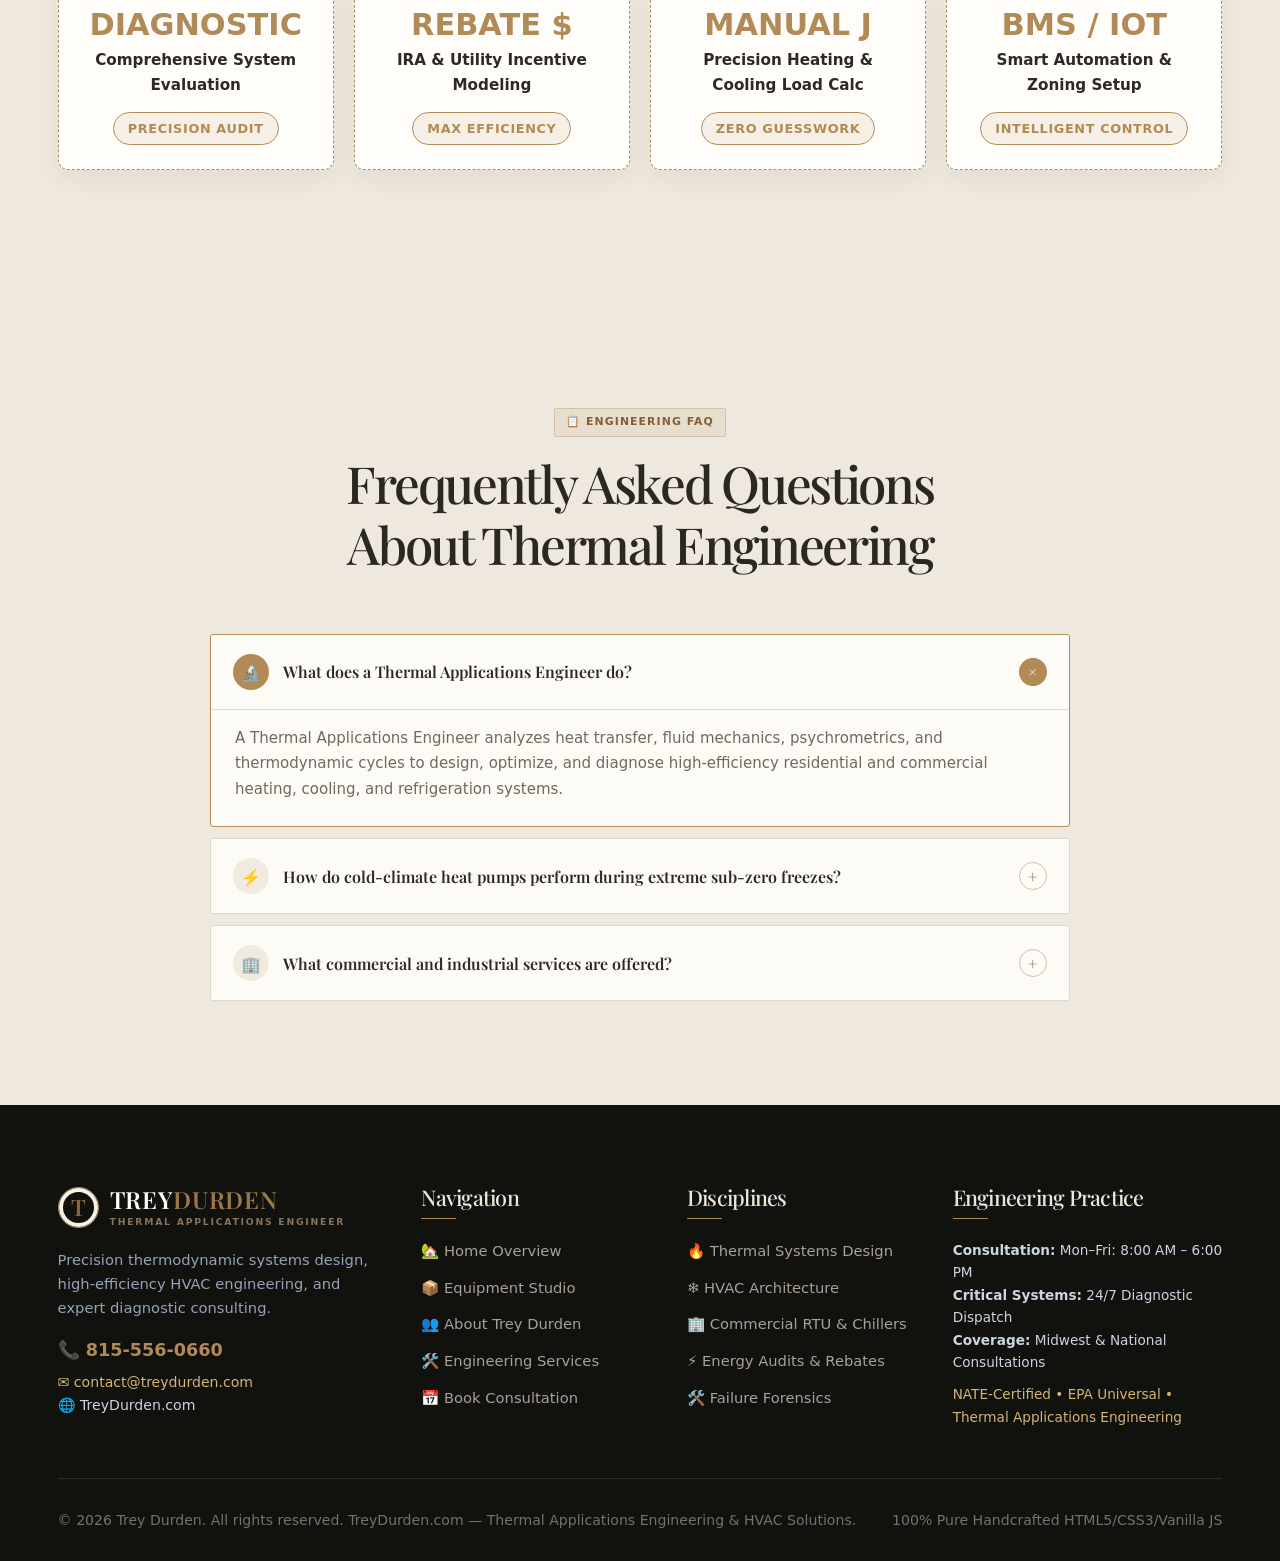
==== commit 535925ef: "Update signature luxury fonts and CDN link preconnect" ====
--- a/index.html
+++ b/index.html
@@ -5,7 +5,10 @@
   <meta name="viewport" content="width=device-width, initial-scale=1.0">
   <title>Trey Durden | Thermal Applications Engineer &amp; HVAC Specialist</title>
   <meta name="description" content="Trey Durden - Thermal Applications Engineer and HVAC Specialist providing thermodynamic systems design, advanced cooling & heating engineering, and diagnostic consulting.">
-  <link rel="stylesheet" href="css/style.css?v=4.0">
+    <link rel="preconnect" href="https://fonts.googleapis.com">
+  <link rel="preconnect" href="https://fonts.gstatic.com" crossorigin>
+  <link href="https://fonts.googleapis.com/css2?family=Alex+Brush&family=Allura&family=Cinzel:wght@500;600;700&family=Cormorant+Garamond:ital,wght@0,500;0,600;0,700;1,400;1,600&family=Dancing+Script:wght@600;700&family=Great+Vibes&family=Playfair+Display:ital,wght@0,600;0,700;1,600;1,700&display=swap" rel="stylesheet">
+  <link rel="stylesheet" href="css/style.css?v=5.0">
   <link rel="shortcut icon" href="images/favicon.svg" type="image/svg+xml">
 </head>
 <body>
--- a/css/style.css
+++ b/css/style.css
@@ -1,3 +1,5 @@
+@import url('https://fonts.googleapis.com/css2?family=Alex+Brush&family=Allura&family=Cinzel:wght@500;600;700&family=Cormorant+Garamond:ital,wght@0,500;0,600;0,700;1,400;1,600&family=Dancing+Script:wght@600;700&family=Great+Vibes&family=Playfair+Display:ital,wght@0,600;0,700;1,600;1,700&display=swap');
+
 /* TREY DURDEN - THERMAL APPLICATIONS ENGINEERING & HVAC SPECIALIST
    Modern Editorial Bento System & Interactive Climate Architecture
    Clean Vanilla CSS3 (Modular Tokens, Custom Properties & Responsive System) */
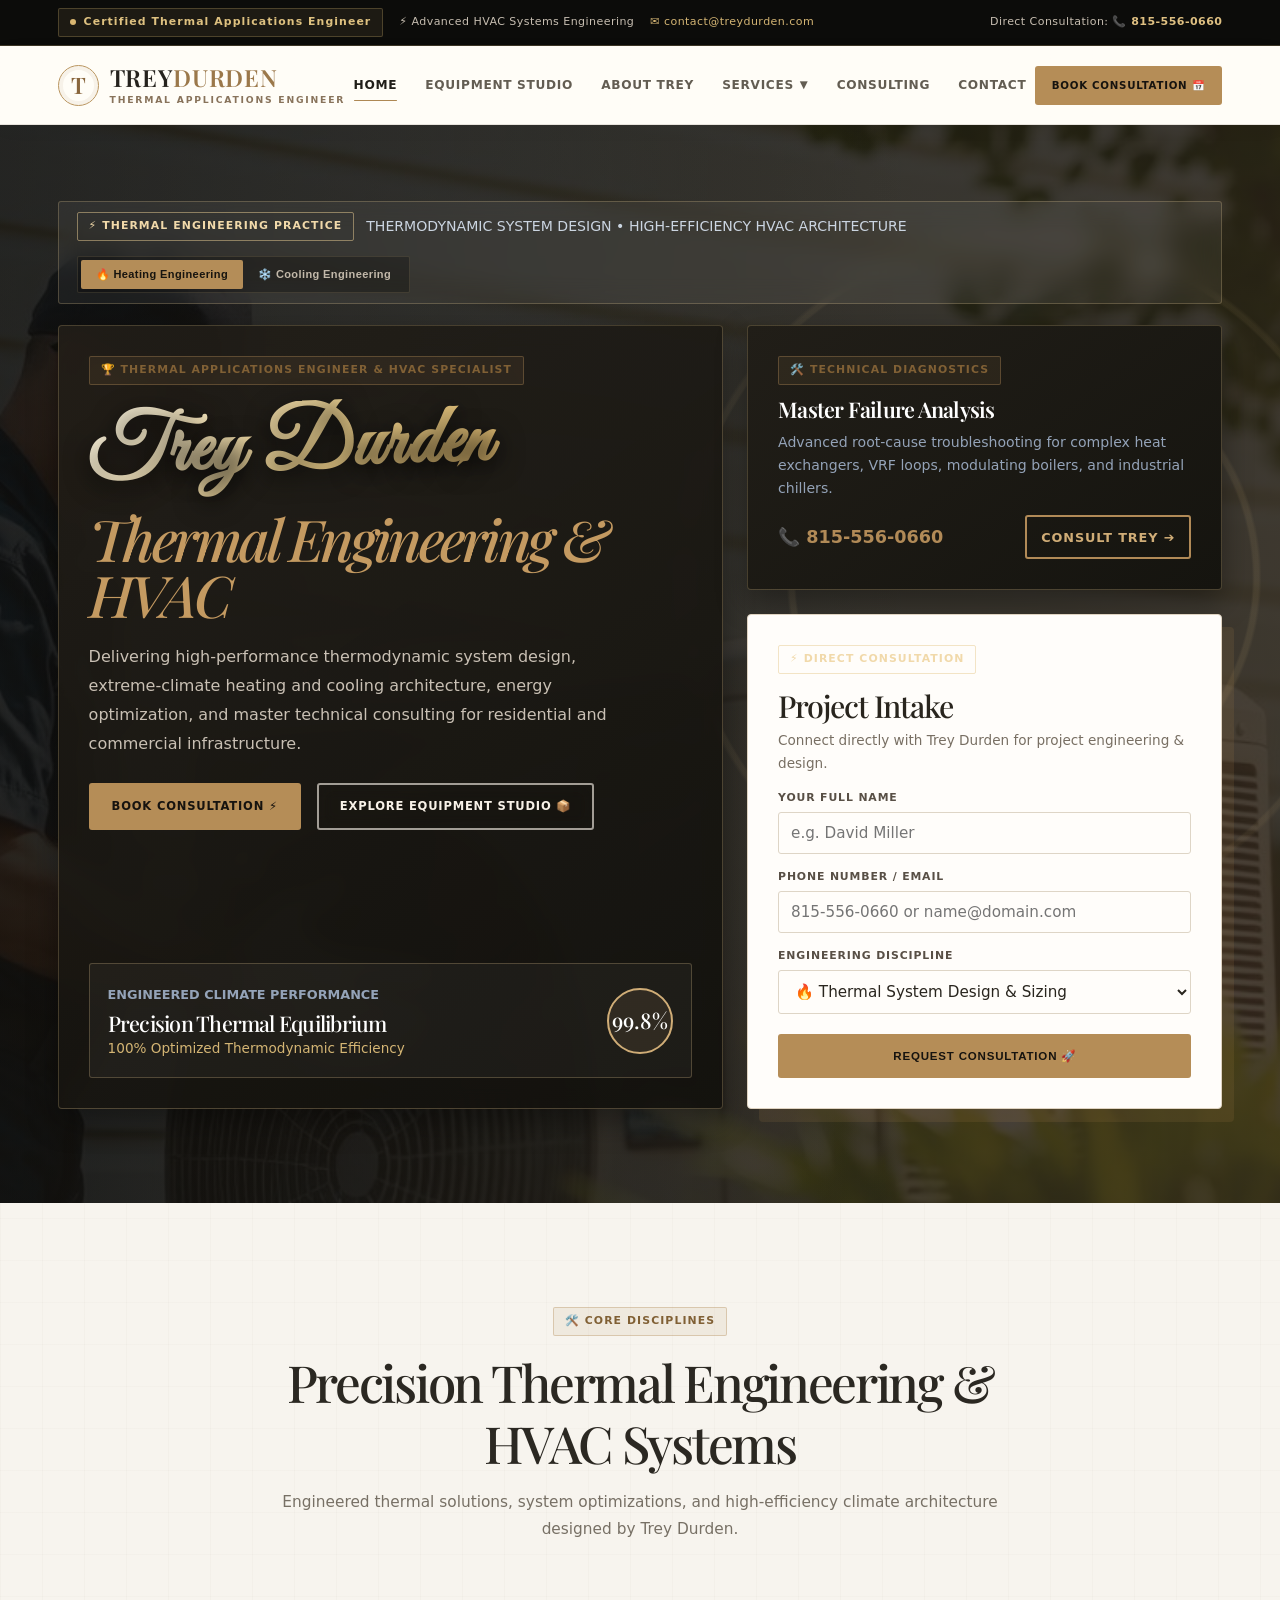
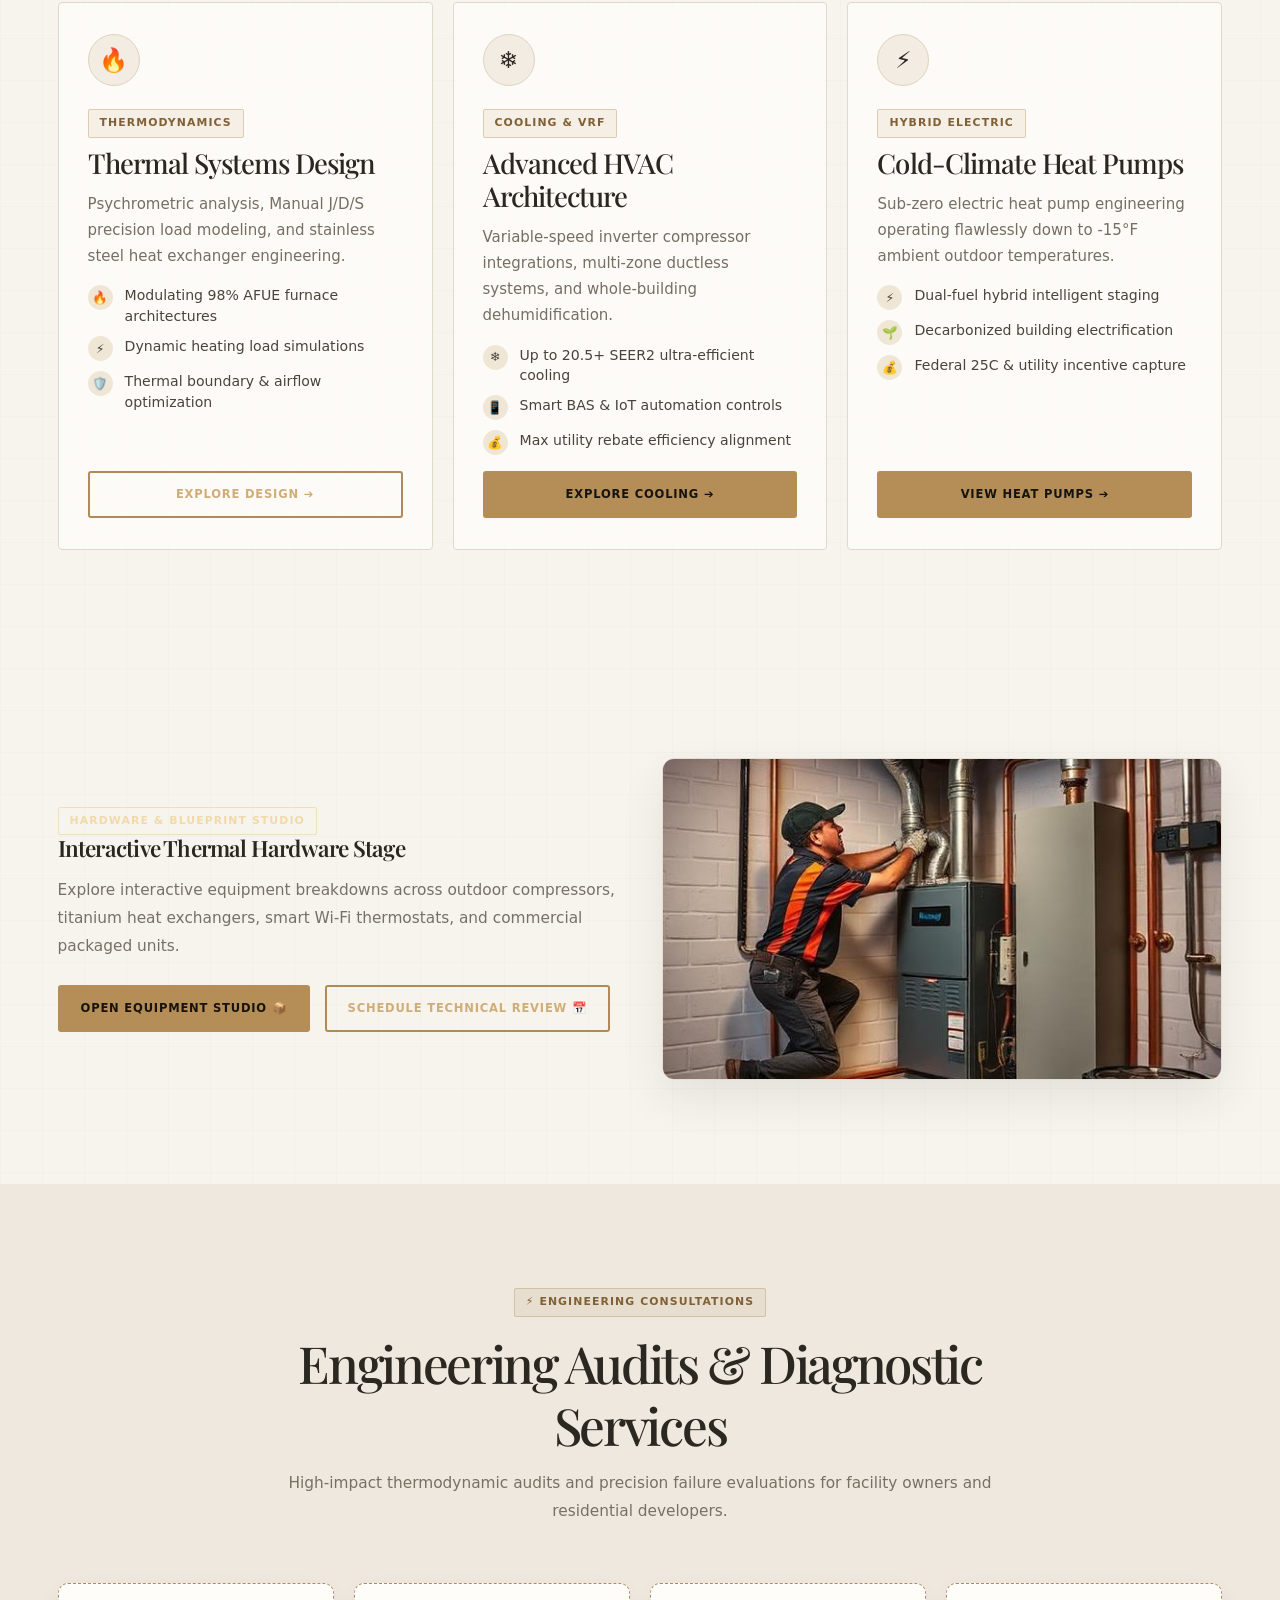
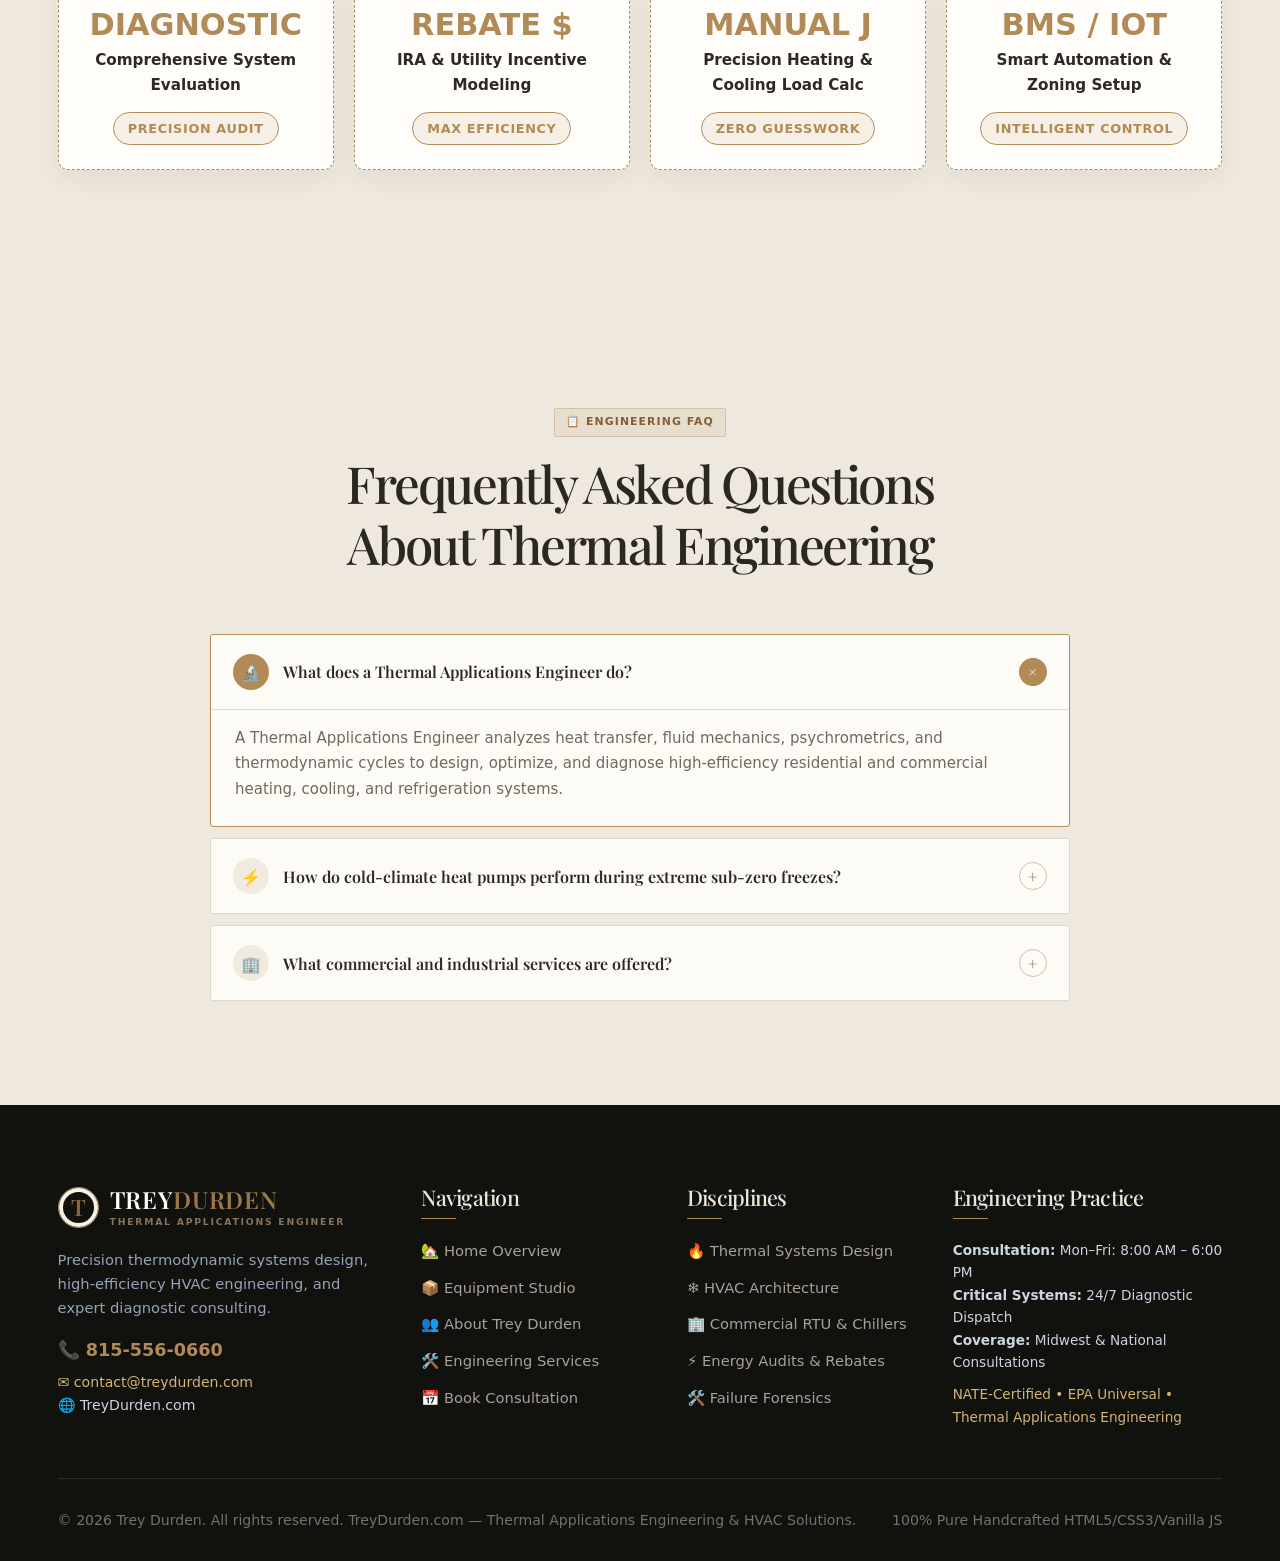
==== commit d4020e38: "Enhance Trey Durden signature font size and prominent header display" ====
--- a/index.html
+++ b/index.html
@@ -8,7 +8,7 @@
     <link rel="preconnect" href="https://fonts.googleapis.com">
   <link rel="preconnect" href="https://fonts.gstatic.com" crossorigin>
   <link href="https://fonts.googleapis.com/css2?family=Alex+Brush&family=Allura&family=Cinzel:wght@500;600;700&family=Cormorant+Garamond:ital,wght@0,500;0,600;0,700;1,400;1,600&family=Dancing+Script:wght@600;700&family=Great+Vibes&family=Playfair+Display:ital,wght@0,600;0,700;1,600;1,700&display=swap" rel="stylesheet">
-  <link rel="stylesheet" href="css/style.css?v=5.0">
+  <link rel="stylesheet" href="css/style.css?v=6.0">
   <link rel="shortcut icon" href="images/favicon.svg" type="image/svg+xml">
 </head>
 <body>
--- a/css/style.css
+++ b/css/style.css
@@ -1477,7 +1477,7 @@
   --font-sans: Inter, ui-sans-serif, system-ui, -apple-system, BlinkMacSystemFont, "Segoe UI", sans-serif;
   --font-display: 'Playfair Display', 'Cormorant Garamond', 'Iowan Old Style', Baskerville, Georgia, serif;
   --font-display-hero: 'Playfair Display', 'Cormorant Garamond', 'Cinzel', serif;
-  --font-signature-handwritten: 'Great Vibes', 'Allura', 'Alex Brush', 'Dancing Script', cursive;
+  --font-signature-handwritten: 'Great Vibes', 'Kaushan Script', 'Alex Brush', 'Dancing Script', 'Allura', cursive;
   --transition: all 0.32s cubic-bezier(0.16, 1, 0.3, 1);
 }
 
@@ -1496,20 +1496,19 @@
 
 .trey-hero-brand {
   font-family: var(--font-signature-handwritten) !important;
-  font-size: 1.42em !important;
-  font-weight: 400 !important;
+  font-size: clamp(3.8rem, 6.5vw, 5.6rem) !important;
+  font-weight: 700 !important;
   color: #dfc082 !important;
-  background: linear-gradient(135deg, #fff4d6 0%, #e0be7d 45%, #b68b4c 100%);
+  background: linear-gradient(135deg, #fff9e6 0%, #ecd08d 40%, #c49646 100%);
   -webkit-background-clip: text;
   -webkit-text-fill-color: transparent;
-  letter-spacing: 0.03em !important;
-  text-shadow: 0 4px 20px rgba(0, 0, 0, 0.7);
-  display: inline-block;
-  margin-right: 14px;
-  padding-right: 6px;
+  letter-spacing: 0.02em !important;
+  text-shadow: 0 6px 25px rgba(0, 0, 0, 0.75);
+  display: block;
+  margin-bottom: 8px;
   line-height: 1.15;
   text-transform: none !important;
-  transform: rotate(-1.8deg);
+  transform: rotate(-2deg);
   transform-origin: left bottom;
 }
 
